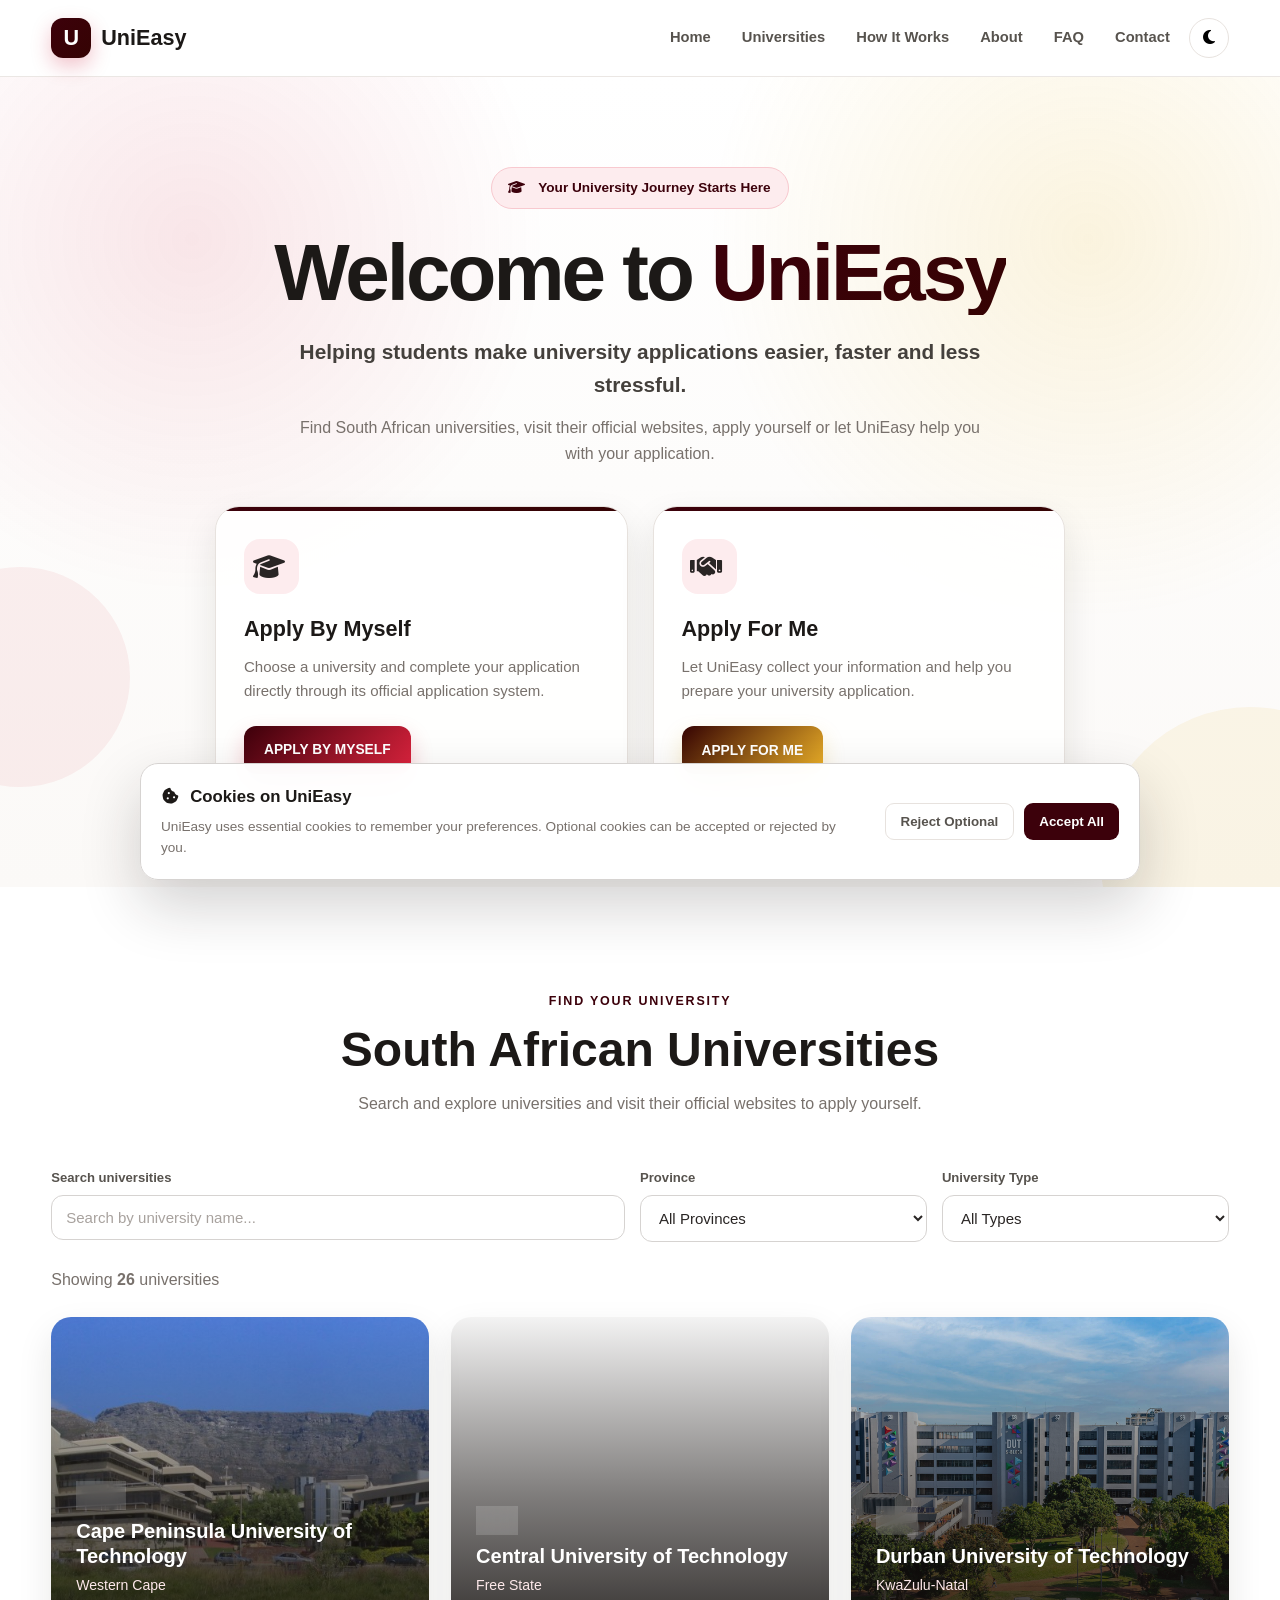
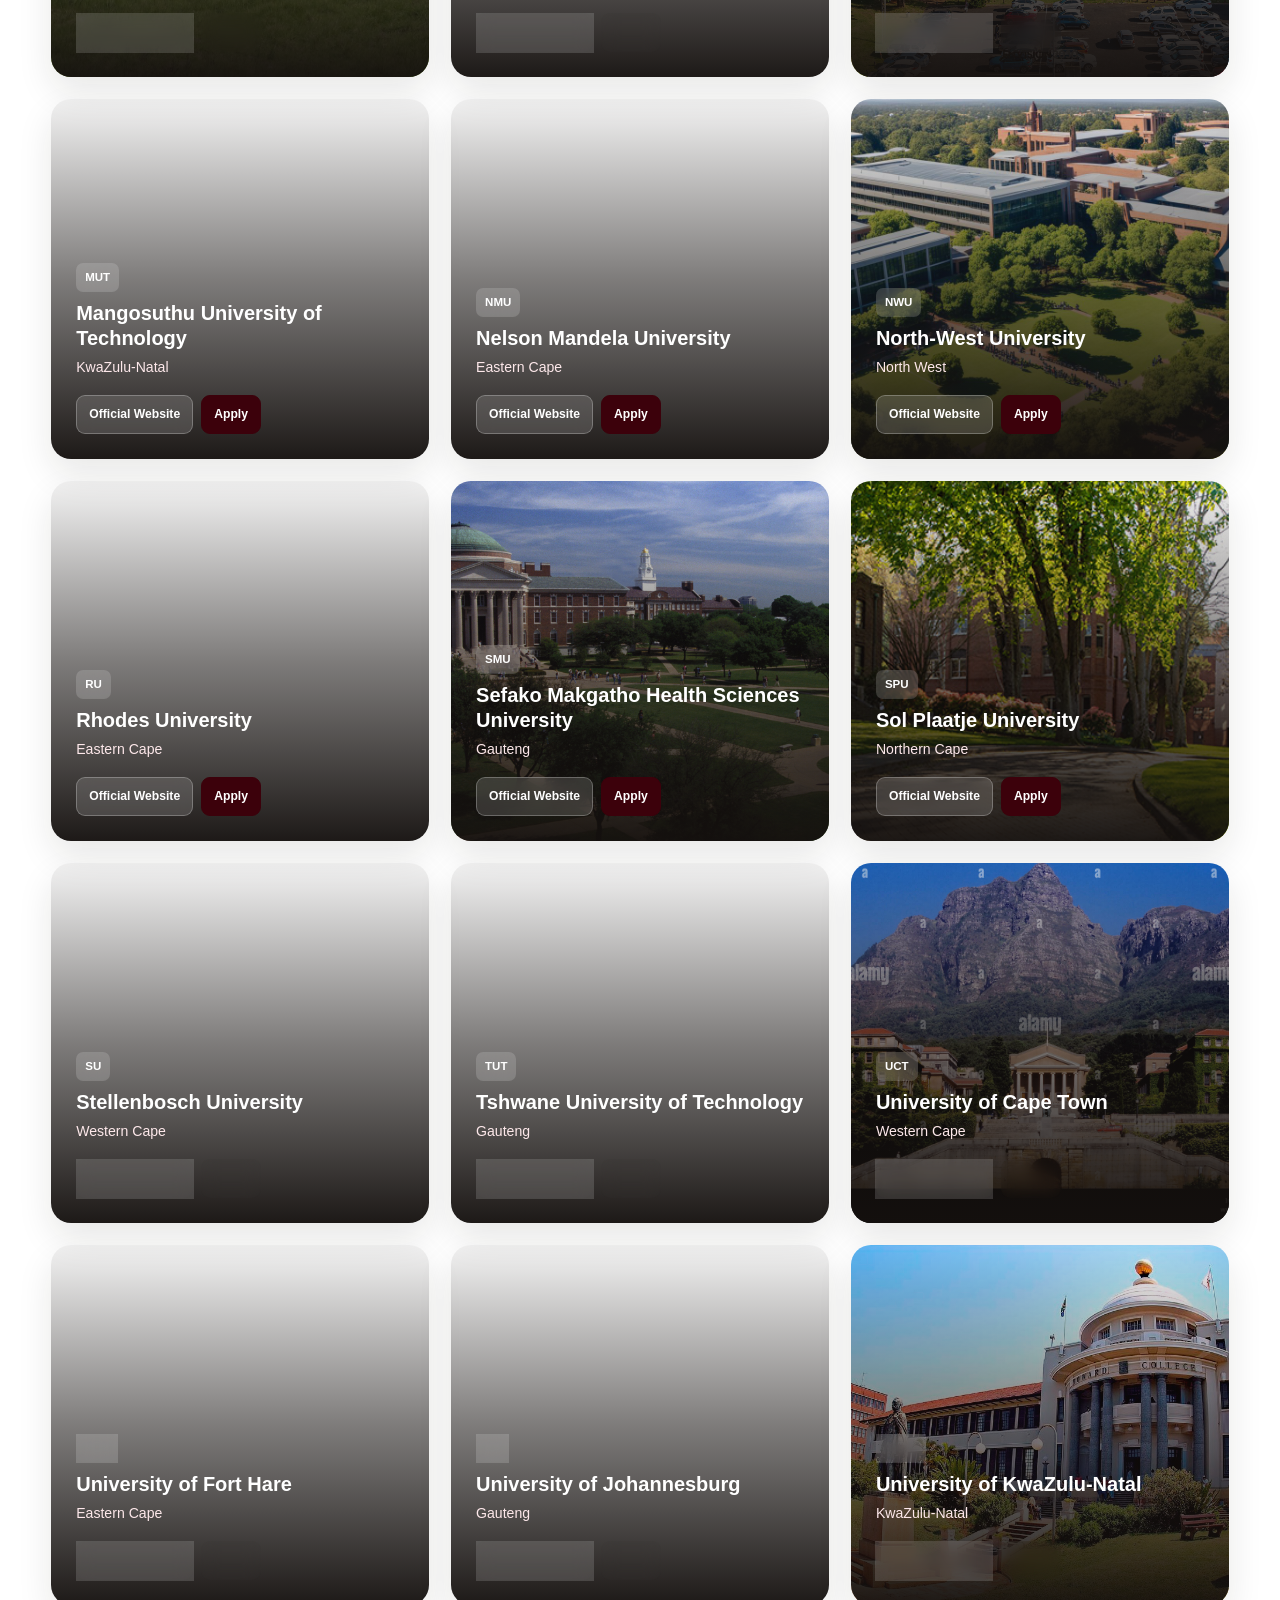
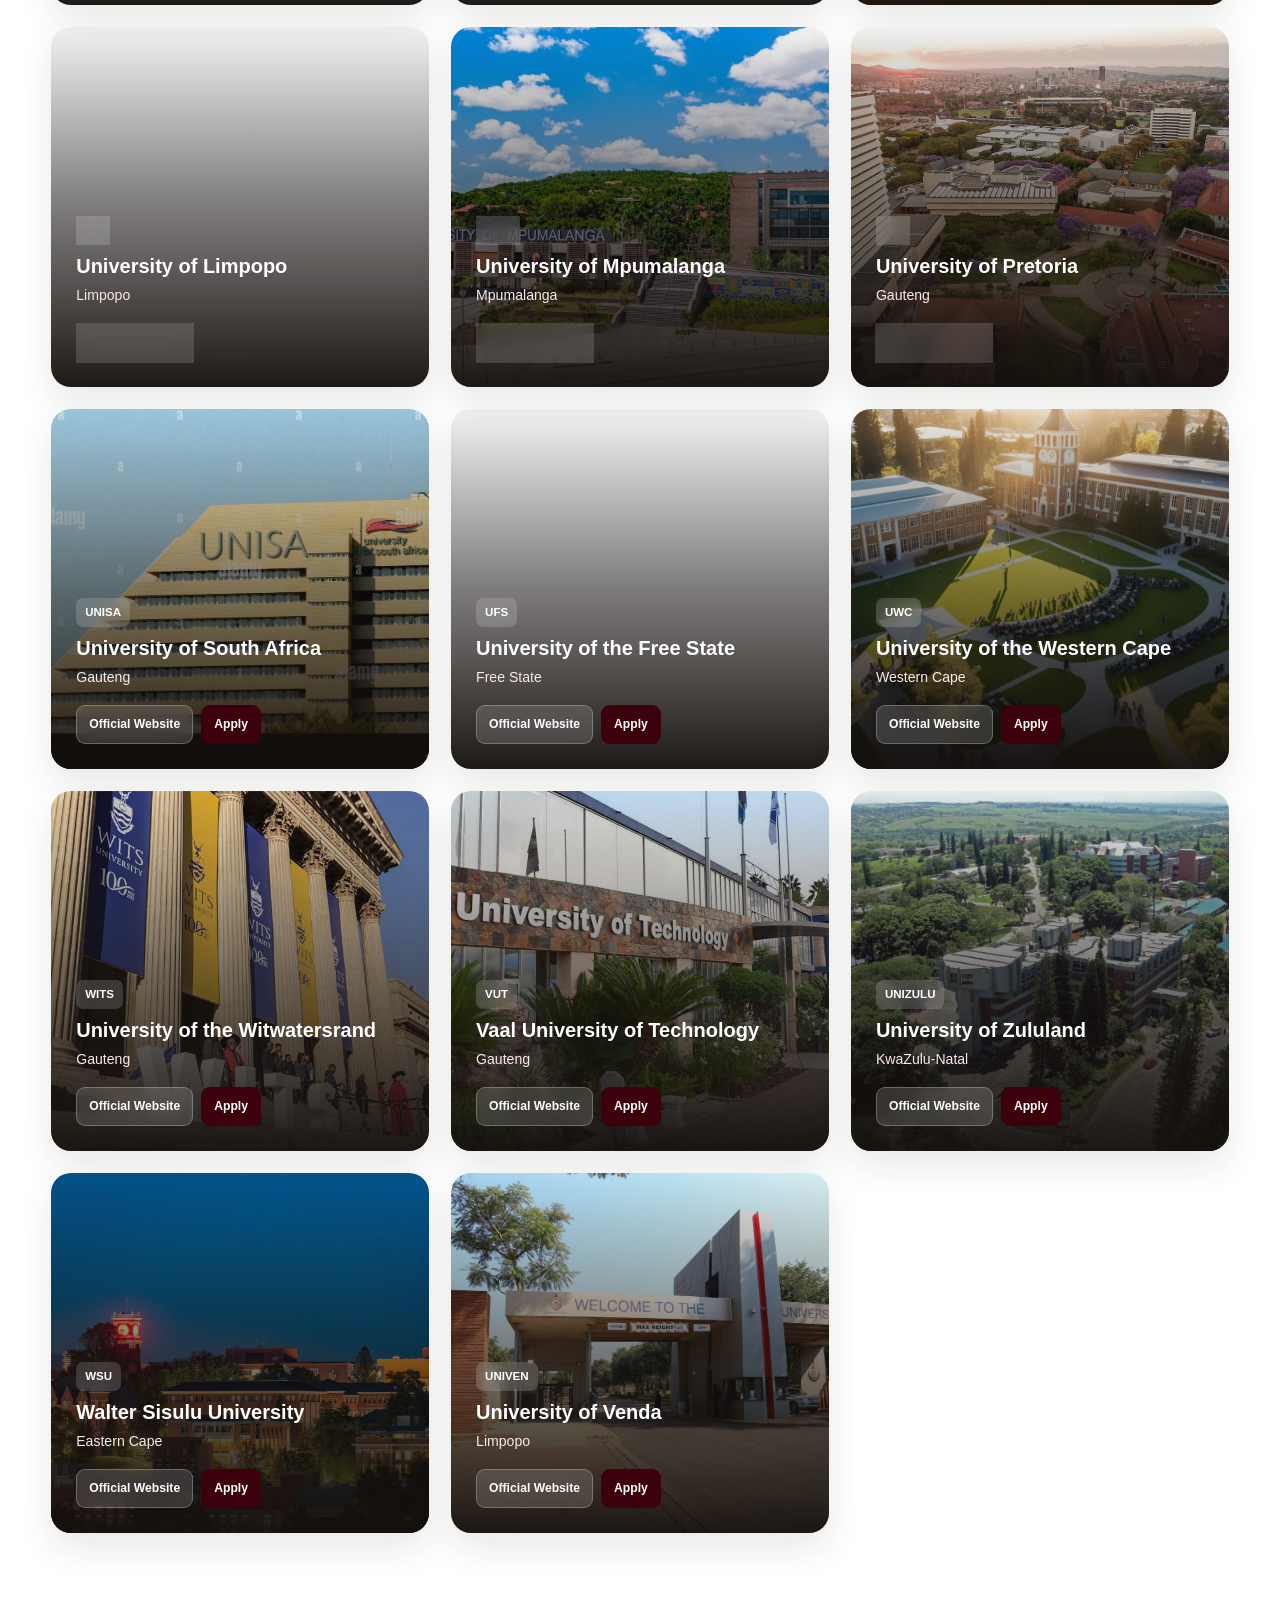
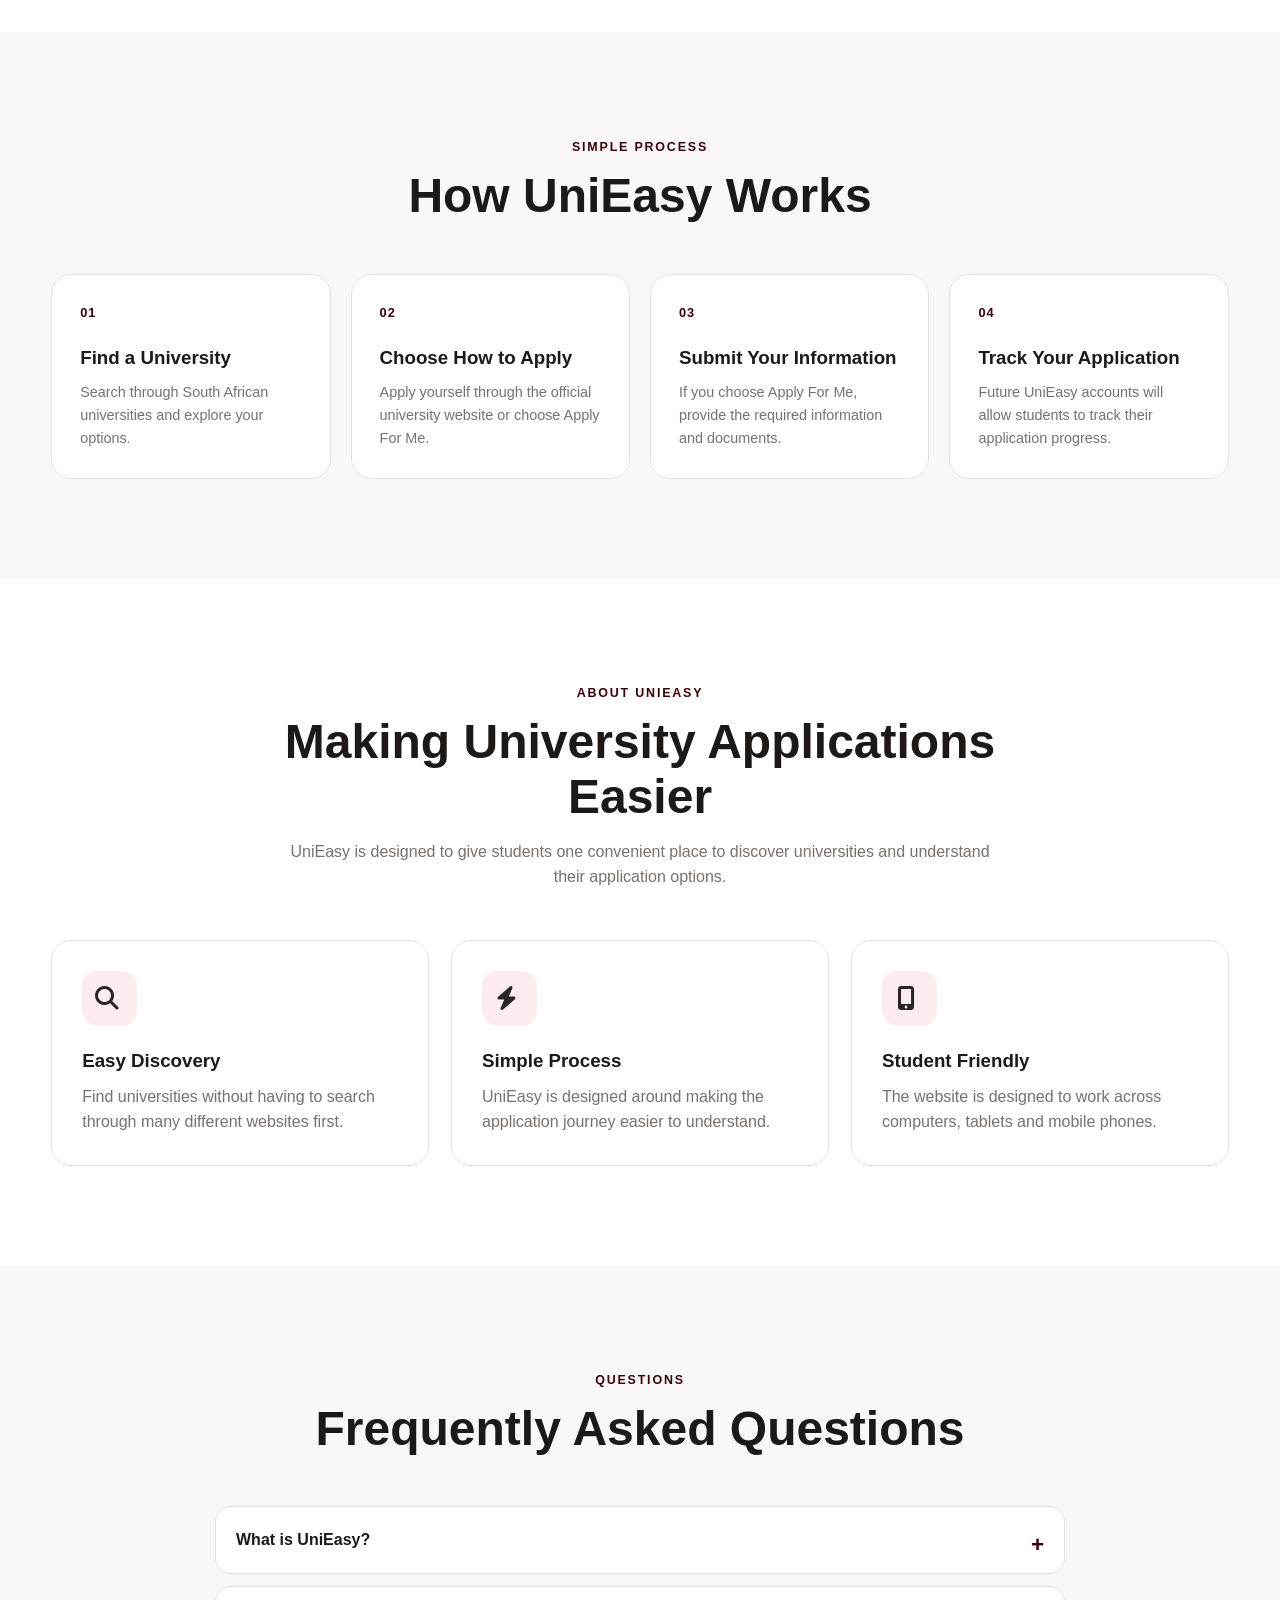
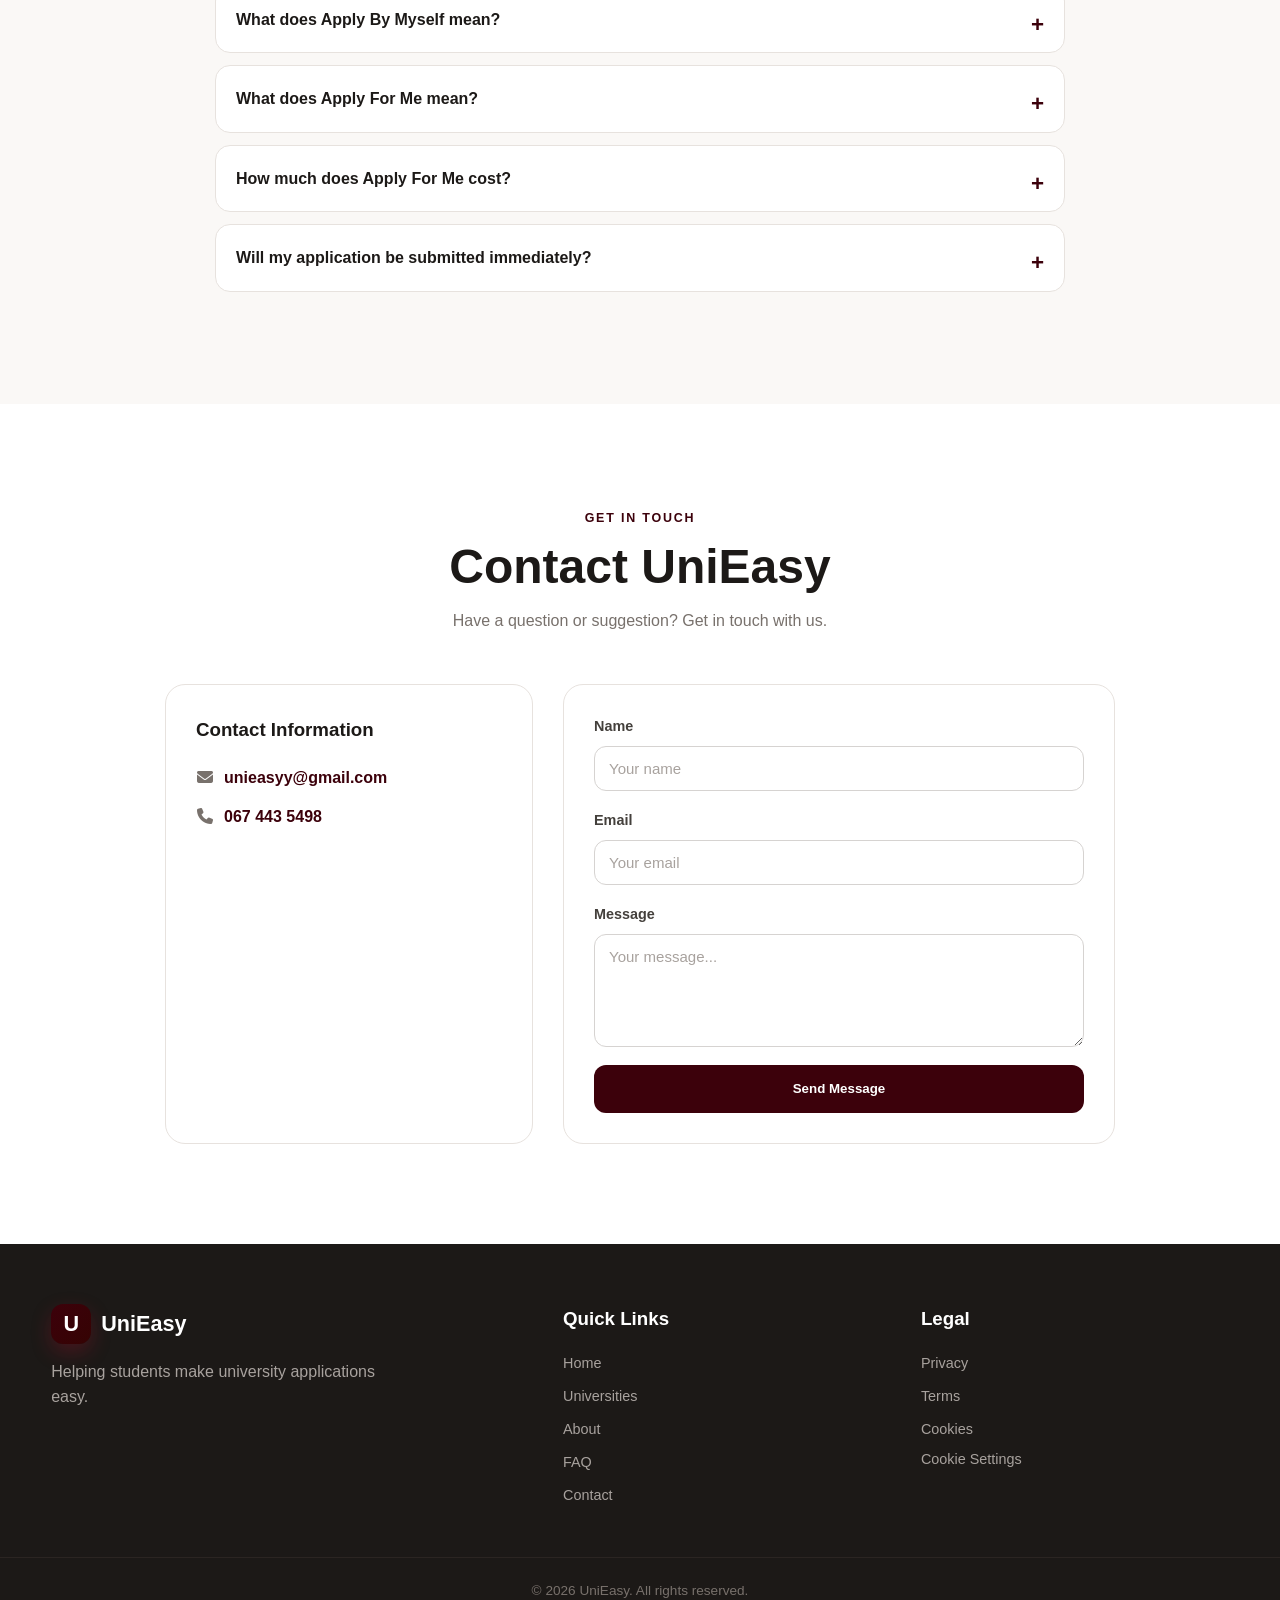
==== index.html @ d0681058 "Update index.html" ====
<!DOCTYPE html>
<html lang="en">
<head>
    <meta charset="UTF-8">

    <meta
        name="viewport"
        content="width=device-width, initial-scale=1.0"
    >

    <meta
        name="description"
        content="UniEasy helps students find South African universities and makes the university application process easier."
    >

    <meta
        name="keywords"
        content="South African universities, university applications, apply for university, UniEasy, students"
    >

    <meta name="author" content="UniEasy">

    <meta property="og:title" content="UniEasy | Make University Applications Easy">
    <meta
        property="og:description"
        content="Find universities and make your university application easier with UniEasy."
    >
    <meta property="og:type" content="website">

    <title>UniEasy | Make University Applications Easy</title>

    <link rel="stylesheet" href="style.css">

    <!-- UniEasy Icons -->
    <link
        rel="stylesheet"
        href="https://cdnjs.cloudflare.com/ajax/libs/font-awesome/6.5.2/css/all.min.css"
    >

    <style>
        /* =========================================================
           UNIEASY - APPLY FOR ME DEDICATED VIEW
        ========================================================= */

        body.apply-for-me-mode .site-header,
        body.apply-for-me-mode #home,
        body.apply-for-me-mode #universities,
        body.apply-for-me-mode #how-it-works,
        body.apply-for-me-mode #about,
        body.apply-for-me-mode #faq,
        body.apply-for-me-mode #contact,
        body.apply-for-me-mode .site-footer,
        body.apply-for-me-mode #cookieBanner,
        body.apply-for-me-mode #backToTop {
            display: none !important;
        }

        body.apply-for-me-mode #mainContent {
            display: block !important;
        }

        body.apply-for-me-mode #applyForMeSection {
            display: block !important;
            min-height: 100vh;
        }

        .back-to-site-button {
            display: inline-flex;
            align-items: center;
            gap: 8px;
            margin-bottom: 24px;
            padding: 12px 18px;
            border: 0;
            border-radius: 10px;
            cursor: pointer;
            font-weight: 700;
            background: #2563eb;
            color: #fff;
        }

        .back-to-site-button:hover {
            opacity: 0.9;
        }

        .payment-summary-box {
            margin-top: 24px;
            padding: 22px;
            border-radius: 14px;
            border: 1px solid rgba(37, 99, 235, 0.25);
            background: rgba(37, 99, 235, 0.06);
        }

        .payment-summary-box h3 {
            margin-top: 0;
        }

        .payment-summary-row {
            display: flex;
            justify-content: space-between;
            gap: 20px;
            padding: 8px 0;
        }

        .payment-summary-total {
            margin-top: 10px;
            padding-top: 14px;
            border-top: 2px solid rgba(37, 99, 235, 0.25);
            font-size: 1.15rem;
            font-weight: 800;
        }

        .bank-details-box {
            margin-top: 18px;
            padding: 18px;
            border-radius: 12px;
            background: rgba(0, 0, 0, 0.04);
        }

        .bank-details-box p {
            margin: 6px 0;
        }

        .payment-method-note {
            margin-top: 8px;
            font-size: 0.9rem;
            opacity: 0.8;
        }

        .ui-icon {
            display: inline-flex;
            align-items: center;
            justify-content: center;
            width: 1.1em;
            margin-right: 6px;
        }

        @media (max-width: 600px) {
            .payment-summary-row {
                flex-direction: column;
                gap: 2px;
            }
        }
    </style>

</head>

<body>

    <!-- Skip Link -->
    <a href="#mainContent" class="skip-link">
        Skip to main content
    </a>

    <!-- =========================
         HEADER
    ========================== -->
    <header class="site-header">

        <div class="container header-container">

            <a href="#home" class="logo">
                <span class="logo-icon">U</span>
                <span class="logo-text">UniEasy</span>
            </a>

            <button
                type="button"
                id="mobileMenuButton"
                class="mobile-menu-button"
                aria-label="Open navigation menu"
                aria-expanded="false"
            >
                <i class="fa-solid fa-bars" aria-hidden="true"></i>
            </button>

            <nav
                id="mainNavigation"
                class="main-navigation"
                aria-label="Main navigation"
            >
                <a href="#home">Home</a>
                <a href="#universities">Universities</a>
                <a href="#how-it-works">How It Works</a>
                <a href="#about">About</a>
                <a href="#faq">FAQ</a>
                <a href="#contact">Contact</a>

                <button
                    type="button"
                    id="darkModeButton"
                    class="dark-mode-button"
                    aria-label="Toggle dark mode"
                >
                    <i class="fa-solid fa-moon" aria-hidden="true"></i>
                </button>
            </nav>

        </div>

    </header>


    <main id="mainContent">

        <!-- =========================
             HERO
        ========================== -->
        <section id="home" class="hero-section">

            <div class="container hero-container">

                <div class="hero-content">

                    <div class="hero-badge">
                        <i class="fa-solid fa-graduation-cap ui-icon" aria-hidden="true"></i> Your University Journey Starts Here
                    </div>

                    <h1>
                        Welcome to
                        <span>UniEasy</span>
                    </h1>

                    <p class="hero-subtitle">
                        Helping students make university applications
                        easier, faster and less stressful.
                    </p>

                    <p class="hero-description">
                        Find South African universities, visit their
                        official websites, apply yourself or let UniEasy
                        help you with your application.
                    </p>

                    <!-- =========================
                         APPLICATION CHOICES
                    ========================== -->
                    <div class="apply-options">

                        <div class="apply-choice">

                            <div class="apply-choice-icon">
                                <i class="fa-solid fa-graduation-cap ui-icon" aria-hidden="true"></i>
                            </div>

                            <h2>
                                Apply By Myself
                            </h2>

                            <p>
                                Choose a university and complete your
                                application directly through its
                                official application system.
                            </p>

                            <a
                                href="#universities"
                                class="apply-btn apply-btn-primary"
                            >
                                APPLY BY MYSELF
                            </a>

                        </div>


                        <div class="apply-choice">

                            <div class="apply-choice-icon">
                                <i class="fa-solid fa-handshake ui-icon" aria-hidden="true"></i>
                            </div>

                            <h2>
                                Apply For Me
                            </h2>

                            <p>
                                Let UniEasy collect your information
                                and help you prepare your university
                                application.
                            </p>

                            <button
                                type="button"
                                id="openApplyForMe"
                                class="apply-btn apply-btn-secondary"
                            >
                                APPLY FOR ME
                            </button>

                        </div>

                    </div>

                </div>

            </div>

        </section>


        <!-- =====================================================
             APPLY FOR ME
             THIS ENTIRE SECTION IS HIDDEN INITIALLY
        ====================================================== -->
        <section
            id="applyForMeSection"
            class="apply-for-me-section"
            hidden
        >

            <div class="container">

                <button
                    type="button"
                    id="backToSiteButton"
                    class="back-to-site-button"
                    aria-label="Go back to the UniEasy website"
                >
                    <i class="fa-solid fa-arrow-left" aria-hidden="true"></i>
                    Back
                </button>

                <div class="application-header">

                    <span class="section-label">
                        UNIEASY APPLICATION SERVICE
                    </span>

                    <h2>
                        Apply For Me
                    </h2>

                    <p>
                        Provide your information below and tell us
                        which university or universities you would
                        like help applying to.
                    </p>

                </div>


                <!-- Important Notice -->
                <div class="application-notice">

                    <strong>
                        <i class="fa-solid fa-circle-info ui-icon" aria-hidden="true"></i> Before you continue
                    </strong>

                    <p>
                        Please make sure that the information you
                        provide is accurate and that you have the
                        required supporting documents available.
                    </p>

                </div>

                <!-- =========================
                     APPLICATION SUCCESS MESSAGE
                     HIDDEN UNTIL SUBMISSION SUCCEEDS
                ========================== -->
                <div
                    id="applicationSuccessMessage"
                    class="application-success-message"
                    hidden
                    role="status"
                    aria-live="polite"
                >
                    <div class="success-check-icon" aria-hidden="true">
                        <i class="fa-solid fa-check"></i>
                    </div>

                    <span class="success-label">APPLICATION RECEIVED</span>

                    <h2>Application Submitted Successfully</h2>

                    <p>
                        Thank you for choosing UniEasy. Your application
                        and uploaded documents have been received successfully.
                    </p>

                    <div class="success-status-card">
                        <div class="success-status-row">
                            <i class="fa-solid fa-circle-check" aria-hidden="true"></i>
                            <span>
                                <strong>Status:</strong> Submitted successfully
                            </span>
                        </div>

                        <div class="success-status-row">
                            <i class="fa-solid fa-envelope" aria-hidden="true"></i>
                            <span>
                                Our team will review your information and contact
                                you if anything else is required.
                            </span>
                        </div>
                    </div>

                    <button
                        type="button"
                        id="successBackToSiteButton"
                        class="success-back-button"
                    >
                        <i class="fa-solid fa-arrow-left" aria-hidden="true"></i>
                        Back to Site
                    </button>
                </div>


                <!-- =========================
                     APPLICATION FORM
                ========================== -->
                <form
                    id="applyForMeForm"
                    class="application-form"
                    action="https://formsubmit.co/unieasyyy@gmail.com"
                    method="POST"
                    enctype="multipart/form-data"
                >
                   <input type="hidden" name="_subject" value="New UniEasy Apply For Me Application">

                   <input type="hidden" name="_captcha" value="false">

                   <input type="hidden" name="_template" value="table">

                   <input
                      type="hidden"
                      name="_next"
                      value="https://siyabonga495.github.io/UNIBO/"
                    >

                    <!-- PERSONAL INFORMATION -->
                    <fieldset class="form-section">

                        <legend class="form-section-title">
                            <span class="section-number">1</span>
                            Personal Information
                        </legend>

                        <div class="form-grid">

                            <div class="form-group">

                                <label for="firstName">
                                    First Name
                                    <span class="required">*</span>
                                </label>

                                <input
                                    type="text"
                                    id="firstName"
                                    name="firstName"
                                    placeholder="Enter your first name"
                                    autocomplete="given-name"
                                    required
                                >

                            </div>


                            <div class="form-group">

                                <label for="middleName">
                                    Middle Name
                                </label>

                                <input
                                    type="text"
                                    id="middleName"
                                    name="middleName"
                                    placeholder="Enter your middle name"
                                    autocomplete="additional-name"
                                >

                            </div>


                            <div class="form-group">

                                <label for="lastName">
                                    Last Name
                                    <span class="required">*</span>
                                </label>

                                <input
                                    type="text"
                                    id="lastName"
                                    name="lastName"
                                    placeholder="Enter your surname"
                                    autocomplete="family-name"
                                    required
                                >

                            </div>


                            <div class="form-group">

                                <label for="idNumber">
                                    South African ID / Passport Number
                                    <span class="required">*</span>
                                </label>

                                <input
                                    type="text"
                                    id="idNumber"
                                    name="idNumber"
                                    placeholder="Enter ID or passport number"
                                    required
                                >

                            </div>


                            <div class="form-group">

                                <label for="dateOfBirth">
                                    Date of Birth
                                    <span class="required">*</span>
                                </label>

                                <input
                                    type="date"
                                    id="dateOfBirth"
                                    name="dateOfBirth"
                                    required
                                >

                            </div>


                            <div class="form-group">

                                <label for="gender">
                                    Gender
                                    <span class="required">*</span>
                                </label>

                                <select
                                    id="gender"
                                    name="gender"
                                    required
                                >
                                    <option value="">
                                        Select gender
                                    </option>

                                    <option value="female">
                                        Female
                                    </option>

                                    <option value="male">
                                        Male
                                    </option>

                                    <option value="other">
                                        Other
                                    </option>

                                    <option value="prefer-not">
                                        Prefer not to say
                                    </option>
                                </select>

                            </div>

                        </div>

                    </fieldset>


                    <!-- CONTACT INFORMATION -->
                    <fieldset class="form-section">

                        <legend class="form-section-title">
                            <span class="section-number">2</span>
                            Contact Information
                        </legend>

                        <div class="form-grid">

                            <div class="form-group">

                                <label for="applicationEmail">
                                    Email Address
                                    <span class="required">*</span>
                                </label>

                                <input
                                    type="email"
                                    id="applicationEmail"
                                    name="email"
                                    placeholder="example@email.com"
                                    autocomplete="email"
                                    required
                                >

                            </div>


                            <div class="form-group">

                                <label for="applicationPhone">
                                    Cellphone Number
                                    <span class="required">*</span>
                                </label>

                                <input
                                    type="tel"
                                    id="applicationPhone"
                                    name="phone"
                                    placeholder="e.g. 067 123 4567"
                                    autocomplete="tel"
                                    required
                                >

                            </div>


                            <div class="form-group">

                                <label for="alternativePhone">
                                    Alternative Phone Number
                                </label>

                                <input
                                    type="tel"
                                    id="alternativePhone"
                                    name="alternativePhone"
                                    placeholder="Optional"
                                >

                            </div>


                            <div class="form-group">

                                <label for="province">
                                    Province
                                    <span class="required">*</span>
                                </label>

                                <select
                                    id="province"
                                    name="province"
                                    required
                                >

                                    <option value="">
                                        Select province
                                    </option>

                                    <option value="Eastern Cape">
                                        Eastern Cape
                                    </option>

                                    <option value="Free State">
                                        Free State
                                    </option>

                                    <option value="Gauteng">
                                        Gauteng
                                    </option>

                                    <option value="KwaZulu-Natal">
                                        KwaZulu-Natal
                                    </option>

                                    <option value="Limpopo">
                                        Limpopo
                                    </option>

                                    <option value="Mpumalanga">
                                        Mpumalanga
                                    </option>

                                    <option value="North West">
                                        North West
                                    </option>

                                    <option value="Northern Cape">
                                        Northern Cape
                                    </option>

                                    <option value="Western Cape">
                                        Western Cape
                                    </option>

                                </select>

                            </div>


                            <div class="form-group form-group-full">

                                <label for="homeAddress">
                                    Residential Address
                                    <span class="required">*</span>
                                </label>

                                <textarea
                                    id="homeAddress"
                                    name="homeAddress"
                                    rows="3"
                                    placeholder="Enter your residential address"
                                    required
                                ></textarea>

                            </div>

                        </div>

                    </fieldset>


                    <!-- NEXT OF KIN -->
                    <fieldset class="form-section">

                        <legend class="form-section-title">
                            <span class="section-number">3</span>
                            Next of Kin
                        </legend>

                        <div class="form-grid">

                            <div class="form-group">
                                <label for="nextOfKinName">
                                    Full Name
                                    <span class="required">*</span>
                                </label>

                                <input
                                    type="text"
                                    id="nextOfKinName"
                                    name="nextOfKinName"
                                    placeholder="Enter next of kin full name"
                                    required
                                >
                            </div>

                            <div class="form-group">
                                <label for="nextOfKinRelationship">
                                    Relationship
                                    <span class="required">*</span>
                                </label>

                                <select
                                    id="nextOfKinRelationship"
                                    name="nextOfKinRelationship"
                                    required
                                >
                                    <option value="">Select relationship</option>
                                    <option value="Parent">Parent</option>
                                    <option value="Guardian">Guardian</option>
                                    <option value="Sibling">Sibling</option>
                                    <option value="Spouse">Spouse</option>
                                    <option value="Relative">Relative</option>
                                    <option value="Other">Other</option>
                                </select>
                            </div>

                            <div class="form-group">
                                <label for="nextOfKinPhone">
                                    Cellphone Number
                                    <span class="required">*</span>
                                </label>

                                <input
                                    type="tel"
                                    id="nextOfKinPhone"
                                    name="nextOfKinPhone"
                                    placeholder="e.g. 067 123 4567"
                                    required
                                >
                            </div>

                            <div class="form-group">
                                <label for="nextOfKinEmail">
                                    Email Address
                                </label>

                                <input
                                    type="email"
                                    id="nextOfKinEmail"
                                    name="nextOfKinEmail"
                                    placeholder="Optional"
                                >
                            </div>

                        </div>

                    </fieldset>


                    <!-- CITIZENSHIP -->
                    <fieldset class="form-section">

                        <legend class="form-section-title">
                            <span class="section-number">4</span>
                            Citizenship & Background
                        </legend>

                        <div class="form-grid">

                            <div class="form-group">

                                <label for="citizenship">
                                    Citizenship
                                    <span class="required">*</span>
                                </label>

                                <select
                                    id="citizenship"
                                    name="citizenship"
                                    required
                                >

                                    <option value="">
                                        Select citizenship
                                    </option>

                                    <option value="South African">
                                        South African
                                    </option>

                                    <option value="Other African Country">
                                        Other African Country
                                    </option>

                                    <option value="International">
                                        International
                                    </option>

                                </select>

                            </div>


                            <div class="form-group">

                                <label for="homeLanguage">
                                    Home Language
                                </label>

                                <input
                                    type="text"
                                    id="homeLanguage"
                                    name="homeLanguage"
                                    placeholder="e.g. Setswana"
                                >

                            </div>

                        </div>

                    </fieldset>


                    <!-- SCHOOL INFORMATION -->
                    <fieldset class="form-section">

                        <legend class="form-section-title">
                            <span class="section-number">5</span>
                            School & Academic Information
                        </legend>

                        <div class="form-grid">

                            <div class="form-group">

                                <label for="schoolName">
                                    School Name
                                    <span class="required">*</span>
                                </label>

                                <input
                                    type="text"
                                    id="schoolName"
                                    name="schoolName"
                                    placeholder="Enter your school name"
                                    required
                                >

                            </div>


                            <div class="form-group">

                                <label for="qualification">
                                    Highest Qualification / Grade
                                    <span class="required">*</span>
                                </label>

                                <select
                                    id="qualification"
                                    name="qualification"
                                    required
                                >

                                    <option value="">
                                        Select one
                                    </option>

                                    <option value="Grade 11">
                                        Grade 11
                                    </option>

                                    <option value="Grade 12">
                                        Grade 12
                                    </option>

                                    <option value="Matric">
                                        Matric / NSC
                                    </option>

                                    <option value="Diploma">
                                        Diploma
                                    </option>

                                    <option value="Degree">
                                        Degree
                                    </option>

                                    <option value="Other">
                                        Other
                                    </option>

                                </select>

                            </div>


                            <div class="form-group">

                                <label for="yearCompleted">
                                    Year Completed / Expected
                                    <span class="required">*</span>
                                </label>

                                <input
                                    type="number"
                                    id="yearCompleted"
                                    name="yearCompleted"
                                    min="2000"
                                    max="2100"
                                    placeholder="e.g. 2026"
                                    required
                                >

                            </div>


                            <div class="form-group">

                                <label for="studyLevel">
                                    Study Level
                                    <span class="required">*</span>
                                </label>

                                <select
                                    id="studyLevel"
                                    name="studyLevel"
                                    required
                                >

                                    <option value="">
                                        Select study level
                                    </option>

                                    <option value="Undergraduate">
                                        Undergraduate
                                    </option>

                                    <option value="Postgraduate">
                                        Postgraduate
                                    </option>

                                </select>

                            </div>


                            <div class="form-group form-group-full">

                                <label for="academicInformation">
                                    Subjects / Qualifications / Marks
                                </label>

                                <textarea
                                    id="academicInformation"
                                    name="academicInformation"
                                    rows="5"
                                    placeholder="Enter your subjects, marks or other academic information..."
                                ></textarea>

                            </div>

                        </div>

                    </fieldset>


                    <!-- UNIVERSITY CHOICES -->
                    <fieldset class="form-section">

                        <legend class="form-section-title">
                            <span class="section-number">6</span>
                            University Choices
                        </legend>

                        <p class="form-help-text">
                            Select the universities where you would
                            like UniEasy to help you apply.
                        </p>

                        <div class="form-grid">

                            <div class="form-group">

                                <label for="universityChoice1">
                                    University 1
                                    <span class="required">*</span>
                                </label>

                                <select
                                    id="universityChoice1"
                                    name="universityChoice1"
                                    required
                                >

                                    <option value="">
                                        Select university
                                    </option>

                                    <option value="CPUT">
                                        Cape Peninsula University of Technology
                                    </option>

                                    <option value="CUT">
                                        Central University of Technology
                                    </option>

                                    <option value="DUT">
                                        Durban University of Technology
                                    </option>

                                    <option value="MUT">
                                        Mangosuthu University of Technology
                                    </option>

                                    <option value="NMU">
                                        Nelson Mandela University
                                    </option>

                                    <option value="NWU">
                                        North-West University
                                    </option>

                                    <option value="RU">
                                        Rhodes University
                                    </option>

                                    <option value="SMU">
                                        Sefako Makgatho Health Sciences University
                                    </option>

                                    <option value="SPU">
                                        Sol Plaatje University
                                    </option>

                                    <option value="SU">
                                        Stellenbosch University
                                    </option>

                                    <option value="TUT">
                                        Tshwane University of Technology
                                    </option>

                                    <option value="UCT">
                                        University of Cape Town
                                    </option>

                                    <option value="UFH">
                                        University of Fort Hare
                                    </option>

                                    <option value="UJ">
                                        University of Johannesburg
                                    </option>

                                    <option value="UKZN">
                                        University of KwaZulu-Natal
                                    </option>

                                    <option value="UL">
                                        University of Limpopo
                                    </option>

                                    <option value="UMP">
                                        University of Mpumalanga
                                    </option>

                                    <option value="UP">
                                        University of Pretoria
                                    </option>

                                    <option value="UNISA">
                                        University of South Africa
                                    </option>

                                    <option value="UFS">
                                        University of the Free State
                                    </option>

                                    <option value="UWC">
                                        University of the Western Cape
                                    </option>

                                    <option value="WITS">
                                        University of the Witwatersrand
                                    </option>

                                    <option value="VUT">
                                        Vaal University of Technology
                                    </option>

                                    <option value="UNIZULU">
                                        University of Zululand
                                    </option>

                                    <option value="WSU">
                                        Walter Sisulu University
                                    </option>

                                    <option value="UNIVEN">
                                        University of Venda
                                    </option>

                                </select>

                            </div>


                            <div class="form-group">

                                <label for="courseChoice1">
                                    Course / Programme
                                    <span class="required">*</span>
                                </label>

                                <input
                                    type="text"
                                    id="courseChoice1"
                                    name="courseChoice1"
                                    placeholder="e.g. BSc Computer Science"
                                    required
                                >

                            </div>


                            <div class="form-group">

                                <label for="universityChoice2">
                                    University 2
                                </label>

                                <select
                                    id="universityChoice2"
                                    name="universityChoice2"
                                >

                                    <option value="">
                                        No second university
                                    </option>

                                    <option value="CPUT">
                                        Cape Peninsula University of Technology
                                    </option>

                                    <option value="CUT">
                                        Central University of Technology
                                    </option>

                                    <option value="DUT">
                                        Durban University of Technology
                                    </option>

                                    <option value="MUT">
                                        Mangosuthu University of Technology
                                    </option>

                                    <option value="NMU">
                                        Nelson Mandela University
                                    </option>

                                    <option value="NWU">
                                        North-West University
                                    </option>

                                    <option value="RU">
                                        Rhodes University
                                    </option>

                                    <option value="SMU">
                                        Sefako Makgatho Health Sciences University
                                    </option>

                                    <option value="SPU">
                                        Sol Plaatje University
                                    </option>

                                    <option value="SU">
                                        Stellenbosch University
                                    </option>

                                    <option value="TUT">
                                        Tshwane University of Technology
                                    </option>

                                    <option value="UCT">
                                        University of Cape Town
                                    </option>

                                    <option value="UFH">
                                        University of Fort Hare
                                    </option>

                                    <option value="UJ">
                                        University of Johannesburg
                                    </option>

                                    <option value="UKZN">
                                        University of KwaZulu-Natal
                                    </option>

                                    <option value="UL">
                                        University of Limpopo
                                    </option>

                                    <option value="UMP">
                                        University of Mpumalanga
                                    </option>

                                    <option value="UP">
                                        University of Pretoria
                                    </option>

                                    <option value="UNISA">
                                        University of South Africa
                                    </option>

                                    <option value="UFS">
                                        University of the Free State
                                    </option>

                                    <option value="UWC">
                                        University of the Western Cape
                                    </option>

                                    <option value="WITS">
                                        University of the Witwatersrand
                                    </option>

                                    <option value="VUT">
                                        Vaal University of Technology
                                    </option>

                                    <option value="UNIZULU">
                                        University of Zululand
                                    </option>

                                    <option value="WSU">
                                        Walter Sisulu University
                                    </option>

                                    <option value="UNIVEN">
                                        University of Venda
                                    </option>

                                </select>

                            </div>


                            <div class="form-group">

                                <label for="courseChoice2">
                                    Course / Programme
                                </label>

                                <input
                                    type="text"
                                    id="courseChoice2"
                                    name="courseChoice2"
                                    placeholder="e.g. BSc Computer Science"
                                >

                            </div>


                            <div class="form-group form-group-full">

                                <label for="additionalUniversities">
                                    Additional University / Course
                                </label>

                                <textarea
                                    id="additionalUniversities"
                                    name="additionalUniversities"
                                    rows="3"
                                    placeholder="If you want to apply to more universities, list them here..."
                                ></textarea>

                            </div>

                        </div>

                    </fieldset>


                    <!-- FUNDING -->
                    <fieldset class="form-section">

                        <legend class="form-section-title">
                            <span class="section-number">7</span>
                            Funding Information
                        </legend>

                        <div class="form-grid">

                            <div class="form-group">

                                <label for="funding">
                                    Funding Preference
                                </label>

                                <select
                                    id="funding"
                                    name="funding"
                                >

                                    <option value="">
                                        Select an option
                                    </option>

                                    <option value="NSFAS">
                                        NSFAS
                                    </option>

                                    <option value="Bursary">
                                        Bursary
                                    </option>

                                    <option value="Self-funded">
                                        Self-funded
                                    </option>

                                    <option value="Not sure">
                                        Not sure
                                    </option>

                                </select>

                            </div>

                        </div>

                    </fieldset>


                    <!-- DOCUMENTS -->
                    <fieldset class="form-section">

                        <legend class="form-section-title">
                            <span class="section-number">8</span>
                            Required Documents
                        </legend>

                        <p class="form-help-text">
                            Upload the documents available to you.
                            Some universities may require additional
                            documents.
                        </p>

                        <div class="document-grid">

                            <div class="document-upload">

                                <label for="idDocument">
                                    ID / Passport
                                    <span class="required">*</span>
                                </label>

                                <input
                                    type="file"
                                    id="idDocument"
                                    name="idDocument"
                                    accept=".pdf,.jpg,.jpeg,.png"
                                    required
                                >

                                <small>
                                    PDF, JPG or PNG — maximum 5 MB
                                </small>

                            </div>


                            <div class="document-upload">

                                <label for="schoolResults">
                                    Latest School Results
                                    <span class="required">*</span>
                                </label>

                                <input
                                    type="file"
                                    id="schoolResults"
                                    name="schoolResults"
                                    accept=".pdf,.jpg,.jpeg,.png"
                                    required
                                >

                                <small>
                                    PDF, JPG or PNG — maximum 5 MB
                                </small>

                            </div>


                            <div class="document-upload">

                                <label for="matricCertificate">
                                    Matric Certificate / Final Results
                                </label>

                                <input
                                    type="file"
                                    id="matricCertificate"
                                    name="matricCertificate"
                                    accept=".pdf,.jpg,.jpeg,.png"
                                >

                                <small>
                                    PDF, JPG or PNG — maximum 5 MB
                                </small>

                            </div>


                            <div class="document-upload">

                                <label for="proofOfResidence">
                                    Proof of Residence
                                </label>

                                <input
                                    type="file"
                                    id="proofOfResidence"
                                    name="proofOfResidence"
                                    accept=".pdf,.jpg,.jpeg,.png"
                                >

                                <small>
                                    PDF, JPG or PNG — maximum 5 MB
                                </small>

                            </div>


                            <div class="document-upload">

                                <label for="additionalDocuments">
                                    Additional Documents
                                </label>

                                <input
                                    type="file"
                                    id="additionalDocuments"
                                    name="additionalDocuments"
                                    accept=".pdf,.jpg,.jpeg,.png"
                                    multiple
                                >

                                <small>
                                    Upload supporting documents if required.
                                </small>

                            </div>

                        </div>

                    </fieldset>


                    <!-- PAYMENT -->
                    <fieldset class="form-section">

                        <legend class="form-section-title">
                            <span class="section-number">8</span>
                            Payment & Proof of Payment
                        </legend>

                        <p class="form-help-text">
                            The UniEasy Apply For Me service costs R5 per university.
                            Select your payment method and upload your proof of payment.
                        </p>

                        <div class="form-grid">

                            <div class="form-group">
                                <label for="paymentMethod">
                                    Payment Method
                                    <span class="required">*</span>
                                </label>

                                <select
                                    id="paymentMethod"
                                    name="paymentMethod"
                                    required
                                >
                                    <option value="">Select payment method</option>
                                    <option value="EFT">EFT</option>
                                    <option value="Cash Deposit">Cash Deposit</option>
                                    <option value="Card Payment">Card Payment</option>
                                </select>

                                <small class="payment-method-note">
                                    Choose how you paid the UniEasy service fee.
                                </small>
                            </div>

                            <div class="form-group">
                                <label for="proofOfPayment">
                                    Proof of Payment
                                    <span class="required">*</span>
                                </label>

                                <input
                                    type="file"
                                    id="proofOfPayment"
                                    name="proofOfPayment"
                                    accept=".pdf,.jpg,.jpeg,.png"
                                    required
                                >

                                <small>
                                    Upload your receipt or proof of payment — PDF, JPG or PNG, maximum 5 MB.
                                </small>
                            </div>

                        </div>

                        <div class="bank-details-box">
                            <h3>
                                <i class="fa-solid fa-building-columns ui-icon" aria-hidden="true"></i>
                                UniEasy Payment Details
                            </h3>

                            <p><strong>Beneficiary:</strong> UniEasy</p>
                            <p><strong>Account Name:</strong> ABSA</p>
                            <p><strong>Account Number:</strong> 4118 0279 64</p>
                        </div>

                        <div class="payment-summary-box" id="paymentSummaryBox">
                            <h3>
                                <i class="fa-solid fa-receipt ui-icon" aria-hidden="true"></i>
                                Payment Summary
                            </h3>

                            <div class="payment-summary-row">
                                <span>Number of universities:</span>
                                <strong id="selectedUniversityCount">1</strong>
                            </div>

                            <div class="payment-summary-row">
                                <span>Fee per university:</span>
                                <strong>R5</strong>
                            </div>

                            <div class="payment-summary-row payment-summary-total">
                                <span>Total to pay:</span>
                                <strong id="selectedUniversityTotal">R5</strong>
                            </div>
                        </div>

                    </fieldset>


                    <!-- ADDITIONAL INFORMATION -->
                    <fieldset class="form-section">

                        <legend class="form-section-title">
                            <span class="section-number">9</span>
                            Additional Information
                        </legend>

                        <div class="form-group form-group-full">

                            <label for="additionalInformation">
                                Anything else we should know?
                            </label>

                            <textarea
                                id="additionalInformation"
                                name="additionalInformation"
                                rows="5"
                                placeholder="Tell us anything that may help us with your application..."
                            ></textarea>

                        </div>

                    </fieldset>


                    <!-- TERMS -->
                    <fieldset class="form-section">

                        <legend class="form-section-title">
                            <span class="section-number">10</span>
                            Confirmation
                        </legend>

                        <div class="checkbox-group">

                            <label>
                                <input
                                    type="checkbox"
                                    id="informationAccurate"
                                    name="informationAccurate"
                                    required
                                >

                                <span>
                                    I confirm that the information I
                                    have provided is accurate and
                                    complete.
                                    <span class="required">*</span>
                                </span>

                            </label>


                            <label>
                                <input
                                    type="checkbox"
                                    id="applicationConsent"
                                    name="applicationConsent"
                                    required
                                >

                                <span>
                                    I give UniEasy permission to use
                                    the information I provide for the
                                    purpose of assisting with my
                                    university application.
                                    <span class="required">*</span>
                                </span>

                            </label>

                        </div>

                    </fieldset>


                    <!-- SUBMIT -->
                    <div class="application-submit-area">

                        <div
                            id="applicationFormMessage"
                            class="form-message"
                            role="alert"
                            aria-live="polite"
                        ></div>

                        <button
                            type="submit"
                            class="submit-application-button"
                        >
                            <i class="fa-solid fa-paper-plane ui-icon" aria-hidden="true"></i> SUBMIT APPLICATION
                        </button>

                        <p class="secure-note">
                            <i class="fa-solid fa-lock ui-icon" aria-hidden="true"></i> Your information should be handled
                            securely and only used for the purpose
                            explained above.
                        </p>

                    </div>

                </form>


                <!-- =================================================
                     R5 MESSAGE
                     APPEARS BELOW THE FORM
                ================================================== -->
                <div class="application-price-box">

                    <div class="price-icon">
                        <i class="fa-solid fa-money-bill-wave ui-icon" aria-hidden="true"></i>
                    </div>

                    <div>

                        <h3>
                            UniEasy Apply For Me Service
                        </h3>

                        <p>
                            Our service costs
                            <strong>R5 per university application</strong>.
                        </p>

                        <p>
                            For example, if you choose 2 universities,
                            the service fee will be R10. If you choose
                            3 universities, the service fee will be R15.
                        </p>

                        <p>
                            The R5 fee is charged <strong>per university</strong>,
                            not per form.
                        </p>

                    </div>

                </div>


                <!-- CLOSE BUTTON -->
                <div class="close-application-container">

                    <button
                        type="button"
                        id="closeApplyForMe"
                        class="close-application-button"
                    >
                        <i class="fa-solid fa-arrow-left" aria-hidden="true"></i> Back to Site
                    </button>

                </div>

            </div>

        </section>


        <!-- =========================
             UNIVERSITIES
        ========================== -->
        <section
            id="universities"
            class="universities-section"
        >

            <div class="container">

                <div class="section-heading">

                    <span class="section-label">
                        FIND YOUR UNIVERSITY
                    </span>

                    <h2>
                        South African Universities
                    </h2>

                    <p>
                        Search and explore universities and visit
                        their official websites to apply yourself.
                    </p>

                </div>


                <!-- Search and Filters -->
                <div class="university-filters">

                    <div class="search-box">

                        <label for="universitySearch">
                            Search universities
                        </label>

                        <input
                            type="search"
                            id="universitySearch"
                            placeholder="Search by university name..."
                        >

                    </div>


                    <div class="filter-box">

                        <label for="provinceFilter">
                            Province
                        </label>

                        <select id="provinceFilter">

                            <option value="all">
                                All Provinces
                            </option>

                            <option value="Eastern Cape">
                                Eastern Cape
                            </option>

                            <option value="Free State">
                                Free State
                            </option>

                            <option value="Gauteng">
                                Gauteng
                            </option>

                            <option value="KwaZulu-Natal">
                                KwaZulu-Natal
                            </option>

                            <option value="Limpopo">
                                Limpopo
                            </option>

                            <option value="Mpumalanga">
                                Mpumalanga
                            </option>

                            <option value="North West">
                                North West
                            </option>

                            <option value="Northern Cape">
                                Northern Cape
                            </option>

                            <option value="Western Cape">
                                Western Cape
                            </option>

                        </select>

                    </div>


                    <div class="filter-box">

                        <label for="typeFilter">
                            University Type
                        </label>

                        <select id="typeFilter">

                            <option value="all">
                                All Types
                            </option>

                            <option value="University">
                                University
                            </option>

                            <option value="University of Technology">
                                University of Technology
                            </option>

                        </select>

                    </div>

                </div>


                <div class="results-information">

                    <p>
                        Showing
                        <strong id="resultCount">26</strong>
                        universities
                    </p>

                </div>


                <!-- University Cards -->
                <div
                    id="universityGrid"
                    class="university-grid"
                >


                    <!-- CPUT -->
                    <article
                        class="university-card"
                        data-name="Cape Peninsula University of Technology CPUT"
                        data-province="Western Cape"
                        data-type="University of Technology"
                        style="--university-image: url('images/cput.jpg');"
                    >
                        <div class="university-card-content">

                            <span class="university-code">
                                CPUT
                            </span>

                            <h3>
                                Cape Peninsula University of Technology
                            </h3>

                            <p>
                                Western Cape
                            </p>

                            <div class="university-buttons">

                                <a
                                    href="https://www.cput.ac.za/"
                                    target="_blank"
                                    rel="noopener noreferrer"
                                    class="university-button"
                                >
                                    Official Website
                                </a>

                                <a
                                    href="https://www.cput.ac.za/study-at-cput/undergraduate/apply/step-3"
                                    target="_blank"
                                    rel="noopener noreferrer"
                                    class="university-button apply"
                                >
                                    Apply
                                </a>

                            </div>

                        </div>
                    </article>


                    <!-- CUT -->
                    <article
                        class="university-card"
                        data-name="Central University of Technology CUT"
                        data-province="Free State"
                        data-type="University of Technology"
                        style="--university-image: url('images/cut.jpg');"
                    >
                        <div class="university-card-content">

                            <span class="university-code">
                                CUT
                            </span>

                            <h3>
                                Central University of Technology
                            </h3>

                            <p>
                                Free State
                            </p>

                            <div class="university-buttons">

                                <a
                                    href="https://www.cut.ac.za/"
                                    target="_blank"
                                    rel="noopener noreferrer"
                                    class="university-button"
                                >
                                    Official Website
                                </a>

                                <a
                                    href="https://www.cut.ac.za/admission-online"
                                    target="_blank"
                                    rel="noopener noreferrer"
                                    class="university-button apply"
                                >
                                    Apply
                                </a>

                            </div>

                        </div>
                    </article>


                    <!-- DUT -->
                    <article
                        class="university-card"
                        data-name="Durban University of Technology DUT"
                        data-province="KwaZulu-Natal"
                        data-type="University of Technology"
                        style="--university-image: url('images/dut.jpg');"
                    >
                        <div class="university-card-content">

                            <span class="university-code">
                                DUT
                            </span>

                            <h3>
                                Durban University of Technology
                            </h3>

                            <p>
                                KwaZulu-Natal
                            </p>

                            <div class="university-buttons">

                                <a
                                    href="https://www.dut.ac.za/"
                                    target="_blank"
                                    rel="noopener noreferrer"
                                    class="university-button"
                                >
                                    Official Website
                                </a>

                                <a
                                    href="https://onlineapps.dut.ac.za/psc/psoapprd/EMPLOYEE/SA/c/VC_OA_STD_MENU.VC_OA_APPL_STRT_FL.GBL?OPRID=ONLAPP"
                                    target="_blank"
                                    rel="noopener noreferrer"
                                    class="university-button apply"
                                >
                                    Apply
                                </a>

                            </div>

                        </div>
                    </article>


                    <!-- MUT -->
                    <article
                        class="university-card"
                        data-name="Mangosuthu University of Technology MUT"
                        data-province="KwaZulu-Natal"
                        data-type="University of Technology"
                        style="--university-image: url('images/mut.jpg');"
                    >
                        <div class="university-card-content">

                            <span class="university-code">
                                MUT
                            </span>

                            <h3>
                                Mangosuthu University of Technology
                            </h3>

                            <p>
                                KwaZulu-Natal
                            </p>

                            <div class="university-buttons">

                                <a
                                    href="https://www.mut.ac.za/"
                                    target="_blank"
                                    rel="noopener noreferrer"
                                    class="university-button"
                                >
                                    Official Website
                                </a>

                                <a
                                    href="https://www.cao.ac.za/"
                                    target="_blank"
                                    rel="noopener noreferrer"
                                    class="university-button apply"
                                >
                                    Apply
                                </a>

                            </div>

                        </div>
                    </article>


                    <!-- NMU -->
                    <article
                        class="university-card"
                        data-name="Nelson Mandela University NMU"
                        data-province="Eastern Cape"
                        data-type="University"
                        style="--university-image: url('images/mandela.jpg');"
                    >
                        <div class="university-card-content">

                            <span class="university-code">
                                NMU
                            </span>

                            <h3>
                                Nelson Mandela University
                            </h3>

                            <p>
                                Eastern Cape
                            </p>

                            <div class="university-buttons">

                                <a
                                    href="https://www.mandela.ac.za/"
                                    target="_blank"
                                    rel="noopener noreferrer"
                                    class="university-button"
                                >
                                    Official Website
                                </a>

                                <a
                                    href="https://applications.mandela.ac.za/"
                                    target="_blank"
                                    rel="noopener noreferrer"
                                    class="university-button apply"
                                >
                                    Apply
                                </a>

                            </div>

                        </div>
                    </article>


                    <!-- NWU -->
                    <article
                        class="university-card"
                        data-name="North West University NWU"
                        data-province="North West"
                        data-type="University"
                        style="--university-image: url('images/nwu.jpg');"
                    >
                        <div class="university-card-content">

                            <span class="university-code">
                                NWU
                            </span>

                            <h3>
                                North-West University
                            </h3>

                            <p>
                                North West
                            </p>

                            <div class="university-buttons">

                                <a
                                    href="https://www.nwu.ac.za/"
                                    target="_blank"
                                    rel="noopener noreferrer"
                                    class="university-button"
                                >
                                    Official Website
                                </a>

                                <a
                                    href="https://applynow.nwu.ac.za/OnlineApplication/"
                                    target="_blank"
                                    rel="noopener noreferrer"
                                    class="university-button apply"
                                >
                                    Apply
                                </a>

                            </div>

                        </div>
                    </article>


                    <!-- RHODES -->
                    <article
                        class="university-card"
                        data-name="Rhodes University RU"
                        data-province="Eastern Cape"
                        data-type="University"
                        style="--university-image: url('images/rhodes.jpg');"
                    >
                        <div class="university-card-content">

                            <span class="university-code">
                                RU
                            </span>

                            <h3>
                                Rhodes University
                            </h3>

                            <p>
                                Eastern Cape
                            </p>

                            <div class="university-buttons">

                                <a
                                    href="https://www.ru.ac.za/"
                                    target="_blank"
                                    rel="noopener noreferrer"
                                    class="university-button"
                                >
                                    Official Website
                                </a>

                                <a
                                    href="https://ross.ru.ac.za/ugadmissions"
                                    target="_blank"
                                    rel="noopener noreferrer"
                                    class="university-button apply"
                                >
                                    Apply
                                </a>

                            </div>

                        </div>
                    </article>


                    <!-- SMU -->
                    <article
                        class="university-card"
                        data-name="Sefako Makgatho Health Sciences University SMU"
                        data-province="Gauteng"
                        data-type="University"
                        style="--university-image: url('images/smu.jpg');"
                    >
                        <div class="university-card-content">

                            <span class="university-code">
                                SMU
                            </span>

                            <h3>
                                Sefako Makgatho Health Sciences University
                            </h3>

                            <p>
                                Gauteng
                            </p>

                            <div class="university-buttons">

                                <a
                                    href="https://www.smu.ac.za/"
                                    target="_blank"
                                    rel="noopener noreferrer"
                                    class="university-button"
                                >
                                    Official Website
                                </a>

                                <a
                                    href="https://www.smu.ac.za/students/apply/online-application/"
                                    target="_blank"
                                    rel="noopener noreferrer"
                                    class="university-button apply"
                                >
                                    Apply
                                </a>

                            </div>

                        </div>
                    </article>


                    <!-- SPU -->
                    <article
                        class="university-card"
                        data-name="Sol Plaatje University SPU"
                        data-province="Northern Cape"
                        data-type="University"
                        style="--university-image: url('images/spu.jpg');"
                    >
                        <div class="university-card-content">

                            <span class="university-code">
                                SPU
                            </span>

                            <h3>
                                Sol Plaatje University
                            </h3>

                            <p>
                                Northern Cape
                            </p>

                            <div class="university-buttons">

                                <a
                                    href="https://www.spu.ac.za/"
                                    target="_blank"
                                    rel="noopener noreferrer"
                                    class="university-button"
                                >
                                    Official Website
                                </a>

                                <a
                                    href="https://www.spu.ac.za/index.php/apply/"
                                    target="_blank"
                                    rel="noopener noreferrer"
                                    class="university-button apply"
                                >
                                    Apply
                                </a>

                            </div>

                        </div>
                    </article>


                    <!-- STELLENBOSCH -->
                    <article
                        class="university-card"
                        data-name="Stellenbosch University SU"
                        data-province="Western Cape"
                        data-type="University"
                        style="--university-image: url('images/stellenbosch.jpg');"
                    >
                        <div class="university-card-content">

                            <span class="university-code">
                                SU
                            </span>

                            <h3>
                                Stellenbosch University
                            </h3>

                            <p>
                                Western Cape
                            </p>

                            <div class="university-buttons">

                                <a
                                    href="https://www.sun.ac.za/"
                                    target="_blank"
                                    rel="noopener noreferrer"
                                    class="university-button"
                                >
                                    Official Website
                                </a>

                                <a
                                    href="https://student.sun.ac.za/apply/"
                                    target="_blank"
                                    rel="noopener noreferrer"
                                    class="university-button apply"
                                >
                                    Apply
                                </a>

                            </div>

                        </div>
                    </article>


                    <!-- TUT -->
                    <article
                        class="university-card"
                        data-name="Tshwane University of Technology TUT"
                        data-province="Gauteng"
                        data-type="University of Technology"
                        style="--university-image: url('images/tut.jpg');"
                    >
                        <div class="university-card-content">

                            <span class="university-code">
                                TUT
                            </span>

                            <h3>
                                Tshwane University of Technology
                            </h3>

                            <p>
                                Gauteng
                            </p>

                            <div class="university-buttons">

                                <a
                                    href="https://www.tut.ac.za/"
                                    target="_blank"
                                    rel="noopener noreferrer"
                                    class="university-button"
                                >
                                    Official Website
                                </a>

                                <a
                                    href="https://ienabler.tut.ac.za/pls/prodi41/w99pkg.mi_login"
                                    target="_blank"
                                    rel="noopener noreferrer"
                                    class="university-button apply"
                                >
                                    Apply
                                </a>

                            </div>

                        </div>
                    </article>


                    <!-- UCT -->
                    <article
                        class="university-card"
                        data-name="University of Cape Town UCT"
                        data-province="Western Cape"
                        data-type="University"
                        style="--university-image: url('images/uct.jpg');"
                    >
                        <div class="university-card-content">

                            <span class="university-code">
                                UCT
                            </span>

                            <h3>
                                University of Cape Town
                            </h3>

                            <p>
                                Western Cape
                            </p>

                            <div class="university-buttons">

                                <a
                                    href="https://www.uct.ac.za/"
                                    target="_blank"
                                    rel="noopener noreferrer"
                                    class="university-button"
                                >
                                    Official Website
                                </a>

                                <a
                                    href="https://applyonline.uct.ac.za/"
                                    target="_blank"
                                    rel="noopener noreferrer"
                                    class="university-button apply"
                                >
                                    Apply
                                </a>

                            </div>

                        </div>
                    </article>


                    <!-- UFH -->
                    <article
                        class="university-card"
                        data-name="University of Fort Hare UFH"
                        data-province="Eastern Cape"
                        data-type="University"
                        style="--university-image: url('images/fort-hare.jpg');"
                    >
                        <div class="university-card-content">

                            <span class="university-code">
                                UFH
                            </span>

                            <h3>
                                University of Fort Hare
                            </h3>

                            <p>
                                Eastern Cape
                            </p>

                            <div class="university-buttons">

                                <a
                                    href="https://www.ufh.ac.za/"
                                    target="_blank"
                                    rel="noopener noreferrer"
                                    class="university-button"
                                >
                                    Official Website
                                </a>

                                <a
                                    href="https://www.ufh.ac.za/apply/"
                                    target="_blank"
                                    rel="noopener noreferrer"
                                    class="university-button apply"
                                >
                                    Apply
                                </a>

                            </div>

                        </div>
                    </article>


                    <!-- UJ -->
                    <article
                        class="university-card"
                        data-name="University of Johannesburg UJ"
                        data-province="Gauteng"
                        data-type="University"
                        style="--university-image: url('images/uj.jpg');"
                    >
                        <div class="university-card-content">

                            <span class="university-code">
                                UJ
                            </span>

                            <h3>
                                University of Johannesburg
                            </h3>

                            <p>
                                Gauteng
                            </p>

                            <div class="university-buttons">

                                <a
                                    href="https://www.uj.ac.za/"
                                    target="_blank"
                                    rel="noopener noreferrer"
                                    class="university-button"
                                >
                                    Official Website
                                </a>

                                <a
                                    href="https://www.uj.ac.za/admissions-aid/"
                                    target="_blank"
                                    rel="noopener noreferrer"
                                    class="university-button apply"
                                >
                                    Apply
                                </a>

                            </div>

                        </div>
                    </article>


                    <!-- UKZN -->
                    <article
                        class="university-card"
                        data-name="University of KwaZulu-Natal UKZN"
                        data-province="KwaZulu-Natal"
                        data-type="University"
                        style="--university-image: url('images/ukzn.jpg');"
                    >
                        <div class="university-card-content">

                            <span class="university-code">
                                UKZN
                            </span>

                            <h3>
                                University of KwaZulu-Natal
                            </h3>

                            <p>
                                KwaZulu-Natal
                            </p>

                            <div class="university-buttons">

                                <a
                                    href="https://www.ukzn.ac.za/"
                                    target="_blank"
                                    rel="noopener noreferrer"
                                    class="university-button"
                                >
                                    Official Website
                                </a>

                                <a
                                    href="https://caocheck.ukzn.ac.za/"
                                    target="_blank"
                                    rel="noopener noreferrer"
                                    class="university-button apply"
                                >
                                    Apply
                                </a>

                            </div>

                        </div>
                    </article>


                    <!-- UL -->
                    <article
                        class="university-card"
                        data-name="University of Limpopo UL"
                        data-province="Limpopo"
                        data-type="University"
                        style="--university-image: url('images/ul.jpg');"
                    >
                        <div class="university-card-content">

                            <span class="university-code">
                                UL
                            </span>

                            <h3>
                                University of Limpopo
                            </h3>

                            <p>
                                Limpopo
                            </p>

                            <div class="university-buttons">

                                <a
                                    href="https://www.ul.ac.za/"
                                    target="_blank"
                                    rel="noopener noreferrer"
                                    class="university-button"
                                >
                                    Official Website
                                </a>

                                <a
                                    href="https://www.ul.ac.za/index.php/apply/"
                                    target="_blank"
                                    rel="noopener noreferrer"
                                    class="university-button apply"
                                >
                                    Apply
                                </a>

                            </div>

                        </div>
                    </article>


                    <!-- UMP -->
                    <article
                        class="university-card"
                        data-name="University of Mpumalanga UMP"
                        data-province="Mpumalanga"
                        data-type="University"
                        style="--university-image: url('images/ump.jpg');"
                    >
                        <div class="university-card-content">

                            <span class="university-code">
                                UMP
                            </span>

                            <h3>
                                University of Mpumalanga
                            </h3>

                            <p>
                                Mpumalanga
                            </p>

                            <div class="university-buttons">

                                <a
                                    href="https://www.ump.ac.za/"
                                    target="_blank"
                                    rel="noopener noreferrer"
                                    class="university-button"
                                >
                                    Official Website
                                </a>

                                <a
                                    href="https://www.ump.ac.za/apply-now"
                                    target="_blank"
                                    rel="noopener noreferrer"
                                    class="university-button apply"
                                >
                                    Apply
                                </a>

                            </div>

                        </div>
                    </article>


                    <!-- UP -->
                    <article
                        class="university-card"
                        data-name="University of Pretoria UP"
                        data-province="Gauteng"
                        data-type="University"
                        style="--university-image: url('images/up.jpg');"
                    >
                        <div class="university-card-content">

                            <span class="university-code">
                                UP
                            </span>

                            <h3>
                                University of Pretoria
                            </h3>

                            <p>
                                Gauteng
                            </p>

                            <div class="university-buttons">

                                <a
                                    href="https://www.up.ac.za/"
                                    target="_blank"
                                    rel="noopener noreferrer"
                                    class="university-button"
                                >
                                    Official Website
                                </a>

                                <a
                                    href="https://www.up.ac.za/online-application"
                                    target="_blank"
                                    rel="noopener noreferrer"
                                    class="university-button apply"
                                >
                                    Apply
                                </a>

                            </div>

                        </div>
                    </article>


                    <!-- UNISA -->
                    <article
                        class="university-card"
                        data-name="University of South Africa UNISA"
                        data-province="Gauteng"
                        data-type="University"
                        style="--university-image: url('images/unisa.jpg');"
                    >
                        <div class="university-card-content">

                            <span class="university-code">
                                UNISA
                            </span>

                            <h3>
                                University of South Africa
                            </h3>

                            <p>
                                Gauteng
                            </p>

                            <div class="university-buttons">

                                <a
                                    href="https://www.unisa.ac.za/"
                                    target="_blank"
                                    rel="noopener noreferrer"
                                    class="university-button"
                                >
                                    Official Website
                                </a>

                                <a
                                    href="https://www.unisa.ac.za/sites/corporate/default/Apply-for-admission"
                                    target="_blank"
                                    rel="noopener noreferrer"
                                    class="university-button apply"
                                >
                                    Apply
                                </a>

                            </div>

                        </div>
                    </article>


                    <!-- UFS -->
                    <article
                        class="university-card"
                        data-name="University of the Free State UFS"
                        data-province="Free State"
                        data-type="University"
                        style="--university-image: url('images/ufs.jpg');"
                    >
                        <div class="university-card-content">

                            <span class="university-code">
                                UFS
                            </span>

                            <h3>
                                University of the Free State
                            </h3>

                            <p>
                                Free State
                            </p>

                            <div class="university-buttons">

                                <a
                                    href="https://www.ufs.ac.za/"
                                    target="_blank"
                                    rel="noopener noreferrer"
                                    class="university-button"
                                >
                                    Official Website
                                </a>

                                <a
                                    href="https://apply.ufs.ac.za/Application/Start"
                                    target="_blank"
                                    rel="noopener noreferrer"
                                    class="university-button apply"
                                >
                                    Apply
                                </a>

                            </div>

                        </div>
                    </article>


                    <!-- UWC -->
                    <article
                        class="university-card"
                        data-name="University of the Western Cape UWC"
                        data-province="Western Cape"
                        data-type="University"
                        style="--university-image: url('images/uwc.jpg');"
                    >
                        <div class="university-card-content">

                            <span class="university-code">
                                UWC
                            </span>

                            <h3>
                                University of the Western Cape
                            </h3>

                            <p>
                                Western Cape
                            </p>

                            <div class="university-buttons">

                                <a
                                    href="https://www.uwc.ac.za/"
                                    target="_blank"
                                    rel="noopener noreferrer"
                                    class="university-button"
                                >
                                    Official Website
                                </a>

                                <a
                                    href="https://student.uwc.ac.za/"
                                    target="_blank"
                                    rel="noopener noreferrer"
                                    class="university-button apply"
                                >
                                    Apply
                                </a>

                            </div>

                        </div>
                    </article>


                    <!-- WITS -->
                    <article
                        class="university-card"
                        data-name="University of the Witwatersrand WITS"
                        data-province="Gauteng"
                        data-type="University"
                        style="--university-image: url('images/wits.jpg');"
                    >
                        <div class="university-card-content">

                            <span class="university-code">
                                WITS
                            </span>

                            <h3>
                                University of the Witwatersrand
                            </h3>

                            <p>
                                Gauteng
                            </p>

                            <div class="university-buttons">

                                <a
                                    href="https://www.wits.ac.za/"
                                    target="_blank"
                                    rel="noopener noreferrer"
                                    class="university-button"
                                >
                                    Official Website
                                </a>

                                <a
                                    href="https://self-service.wits.ac.za/"
                                    target="_blank"
                                    rel="noopener noreferrer"
                                    class="university-button apply"
                                >
                                    Apply
                                </a>

                            </div>

                        </div>
                    </article>


                    <!-- VUT -->
                    <article
                        class="university-card"
                        data-name="Vaal University of Technology VUT"
                        data-province="Gauteng"
                        data-type="University of Technology"
                        style="--university-image: url('images/vut.jpg');"
                    >
                        <div class="university-card-content">

                            <span class="university-code">
                                VUT
                            </span>

                            <h3>
                                Vaal University of Technology
                            </h3>

                            <p>
                                Gauteng
                            </p>

                            <div class="university-buttons">

                                <a
                                    href="https://www.vut.ac.za/"
                                    target="_blank"
                                    rel="noopener noreferrer"
                                    class="university-button"
                                >
                                    Official Website
                                </a>

                                <a
                                    href="https://ienabler.vut.ac.za/"
                                    target="_blank"
                                    rel="noopener noreferrer"
                                    class="university-button apply"
                                >
                                    Apply
                                </a>

                            </div>

                        </div>
                    </article>


                    <!-- UNIZULU -->
                    <article
                        class="university-card"
                        data-name="University of Zululand UNIZULU"
                        data-province="KwaZulu-Natal"
                        data-type="University"
                        style="--university-image: url('images/unizulu.jpg');"
                    >
                        <div class="university-card-content">

                            <span class="university-code">
                                UNIZULU
                            </span>

                            <h3>
                                University of Zululand
                            </h3>

                            <p>
                                KwaZulu-Natal
                            </p>

                            <div class="university-buttons">

                                <a
                                    href="https://www.unizulu.ac.za/"
                                    target="_blank"
                                    rel="noopener noreferrer"
                                    class="university-button"
                                >
                                    Official Website
                                </a>

                                <a
                                    href="https://www.unizulu.ac.za/apply/"
                                    target="_blank"
                                    rel="noopener noreferrer"
                                    class="university-button apply"
                                >
                                    Apply
                                </a>

                            </div>

                        </div>
                    </article>


                    <!-- WSU -->
                    <article
                        class="university-card"
                        data-name="Walter Sisulu University WSU"
                        data-province="Eastern Cape"
                        data-type="University"
                        style="--university-image: url('images/wsu.jpg');"
                    >
                        <div class="university-card-content">

                            <span class="university-code">
                                WSU
                            </span>

                            <h3>
                                Walter Sisulu University
                            </h3>

                            <p>
                                Eastern Cape
                            </p>

                            <div class="university-buttons">

                                <a
                                    href="https://www.wsu.ac.za/"
                                    target="_blank"
                                    rel="noopener noreferrer"
                                    class="university-button"
                                >
                                    Official Website
                                </a>

                                <a
                                    href="https://applications.wsu.ac.za/"
                                    target="_blank"
                                    rel="noopener noreferrer"
                                    class="university-button apply"
                                >
                                    Apply
                                </a>

                            </div>

                        </div>
                    </article>


                    <!-- UNIVEN -->
                    <article
                        class="university-card"
                        data-name="University of Venda UNIVEN"
                        data-province="Limpopo"
                        data-type="University"
                        style="--university-image: url('images/univen.jpg');"
                    >
                        <div class="university-card-content">

                            <span class="university-code">
                                UNIVEN
                            </span>

                            <h3>
                                University of Venda
                            </h3>

                            <p>
                                Limpopo
                            </p>

                            <div class="university-buttons">

                                <a
                                    href="https://www.univen.ac.za/"
                                    target="_blank"
                                    rel="noopener noreferrer"
                                    class="university-button"
                                >
                                    Official Website
                                </a>

                                <a
                                    href="https://www.univen.ac.za/apply/"
                                    target="_blank"
                                    rel="noopener noreferrer"
                                    class="university-button apply"
                                >
                                    Apply
                                </a>

                            </div>

                        </div>
                    </article>


                </div>


                <!-- No Results -->
                <div
                    id="noResults"
                    class="no-results"
                    hidden
                >

                    <h3>
                        No universities found
                    </h3>

                    <p>
                        Try changing your search or filters.
                    </p>

                </div>

            </div>

        </section>


        <!-- =========================
             HOW IT WORKS
        ========================== -->
        <section
            id="how-it-works"
            class="how-it-works-section"
        >

            <div class="container">

                <div class="section-heading">

                    <span class="section-label">
                        SIMPLE PROCESS
                    </span>

                    <h2>
                        How UniEasy Works
                    </h2>

                </div>


                <div class="steps-grid">

                    <div class="step-card">

                        <div class="step-number">
                            01
                        </div>

                        <h3>
                            Find a University
                        </h3>

                        <p>
                            Search through South African universities
                            and explore your options.
                        </p>

                    </div>


                    <div class="step-card">

                        <div class="step-number">
                            02
                        </div>

                        <h3>
                            Choose How to Apply
                        </h3>

                        <p>
                            Apply yourself through the official
                            university website or choose Apply For Me.
                        </p>

                    </div>


                    <div class="step-card">

                        <div class="step-number">
                            03
                        </div>

                        <h3>
                            Submit Your Information
                        </h3>

                        <p>
                            If you choose Apply For Me, provide the
                            required information and documents.
                        </p>

                    </div>


                    <div class="step-card">

                        <div class="step-number">
                            04
                        </div>

                        <h3>
                            Track Your Application
                        </h3>

                        <p>
                            Future UniEasy accounts will allow students
                            to track their application progress.
                        </p>

                    </div>

                </div>

            </div>

        </section>


        <!-- =========================
             ABOUT
        ========================== -->
        <section
            id="about"
            class="about-section"
        >

            <div class="container">

                <div class="section-heading">

                    <span class="section-label">
                        ABOUT UNIEASY
                    </span>

                    <h2>
                        Making University Applications Easier
                    </h2>

                    <p>
                        UniEasy is designed to give students one
                        convenient place to discover universities
                        and understand their application options.
                    </p>

                </div>


                <div class="features-grid">

                    <div class="feature-card">

                        <div class="feature-icon">
                            <i class="fa-solid fa-magnifying-glass ui-icon" aria-hidden="true"></i>
                        </div>

                        <h3>
                            Easy Discovery
                        </h3>

                        <p>
                            Find universities without having to search
                            through many different websites first.
                        </p>

                    </div>


                    <div class="feature-card">

                        <div class="feature-icon">
                            <i class="fa-solid fa-bolt ui-icon" aria-hidden="true"></i>
                        </div>

                        <h3>
                            Simple Process
                        </h3>

                        <p>
                            UniEasy is designed around making the
                            application journey easier to understand.
                        </p>

                    </div>


                    <div class="feature-card">

                        <div class="feature-icon">
                            <i class="fa-solid fa-mobile-screen-button ui-icon" aria-hidden="true"></i>
                        </div>

                        <h3>
                            Student Friendly
                        </h3>

                        <p>
                            The website is designed to work across
                            computers, tablets and mobile phones.
                        </p>

                    </div>

                </div>

            </div>

        </section>


        <!-- =========================
             FAQ
        ========================== -->
        <section
            id="faq"
            class="faq-section"
        >

            <div class="container">

                <div class="section-heading">

                    <span class="section-label">
                        QUESTIONS
                    </span>

                    <h2>
                        Frequently Asked Questions
                    </h2>

                </div>


                <div class="faq-container">

                    <details class="faq-item">

                        <summary>
                            What is UniEasy?
                        </summary>

                        <p>
                            UniEasy is a platform designed to help
                            students find South African universities
                            and make the application process easier.
                        </p>

                    </details>


                    <details class="faq-item">

                        <summary>
                            What does Apply By Myself mean?
                        </summary>

                        <p>
                            Apply By Myself takes you to the relevant
                            university's application website so that
                            you can complete the application yourself.
                        </p>

                    </details>


                    <details class="faq-item">

                        <summary>
                            What does Apply For Me mean?
                        </summary>

                        <p>
                            Apply For Me is a service where a student
                            provides the required information and
                            documents so that UniEasy can assist with
                            the application process.
                        </p>

                    </details>


                    <details class="faq-item">

                        <summary>
                            How much does Apply For Me cost?
                        </summary>

                        <p>
                            The planned service fee is R5 per university
                            application.
                        </p>

                    </details>


                    <details class="faq-item">

                        <summary>
                            Will my application be submitted immediately?
                        </summary>

                        <p>
                            The current UniEasy website is a front-end
                            prototype. A secure backend and application
                            management system still need to be connected
                            before real applications can be submitted
                            through UniEasy.
                        </p>

                    </details>

                </div>

            </div>

        </section>


        <!-- =========================
             CONTACT
        ========================== -->
        <section
            id="contact"
            class="contact-section"
        >

            <div class="container">

                <div class="section-heading">

                    <span class="section-label">
                        GET IN TOUCH
                    </span>

                    <h2>
                        Contact UniEasy
                    </h2>

                    <p>
                        Have a question or suggestion? Get in touch
                        with us.
                    </p>

                </div>


                <div class="contact-container">

                    <div class="contact-information">

                        <h3>
                            Contact Information
                        </h3>

                        <p>
                            <i class="fa-solid fa-envelope ui-icon" aria-hidden="true"></i>
                            <a href="mailto:unieasyy@gmail.com">
                                unieasyy@gmail.com
                            </a>
                        </p>

                        <p>
                            <i class="fa-solid fa-phone ui-icon" aria-hidden="true"></i>
                            <a href="tel:+27674435498">
                                067 443 5498
                            </a>
                        </p>

                    </div>


                    <form
                        id="contactForm"
                        class="contact-form"
                    >

                        <div class="form-group">

                            <label for="contactName">
                                Name
                            </label>

                            <input
                                type="text"
                                id="contactName"
                                name="name"
                                placeholder="Your name"
                                required
                            >

                        </div>


                        <div class="form-group">

                            <label for="contactEmail">
                                Email
                            </label>

                            <input
                                type="email"
                                id="contactEmail"
                                name="email"
                                placeholder="Your email"
                                required
                            >

                        </div>


                        <div class="form-group">

                            <label for="contactMessage">
                                Message
                            </label>

                            <textarea
                                id="contactMessage"
                                name="message"
                                rows="5"
                                placeholder="Your message..."
                                required
                            ></textarea>

                        </div>


                        <button
                            type="submit"
                            class="submit-contact-button"
                        >
                            Send Message
                        </button>

                    </form>

                </div>

            </div>

        </section>

    </main>


    <!-- =========================
         FOOTER
    ========================== -->
    <footer class="site-footer">

        <div class="container footer-container">

            <div class="footer-brand">

                <a href="#home" class="logo">
                    <span class="logo-icon">U</span>
                    <span class="logo-text">UniEasy</span>
                </a>

                <p>
                    Helping students make university applications easy.
                </p>

            </div>


            <div class="footer-links">

                <h3>
                    Quick Links
                </h3>

                <a href="#home">
                    Home
                </a>

                <a href="#universities">
                    Universities
                </a>

                <a href="#about">
                    About
                </a>

                <a href="#faq">
                    FAQ
                </a>

                <a href="#contact">
                    Contact
                </a>

            </div>


            <div class="footer-links">

                <h3>
                    Legal
                </h3>

                <a href="#privacy">
                    Privacy
                </a>

                <a href="#terms">
                    Terms
                </a>

                <a href="#cookies">
                    Cookies
                </a>

                <button
                    type="button"
                    id="cookieSettingsButton"
                    class="footer-button"
                >
                    Cookie Settings
                </button>

            </div>

        </div>


        <div class="footer-bottom">

            <div class="container">

                <p>
                    ©
                    <span id="currentYear"></span>
                    UniEasy. All rights reserved.
                </p>

            </div>

        </div>

    </footer>


    <!-- =========================
         COOKIE BANNER
    ========================== -->
    <div
        id="cookieBanner"
        class="cookie-banner"
        role="dialog"
        aria-label="Cookie consent"
        hidden
    >

        <div class="cookie-content">

            <div>

                <h2>
                    <i class="fa-solid fa-cookie-bite ui-icon" aria-hidden="true"></i> Cookies on UniEasy
                </h2>

                <p>
                    UniEasy uses essential cookies to remember your
                    preferences. Optional cookies can be accepted
                    or rejected by you.
                </p>

            </div>


            <div class="cookie-buttons">

                <button
                    type="button"
                    id="rejectCookies"
                    class="cookie-reject"
                >
                    Reject Optional
                </button>

                <button
                    type="button"
                    id="acceptCookies"
                    class="cookie-accept"
                >
                    Accept All
                </button>

            </div>

        </div>

    </div>


    <!-- =========================
         BACK TO TOP
    ========================== -->
    <button
        type="button"
        id="backToTop"
        class="back-to-top"
        aria-label="Back to top"
    >
        ↑
    </button>



    <script>
        document.addEventListener("DOMContentLoaded", function () {

            const applyButton = document.getElementById("openApplyForMe");
            const applySection = document.getElementById("applyForMeSection");
            const backButton = document.getElementById("backToSiteButton");
            const closeButton = document.getElementById("closeApplyForMe");

            const university1 = document.getElementById("universityChoice1");
            const university2 = document.getElementById("universityChoice2");
            const additionalUniversities = document.getElementById("additionalUniversities");

            const countDisplay = document.getElementById("selectedUniversityCount");
            const totalDisplay = document.getElementById("selectedUniversityTotal");

            const FEE_PER_UNIVERSITY = 5;

            function getAdditionalUniversityCount() {
                const value = additionalUniversities
                    ? additionalUniversities.value.trim()
                    : "";

                if (!value) {
                    return 0;
                }

                return value
                    .split(/[\n,;]+/)
                    .map(function (item) {
                        return item.trim();
                    })
                    .filter(function (item) {
                        return item.length > 0;
                    })
                    .length;
            }

            function updatePaymentSummary() {
                let count = 0;

                if (university1 && university1.value) {
                    count++;
                }

                if (university2 && university2.value) {
                    count++;
                }

                count += getAdditionalUniversityCount();

                if (count < 1) {
                    count = 0;
                }

                const total = count * FEE_PER_UNIVERSITY;

                if (countDisplay) {
                    countDisplay.textContent = count;
                }

                if (totalDisplay) {
                    totalDisplay.textContent = "R" + total;
                }
            }

            function showApplyForMe() {
                if (applySection) {
                    applySection.hidden = false;
                }

                document.body.classList.add("apply-for-me-mode");

                window.scrollTo({
                    top: 0,
                    behavior: "smooth"
                });

                updatePaymentSummary();
            }

            function returnToSite() {
                document.body.classList.remove("apply-for-me-mode");

                if (applySection) {
                    applySection.hidden = true;
                }

                const home = document.getElementById("home");

                if (home) {
                    home.scrollIntoView({
                        behavior: "smooth",
                        block: "start"
                    });
                }
            }

            if (applyButton) {
                applyButton.addEventListener("click", showApplyForMe);
            }

            if (backButton) {
                backButton.addEventListener("click", returnToSite);
            }

            if (closeButton) {
                closeButton.addEventListener("click", returnToSite);
            }

            [university1, university2, additionalUniversities].forEach(function (element) {
                if (element) {
                    element.addEventListener("change", updatePaymentSummary);
                    element.addEventListener("input", updatePaymentSummary);
                }
            });

            updatePaymentSummary();

            /*
             * Make sure the normal site is the default view.
             */
            document.body.classList.remove("apply-for-me-mode");

            if (applySection) {
                applySection.hidden = true;
            }
        });
    </script>

    <script src="script.js"></script>

</body>
</html>
---- style.css ----
/* =========================================================
   UNIEASY - MODERN UNIVERSITY APPLICATION WEBSITE
   Palette: Strong Red #c8102e | Strong Gold #d4a017 | Warm charcoal #1c1917
   ========================================================= */

/* RESET */
* { margin: 0; padding: 0; box-sizing: border-box; }
html { scroll-behavior: smooth; }

body {
    font-family: Arial, Helvetica, sans-serif;
    color: #292524;
    background: #ffffff;
    line-height: 1.6;
    overflow-x: hidden;
}

body.dark-mode { color: #f5f5f4; background: #141110; }

button, input, select, textarea { font-family: inherit; }
button, a { -webkit-tap-highlight-color: transparent; }
button { cursor: pointer; }
a { color: inherit; text-decoration: none; }
img { max-width: 100%; display: block; }
[hidden] { display: none !important; }

/* VARIABLES */
:root {
    --primary: hsl(350, 97%, 12%);
    --primary-dark: hwb(351 1% 81%);
    --secondary: hsl(0, 89%, 11%);
    --accent: hsl(0, 87%, 12%);

    --dark: #1c1917;
    --text: #292524;
    --muted: #78716c;

    --white: #ffffff;
    --light: #faf8f6;
    --light-blue: #fdecee;

    --border: #e7e2de;

    --success: #a87c00;
    --danger: #b91c1c;

    --shadow-sm: 0 5px 20px rgba(28, 25, 23, 0.07);
    --shadow-md: 0 15px 35px rgba(28, 25, 23, 0.10);
    --shadow-lg: 0 25px 60px rgba(28, 25, 23, 0.15);

    --radius: 18px;
    --transition: 0.3s ease;
}

/* CONTAINER */
.container { width: min(1180px, 92%); margin: 0 auto; }

/* SKIP LINK */
.skip-link {
    position: fixed;
    top: -100px;
    left: 20px;
    background: var(--primary);
    color: white;
    padding: 12px 18px;
    border-radius: 8px;
    z-index: 9999;
}
.skip-link:focus { top: 20px; }

/* HEADER */
.site-header {
    position: sticky;
    top: 0;
    z-index: 1000;
    background: rgba(255, 255, 255, 0.92);
    backdrop-filter: blur(18px);
    border-bottom: 1px solid rgba(231, 226, 222, 0.8);
    transition: var(--transition);
}
.dark-mode .site-header { background: rgba(20, 17, 16, 0.92); border-color: #2b2522; }

.header-container {
    min-height: 76px;
    display: flex;
    align-items: center;
    justify-content: space-between;
    gap: 30px;
}

/* LOGO */
.logo {
    display: inline-flex;
    align-items: center;
    gap: 10px;
    font-weight: 800;
    font-size: 1.35rem;
}

.logo-icon {
    width: 40px;
    height: 40px;
    display: grid;
    place-items: center;
    color: white;
    border-radius: 12px;
    background: linear-gradient(135deg, var(--primary), var(--secondary));
    box-shadow: 0 8px 20px rgba(200, 16, 46, 0.25);
}

.logo-text { color: var(--dark); }
.dark-mode .logo-text { color: white; }

/* NAVIGATION */
.main-navigation { display: flex; align-items: center; gap: 7px; }

.main-navigation > a {
    position: relative;
    padding: 9px 12px;
    color: #57534e;
    font-size: 0.92rem;
    font-weight: 600;
    transition: var(--transition);
}
.dark-mode .main-navigation > a { color: #d6d3d1; }

.main-navigation > a::after {
    content: "";
    position: absolute;
    left: 12px;
    right: 12px;
    bottom: 2px;
    height: 2px;
    background: var(--primary);
    transform: scaleX(0);
    transform-origin: center;
    transition: var(--transition);
}
.main-navigation > a:hover { color: var(--primary); }
.main-navigation > a:hover::after { transform: scaleX(1); }

.dark-mode-button {
    width: 40px;
    height: 40px;
    border: 1px solid var(--border);
    border-radius: 50%;
    background: white;
    font-size: 1rem;
    transition: var(--transition);
}
.dark-mode .dark-mode-button { background: #1c1917; border-color: #44403c; }
.dark-mode-button:hover { transform: rotate(15deg) scale(1.05); }

/* MOBILE MENU */
.mobile-menu-button {
    display: none;
    width: 42px;
    height: 42px;
    border: 0;
    border-radius: 10px;
    background: var(--light-blue);
    color: var(--primary);
    font-size: 1.3rem;
}

/* HERO */
.hero-section {
    position: relative;
    min-height: 720px;
    display: flex;
    align-items: center;
    overflow: hidden;
    background:
        radial-gradient(circle at 15% 20%, rgba(200, 16, 46, 0.10), transparent 28%),
        radial-gradient(circle at 85% 20%, rgba(230, 180, 34, 0.14), transparent 30%),
        linear-gradient(180deg, #ffffff, #fbf9f7);
}
.dark-mode .hero-section {
    background:
        radial-gradient(circle at 15% 20%, rgba(200, 16, 46, 0.22), transparent 28%),
        radial-gradient(circle at 85% 20%, rgba(230, 180, 34, 0.16), transparent 30%),
        #141110;
}

.hero-section::before,
.hero-section::after { content: ""; position: absolute; border-radius: 50%; pointer-events: none; }
.hero-section::before { width: 300px; height: 300px; right: -120px; bottom: -120px; background: rgba(230, 180, 34, 0.09); }
.hero-section::after { width: 220px; height: 220px; left: -90px; bottom: 100px; background: rgba(200, 16, 46, 0.06); }

.hero-container { position: relative; z-index: 2; padding: 90px 0 80px; }
.hero-content { max-width: 950px; margin: 0 auto; text-align: center; }

.hero-badge {
    display: inline-flex;
    align-items: center;
    gap: 8px;
    padding: 9px 17px;
    border-radius: 999px;
    background: #fdecee;
    border: 1px solid #f8c9cf;
    color: var(--primary);
    font-size: 0.85rem;
    font-weight: 700;
    margin-bottom: 22px;
    animation: floatBadge 3s ease-in-out infinite;
}
.dark-mode .hero-badge { background: #4a0d16; border-color: #7a1322; color: #f3a6af; }

@keyframes floatBadge {
    0%, 100% { transform: translateY(0); }
    50% { transform: translateY(-5px); }
}

.hero-content h1 {
    font-size: clamp(2.7rem, 7vw, 5rem);
    line-height: 1.05;
    letter-spacing: -3px;
    color: var(--dark);
    margin-bottom: 20px;
}
.dark-mode .hero-content h1 { color: white; }

.hero-content h1 span {
    display: inline-block;
    background: linear-gradient(135deg, var(--primary), var(--secondary));
    -webkit-background-clip: text;
    background-clip: text;
    color: transparent;
}

.hero-subtitle {
    max-width: 720px;
    margin: 0 auto 14px;
    font-size: 1.3rem;
    color: #44403c;
    font-weight: 600;
}
.dark-mode .hero-subtitle { color: #d6d3d1; }

.hero-description { max-width: 700px; margin: 0 auto 40px; color: var(--muted); }

/* APPLY OPTIONS */
.apply-options {
    display: grid;
    grid-template-columns: repeat(2, minmax(0, 1fr));
    gap: 25px;
    max-width: 850px;
    margin: 0 auto;
}

.apply-choice {
    position: relative;
    padding: 32px 28px;
    text-align: left;
    border: 1px solid var(--border);
    border-radius: 24px;
    background: rgba(255, 255, 255, 0.92);
    box-shadow: var(--shadow-md);
    overflow: hidden;
    transition: transform 0.35s ease, box-shadow 0.35s ease, border-color 0.35s ease;
}
.dark-mode .apply-choice { background: #1c1917; border-color: #3a332f; }

.apply-choice::before {
    content: "";
    position: absolute;
    top: 0;
    left: 0;
    width: 100%;
    height: 4px;
    background: linear-gradient(90deg, var(--primary), var(--secondary));
}

.apply-choice:hover { transform: translateY(-8px); box-shadow: var(--shadow-lg); border-color: #f3a6af; }

.apply-choice-icon {
    width: 55px;
    height: 55px;
    display: grid;
    place-items: center;
    border-radius: 16px;
    background: var(--light-blue);
    font-size: 1.6rem;
    margin-bottom: 18px;
}
.dark-mode .apply-choice-icon { background: #4a0d16; }

.apply-choice h2 { color: var(--dark); margin-bottom: 8px; font-size: 1.35rem; }
.dark-mode .apply-choice h2 { color: white; }
.apply-choice p { color: var(--muted); margin-bottom: 23px; font-size: 0.94rem; }

/* BUTTONS */
.apply-btn {
    display: inline-flex;
    justify-content: center;
    align-items: center;
    min-height: 48px;
    padding: 12px 20px;
    border-radius: 12px;
    border: 0;
    font-size: 0.86rem;
    font-weight: 800;
    transition: var(--transition);
}

.apply-btn-primary {
    color: white;
    background: linear-gradient(135deg, var(--primary), #e0243f);
    box-shadow: 0 10px 22px rgba(200, 16, 46, 0.22);
}

.apply-btn-secondary {
    color: white;
    background: linear-gradient(135deg, var(--secondary), #f0b429);
    box-shadow: 0 10px 22px rgba(212, 160, 23, 0.22);
}

.apply-btn:hover { transform: translateY(-3px); box-shadow: 0 15px 28px rgba(28, 25, 23, 0.18); }
.apply-btn:active { transform: translateY(0) scale(0.98); }

/* SECTION HEADING */
.section-heading { text-align: center; max-width: 720px; margin: 0 auto 50px; }

.section-label {
    display: inline-block;
    color: var(--primary);
    font-size: 0.78rem;
    font-weight: 800;
    letter-spacing: 1.8px;
    text-transform: uppercase;
    margin-bottom: 10px;
}

.section-heading h2 {
    color: var(--dark);
    font-size: clamp(2rem, 4vw, 3rem);
    line-height: 1.15;
    margin-bottom: 14px;
}
.dark-mode .section-heading h2 { color: white; }
.section-heading p { color: var(--muted); }

/* APPLY FOR ME SECTION */
.apply-for-me-section {
    padding: 90px 0;
    background: linear-gradient(180deg, oklch(99.107% 0.00011 271.152), hwb(0 99% 1%));
    border-top: 1px solid hsl(0, 92%, 10%);
}
.dark-mode .apply-for-me-section {
    background: linear-gradient(180deg, #1d1716, #141110);
    border-color: #4a2326;
}

.application-header { max-width: 780px; margin: 0 auto 35px; text-align: center; }
.application-header h2 { color: var(--dark); font-size: clamp(2.2rem, 5vw, 3.5rem); margin-bottom: 12px; }
.dark-mode .application-header h2 { color: white; }
.application-header p { color: var(--muted); }

/* NOTICE */
.application-notice {
    max-width: 900px;
    margin: 0 auto 30px;
    padding: 20px 22px;
    border-left: 5px solid var(--primary);
    border-radius: 14px;
    background: white;
    box-shadow: var(--shadow-sm);
}
.dark-mode .application-notice { background: #1c1917; }
.application-notice strong { display: block; color: var(--primary); margin-bottom: 5px; }
.application-notice p { color: var(--muted); }

/* FORM */
.application-form { max-width: 1000px; margin: 0 auto; }

.form-section {
    margin-bottom: 25px;
    padding: 30px;
    border: 1px solid var(--border);
    border-radius: 22px;
    background: white;
    box-shadow: var(--shadow-sm);
}
.dark-mode .form-section { background: #1c1917; border-color: #3a332f; }

.form-section-title {
    display: flex;
    align-items: center;
    gap: 12px;
    padding: 0 10px;
    color: var(--dark);
    font-size: 1.2rem;
    font-weight: 800;
}
.dark-mode .form-section-title { color: white; }

.section-number {
    width: 36px;
    height: 36px;
    flex-shrink: 0;
    display: grid;
    place-items: center;
    border-radius: 50%;
    color: white;
    background: linear-gradient(135deg, var(--primary), var(--secondary));
    font-size: 0.9rem;
}

.form-grid {
    display: grid;
    grid-template-columns: repeat(2, minmax(0, 1fr));
    gap: 20px;
    margin-top: 25px;
}

.form-group { display: flex; flex-direction: column; gap: 8px; }
.form-group-full { grid-column: 1 / -1; }

.form-group label,
.document-upload label { color: #44403c; font-weight: 700; font-size: 0.9rem; }
.dark-mode .form-group label,
.dark-mode .document-upload label { color: #e7e5e4; }

.required { color: var(--danger); }
.form-help-text { color: var(--muted); margin: 20px 0 0; }

input, select, textarea {
    width: 100%;
    border: 1px solid #d6d3d1;
    border-radius: 12px;
    padding: 13px 14px;
    background: white;
    color: var(--text);
    font-size: 0.94rem;
    outline: none;
    transition: border-color var(--transition), box-shadow var(--transition), transform var(--transition);
}
.dark-mode input,
.dark-mode select,
.dark-mode textarea { background: #171412; color: #e7e5e4; border-color: #44403c; }

input::placeholder,
textarea::placeholder { color: #a8a29e; }

input:focus,
select:focus,
textarea:focus { border-color: var(--primary); box-shadow: 0 0 0 4px rgba(200, 16, 46, 0.12); }

textarea { resize: vertical; min-height: 100px; }

/* CHECKBOXES */
.checkbox-group { display: grid; gap: 16px; margin-top: 22px; }

.checkbox-group label {
    display: flex;
    align-items: flex-start;
    gap: 12px;
    padding: 14px;
    border-radius: 12px;
    background: var(--light);
    cursor: pointer;
}
.dark-mode .checkbox-group label { background: #171412; }

.checkbox-group input { width: 18px; height: 18px; margin-top: 3px; accent-color: var(--primary); }

/* DOCUMENT UPLOADS */
.document-grid {
    display: grid;
    grid-template-columns: repeat(2, minmax(0, 1fr));
    gap: 20px;
    margin-top: 25px;
}

.document-upload {
    padding: 20px;
    border: 2px dashed #d6d3d1;
    border-radius: 16px;
    background: #faf8f6;
    transition: var(--transition);
}
.dark-mode .document-upload { background: #171412; border-color: #44403c; }
.document-upload:hover { border-color: var(--primary); transform: translateY(-3px); }

.document-upload input { margin-top: 5px; border: 0; padding: 8px 0; background: transparent; }
.document-upload small { display: block; color: var(--muted); margin-top: 5px; }

/* SUBMIT AREA */
.application-submit-area { text-align: center; padding: 20px 0; }

.submit-application-button {
    border: 0;
    min-height: 56px;
    padding: 14px 30px;
    border-radius: 14px;
    color: white;
    background: linear-gradient(135deg, var(--primary), var(--secondary));
    font-weight: 800;
    font-size: 0.95rem;
    box-shadow: 0 15px 30px rgba(200, 16, 46, 0.2);
    transition: var(--transition);
}
.submit-application-button:hover { transform: translateY(-4px); box-shadow: 0 20px 35px rgba(200, 16, 46, 0.28); }
.submit-application-button:active { transform: scale(0.98); }

.secure-note { color: var(--muted); font-size: 0.82rem; margin-top: 14px; }

.form-message { margin-bottom: 15px; }
.form-message.success { padding: 15px; border-radius: 12px; color: #7a5a00; background: #fff3cc; }
.form-message.error { padding: 15px; border-radius: 12px; color: #991b1b; background: #fee2e2; }

/* PRICE BOX */
.application-price-box {
    max-width: 900px;
    margin: 35px auto 20px;
    padding: 28px;
    display: flex;
    align-items: flex-start;
    gap: 20px;
    border: 1px solid #f3a6af;
    border-radius: 20px;
    background: linear-gradient(135deg, #fdecee, #fff6dc);
    box-shadow: var(--shadow-sm);
}
.dark-mode .application-price-box {
    background: linear-gradient(135deg, #4a0d16, #4a3508);
    border-color: #8a6508;
}

.price-icon {
    width: 55px;
    height: 55px;
    flex-shrink: 0;
    display: grid;
    place-items: center;
    border-radius: 16px;
    background: white;
    font-size: 1.5rem;
}

.application-price-box h3 { color: var(--dark); margin-bottom: 7px; }
.dark-mode .application-price-box h3 { color: white; }
.application-price-box p { color: var(--muted); margin-top: 7px; }
.application-price-box strong { color: var(--primary); }

/* CLOSE APPLICATION */
.close-application-container { text-align: center; margin-top: 25px; }

.close-application-button {
    border: 1px solid var(--border);
    border-radius: 12px;
    padding: 12px 20px;
    background: white;
    color: #57534e;
    font-weight: 700;
    transition: var(--transition);
}
.dark-mode .close-application-button { background: #1c1917; color: #d6d3d1; border-color: #44403c; }
.close-application-button:hover { border-color: var(--primary); color: var(--primary); transform: translateY(-2px); }

/* UNIVERSITIES */
.universities-section { padding: 100px 0; background: #ffffff; }
.dark-mode .universities-section { background: #141110; }

.university-filters {
    display: grid;
    grid-template-columns: 2fr 1fr 1fr;
    gap: 15px;
    margin-bottom: 25px;
}

.search-box,
.filter-box { display: flex; flex-direction: column; gap: 7px; }

.search-box label,
.filter-box label { font-size: 0.82rem; font-weight: 700; color: #57534e; }
.dark-mode .search-box label,
.dark-mode .filter-box label { color: #d6d3d1; }

.results-information { display: flex; justify-content: space-between; margin-bottom: 25px; color: var(--muted); }

/* UNIVERSITY GRID */
.university-grid { display: grid; grid-template-columns: repeat(3, minmax(0, 1fr)); gap: 22px; }

.university-card {
    min-height: 360px;
    padding: 25px;
    border-radius: 20px;
    position: relative;
    overflow: hidden;
    display: flex;
    flex-direction: column;
    justify-content: flex-end;
    color: white;
    background-image: var(--university-image);
    background-size: cover;
    background-position: center;
    box-shadow: var(--shadow-md);
    transition: transform 0.35s ease, box-shadow 0.35s ease;
}

.university-card::before {
    content: "";
    position: absolute;
    inset: 0;
    background: linear-gradient(to top, rgba(20, 16, 14, 0.96), rgba(20, 16, 14, 0.55), rgba(20, 16, 14, 0.05));
    z-index: 0;
}

.university-card::after {
    content: "";
    position: absolute;
    inset: 0;
    background: linear-gradient(135deg, rgba(200, 16, 46, 0.22), transparent 45%);
    opacity: 0;
    transition: var(--transition);
}

.university-card:hover { transform: translateY(-8px) scale(1.01); box-shadow: 0 25px 45px rgba(28, 25, 23, 0.2); }
.university-card:hover::after { opacity: 1; }

.university-card-content { position: relative; z-index: 2; }

.university-code {
    display: inline-block;
    padding: 5px 9px;
    margin-bottom: 9px;
    border-radius: 7px;
    background: rgba(255, 255, 255, 0.16);
    backdrop-filter: blur(8px);
    font-size: 0.72rem;
    font-weight: 800;
}

.university-card h3 { font-size: 1.25rem; line-height: 1.25; margin-bottom: 5px; }
.university-card p { color: #fde8ea; font-size: 0.88rem; margin-bottom: 17px; }

.university-buttons { display: flex; gap: 8px; flex-wrap: wrap; }

.university-button {
    display: inline-flex;
    align-items: center;
    justify-content: center;
    padding: 9px 12px;
    border-radius: 9px;
    background: rgba(255, 255, 255, 0.15);
    border: 1px solid rgba(255, 255, 255, 0.25);
    backdrop-filter: blur(8px);
    color: white;
    font-size: 0.76rem;
    font-weight: 700;
    transition: var(--transition);
}
.university-button:hover { background: white; color: var(--primary); }

.university-button.apply { background: var(--primary); border-color: var(--primary); }
.university-button.apply:hover { background: white; color: var(--primary); }

/* NO RESULTS */
.no-results { padding: 60px 20px; text-align: center; }
.no-results h3 { margin-bottom: 8px; color: var(--dark); }
.dark-mode .no-results h3 { color: white; }
.no-results p { color: var(--muted); }

/* HOW IT WORKS */
.how-it-works-section { padding: 100px 0; background: var(--light); }
.dark-mode .how-it-works-section { background: #1c1917; }

.steps-grid { display: grid; grid-template-columns: repeat(4, 1fr); gap: 20px; }

.step-card {
    position: relative;
    padding: 28px;
    border-radius: 20px;
    background: white;
    border: 1px solid var(--border);
    transition: var(--transition);
}
.dark-mode .step-card { background: #171412; border-color: #3a332f; }
.step-card:hover { transform: translateY(-7px); box-shadow: var(--shadow-md); }

.step-number { color: var(--primary); font-size: 0.8rem; font-weight: 900; letter-spacing: 1px; margin-bottom: 20px; }
.step-card h3 { color: var(--dark); margin-bottom: 8px; }
.dark-mode .step-card h3 { color: white; }
.step-card p { color: var(--muted); font-size: 0.9rem; }

/* ABOUT */
.about-section { padding: 100px 0; background: white; }
.dark-mode .about-section { background: #141110; }

.features-grid { display: grid; grid-template-columns: repeat(3, 1fr); gap: 22px; }

.feature-card {
    padding: 30px;
    border-radius: 20px;
    border: 1px solid var(--border);
    background: white;
    transition: var(--transition);
}
.dark-mode .feature-card { background: #1c1917; border-color: #3a332f; }
.feature-card:hover { transform: translateY(-7px); box-shadow: var(--shadow-md); }

.feature-icon {
    width: 55px;
    height: 55px;
    display: grid;
    place-items: center;
    border-radius: 15px;
    background: var(--light-blue);
    font-size: 1.5rem;
    margin-bottom: 20px;
}
.dark-mode .feature-icon { background: #4a0d16; }

.feature-card h3 { color: var(--dark); margin-bottom: 8px; }
.dark-mode .feature-card h3 { color: white; }
.feature-card p { color: var(--muted); }

/* FAQ */
.faq-section { padding: 100px 0; background: var(--light); }
.dark-mode .faq-section { background: #1c1917; }

.faq-container { max-width: 850px; margin: 0 auto; }

.faq-item {
    background: white;
    border: 1px solid var(--border);
    border-radius: 15px;
    margin-bottom: 12px;
    overflow: hidden;
}
.dark-mode .faq-item { background: #171412; border-color: #3a332f; }

.faq-item summary {
    list-style: none;
    padding: 20px;
    cursor: pointer;
    color: var(--dark);
    font-weight: 700;
    position: relative;
    padding-right: 50px;
}
.dark-mode .faq-item summary { color: white; }
.faq-item summary::-webkit-details-marker { display: none; }

.faq-item summary::after {
    content: "+";
    position: absolute;
    right: 20px;
    font-size: 1.4rem;
    color: var(--primary);
    transition: var(--transition);
}
.faq-item[open] summary::after { transform: rotate(45deg); }
.faq-item p { padding: 0 20px 20px; color: var(--muted); }

/* CONTACT */
.contact-section { padding: 100px 0; background: white; }
.dark-mode .contact-section { background: #141110; }

.contact-container {
    max-width: 950px;
    margin: 0 auto;
    display: grid;
    grid-template-columns: 0.8fr 1.2fr;
    gap: 30px;
}

.contact-information,
.contact-form {
    padding: 30px;
    border-radius: 20px;
    border: 1px solid var(--border);
    background: white;
}
.dark-mode .contact-information,
.dark-mode .contact-form { background: #1c1917; border-color: #3a332f; }

.contact-information h3 { color: var(--dark); margin-bottom: 20px; }
.dark-mode .contact-information h3 { color: white; }
.contact-information p { color: var(--muted); margin-bottom: 14px; }
.contact-information a { color: var(--primary); font-weight: 600; }

.contact-form { display: grid; gap: 18px; }

.submit-contact-button {
    min-height: 48px;
    border: 0;
    border-radius: 12px;
    background: var(--primary);
    color: white;
    font-weight: 800;
    transition: var(--transition);
}
.submit-contact-button:hover { background: var(--primary-dark); transform: translateY(-2px); }

/* FOOTER */
.site-footer { background: #1c1917; color: #d6d3d1; padding-top: 60px; }

.footer-container {
    display: grid;
    grid-template-columns: 1.5fr 1fr 1fr;
    gap: 50px;
    padding-bottom: 50px;
}

.footer-brand .logo-text { color: white; }
.footer-brand p { max-width: 330px; margin-top: 15px; color: #a8a29e; }

.footer-links { display: flex; flex-direction: column; align-items: flex-start; gap: 10px; }
.footer-links h3 { color: white; margin-bottom: 8px; }

.footer-links a,
.footer-button {
    color: #a8a29e;
    background: transparent;
    border: 0;
    padding: 0;
    font-size: 0.9rem;
    transition: var(--transition);
}
.footer-links a:hover,
.footer-button:hover { color: white; transform: translateX(3px); }

.footer-bottom {
    border-top: 1px solid #2b2522;
    padding: 22px 0;
    text-align: center;
    color: #78716c;
    font-size: 0.85rem;
}

/* COOKIE BANNER */
.cookie-banner {
    position: fixed;
    left: 20px;
    right: 20px;
    bottom: 20px;
    z-index: 5000;
    max-width: 1000px;
    margin: auto;
    padding: 20px;
    border: 1px solid #d6d3d1;
    border-radius: 18px;
    background: rgba(255, 255, 255, 0.97);
    box-shadow: 0 25px 60px rgba(28, 25, 23, 0.2);
    backdrop-filter: blur(15px);
}
.dark-mode .cookie-banner { background: rgba(28, 25, 23, 0.97); border-color: #44403c; }

.cookie-content { display: flex; align-items: center; justify-content: space-between; gap: 25px; }
.cookie-content h2 { color: var(--dark); font-size: 1.05rem; margin-bottom: 5px; }
.dark-mode .cookie-content h2 { color: white; }
.cookie-content p { color: var(--muted); font-size: 0.85rem; }

.cookie-buttons { display: flex; gap: 10px; flex-shrink: 0; }
.cookie-buttons button { padding: 10px 15px; border-radius: 9px; font-weight: 700; }

.cookie-reject { border: 1px solid var(--border); background: white; color: #57534e; }
.dark-mode .cookie-reject { background: #171412; color: #d6d3d1; border-color: #44403c; }

.cookie-accept { border: 0; background: var(--primary); color: white; }

/* BACK TO TOP */
.back-to-top {
    position: fixed;
    right: 22px;
    bottom: 22px;
    z-index: 2000;
    width: 45px;
    height: 45px;
    border: 0;
    border-radius: 50%;
    color: white;
    background: var(--primary);
    box-shadow: var(--shadow-md);
    opacity: 0;
    visibility: hidden;
    transform: translateY(15px);
    transition: var(--transition);
}
.back-to-top.show { opacity: 1; visibility: visible; transform: translateY(0); }
.back-to-top:hover { transform: translateY(-4px); }

/* ANIMATIONS */
.fade-in { animation: fadeIn 0.55s ease forwards; }

@keyframes fadeIn {
    from { opacity: 0; transform: translateY(12px); }
    to { opacity: 1; transform: translateY(0); }
}

/* RESPONSIVE */
@media (max-width: 1000px) {
    .university-grid { grid-template-columns: repeat(2, 1fr); }
    .steps-grid { grid-template-columns: repeat(2, 1fr); }
    .footer-container { grid-template-columns: 1fr 1fr; }
}

@media (max-width: 800px) {
    .mobile-menu-button { display: grid; place-items: center; }

    .main-navigation {
        position: absolute;
        top: 76px;
        left: 0;
        right: 0;
        padding: 15px;
        flex-direction: column;
        align-items: stretch;
        background: white;
        border-bottom: 1px solid var(--border);
        box-shadow: var(--shadow-md);
        opacity: 0;
        visibility: hidden;
        transform: translateY(-10px);
        transition: var(--transition);
    }
    .dark-mode .main-navigation { background: #171412; }
    .main-navigation.open { opacity: 1; visibility: visible; transform: translateY(0); }

    .main-navigation > a { padding: 13px; border-radius: 8px; }
    .main-navigation > a:hover { background: var(--light-blue); }
    .dark-mode .main-navigation > a:hover { background: #4a0d16; }

    .dark-mode-button { align-self: flex-start; margin: 5px 10px; }

    .apply-options { grid-template-columns: 1fr; }
    .university-filters { grid-template-columns: 1fr; }
    .features-grid { grid-template-columns: 1fr; }
    .contact-container { grid-template-columns: 1fr; }
    .cookie-content { flex-direction: column; align-items: flex-start; }
}

@media (max-width: 600px) {
    .container { width: min(94%, 1180px); }
    .hero-section { min-height: auto; }
    .hero-container { padding: 65px 0; }
    .hero-content h1 { letter-spacing: -1.5px; }
    .hero-subtitle { font-size: 1.05rem; }
    .apply-choice { padding: 25px 20px; }

    .apply-for-me-section,
    .universities-section,
    .how-it-works-section,
    .about-section,
    .faq-section,
    .contact-section { padding: 70px 0; }

    .form-grid,
    .document-grid { grid-template-columns: 1fr; }
    .form-section { padding: 22px 18px; }
    .university-grid { grid-template-columns: 1fr; }
    .steps-grid { grid-template-columns: 1fr; }
    .application-price-box { flex-direction: column; padding: 22px; }
    .footer-container { grid-template-columns: 1fr; gap: 35px; }

    .cookie-banner { left: 10px; right: 10px; bottom: 10px; }
    .cookie-buttons { width: 100%; }
    .cookie-buttons button { flex: 1; }
    .back-to-top { right: 15px; bottom: 15px; }
}
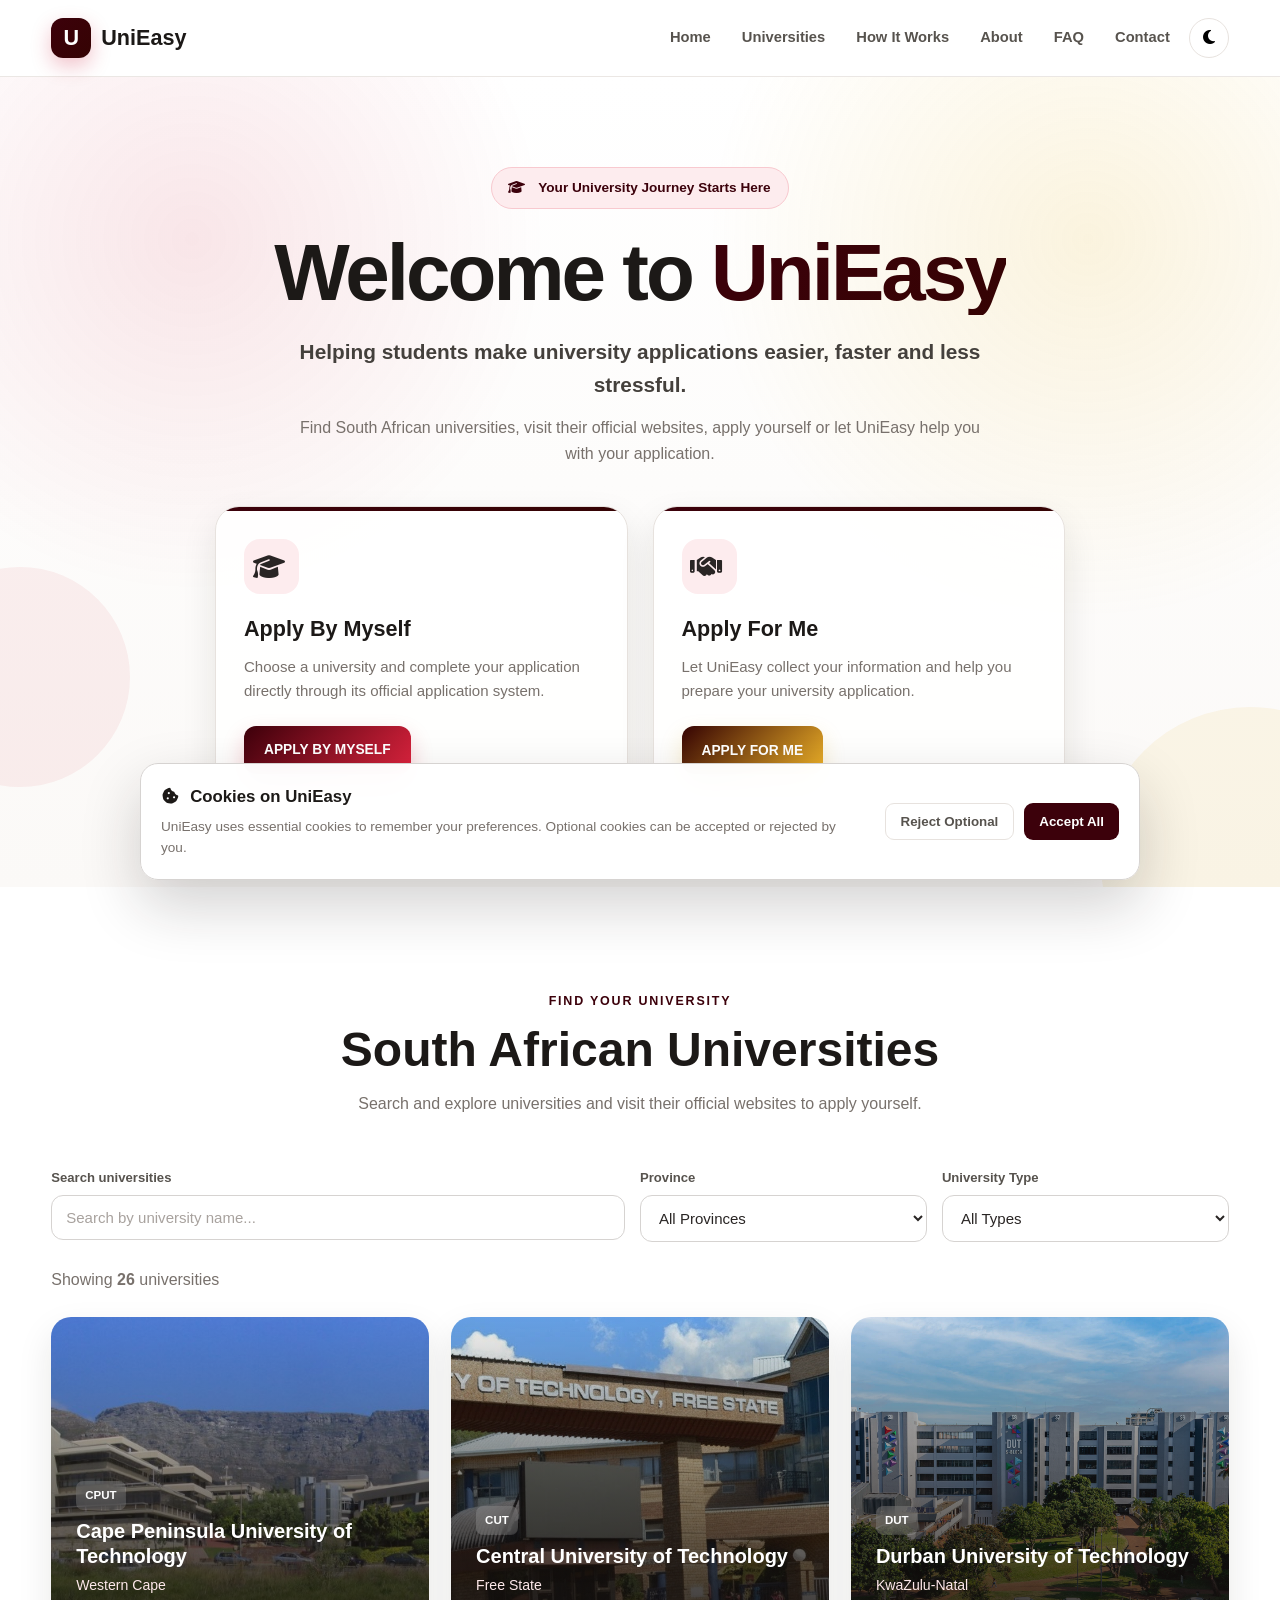
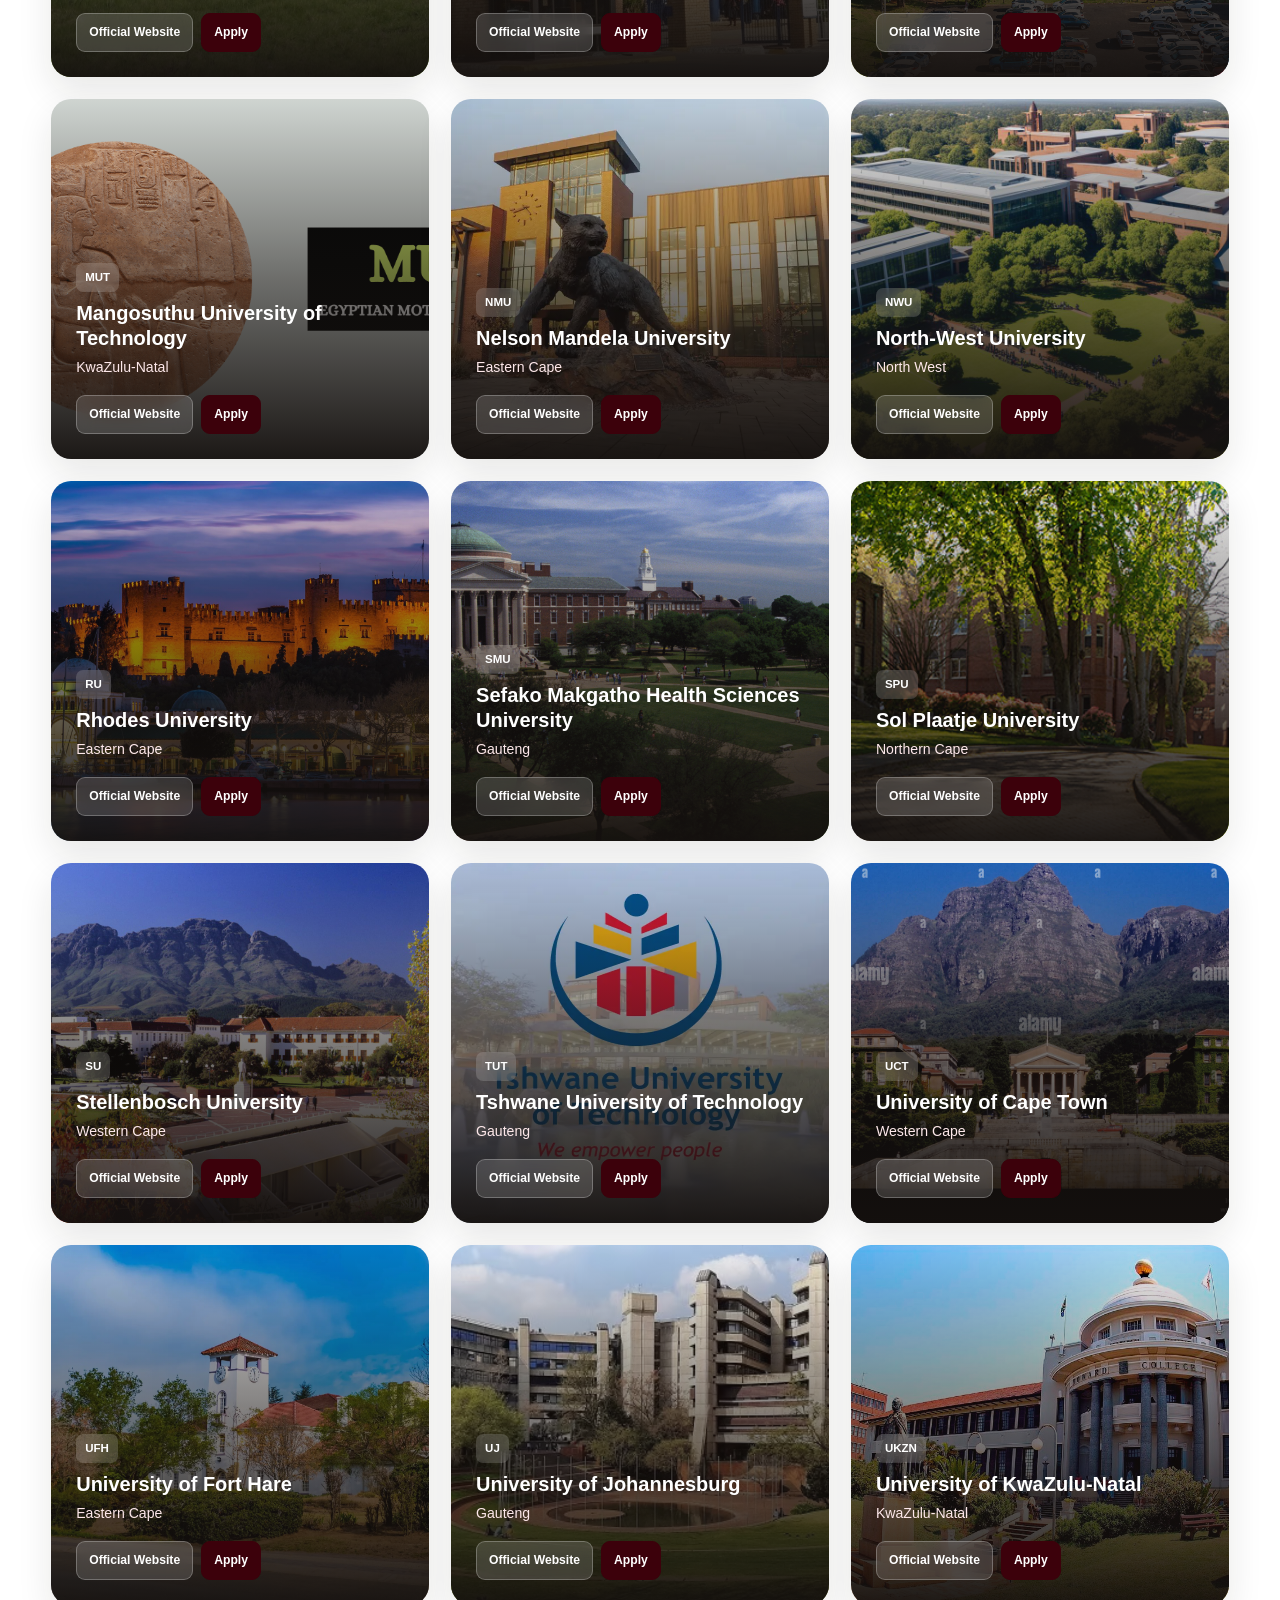
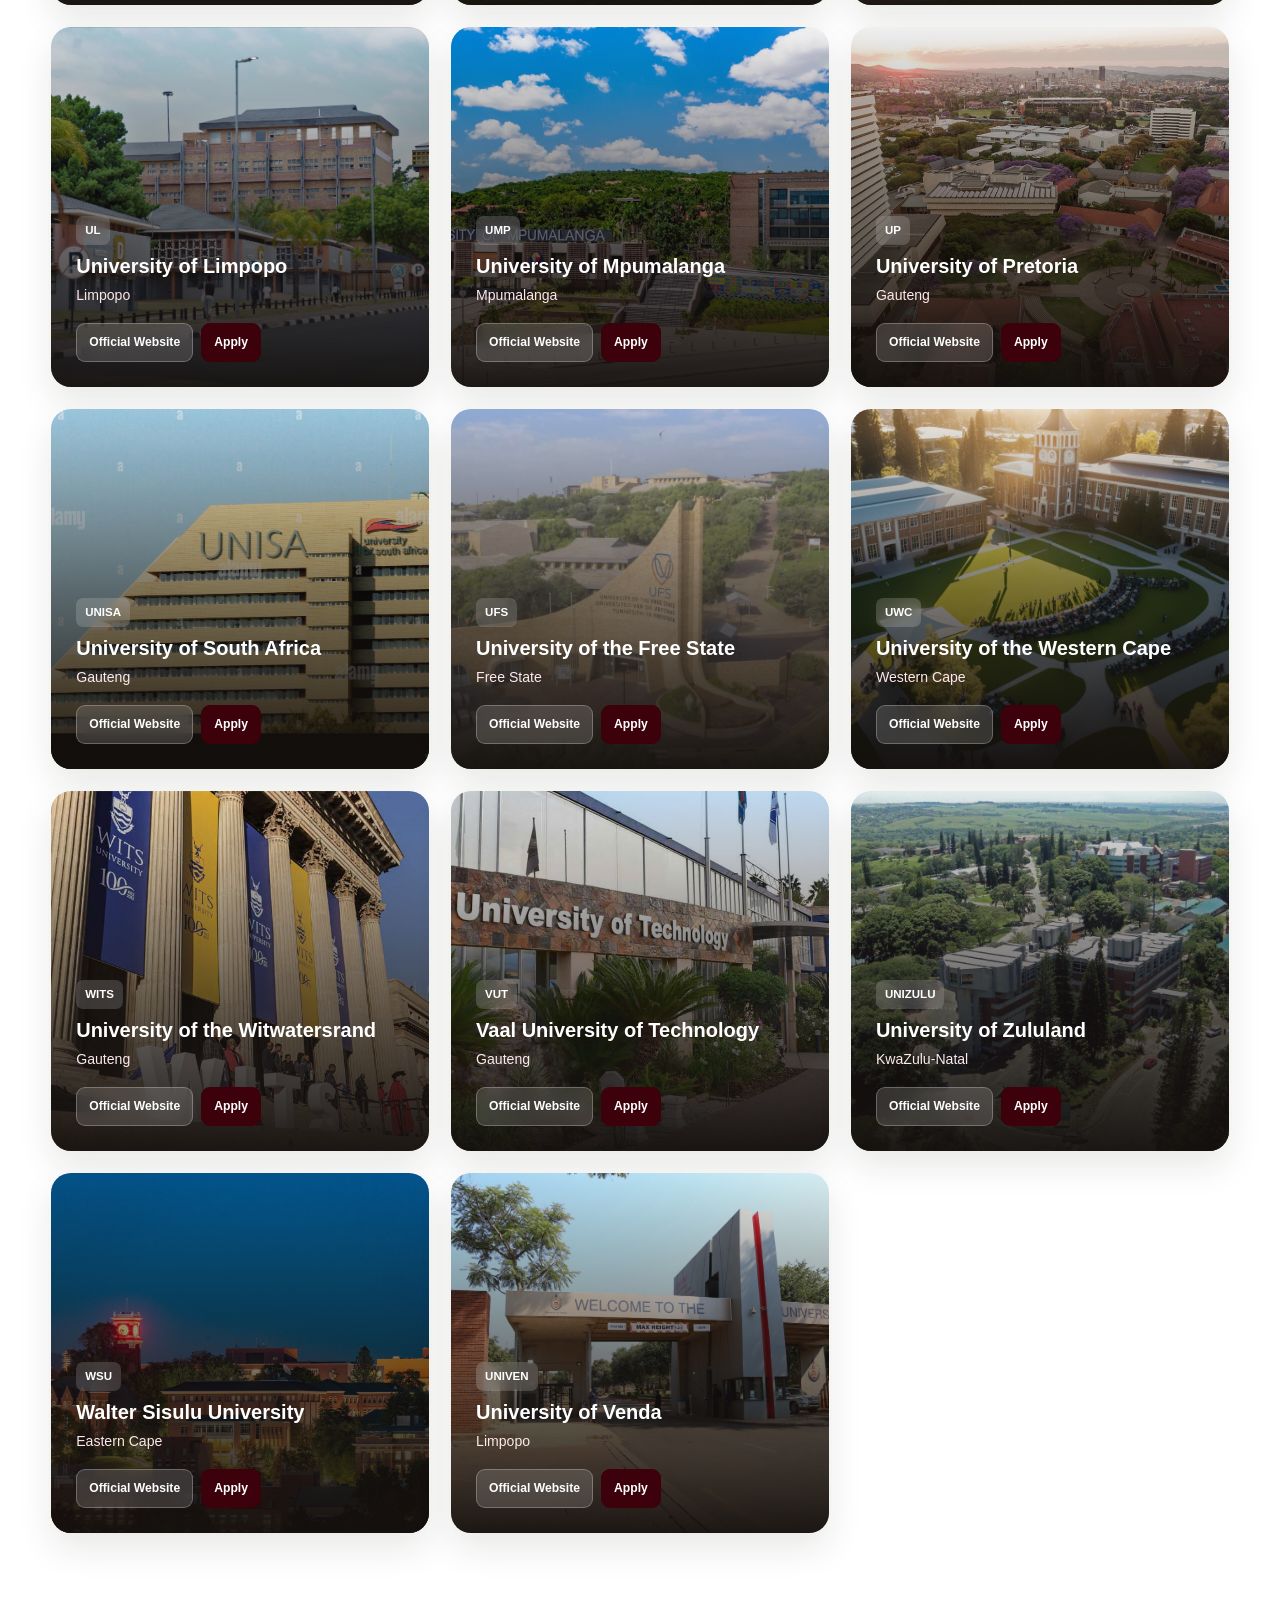
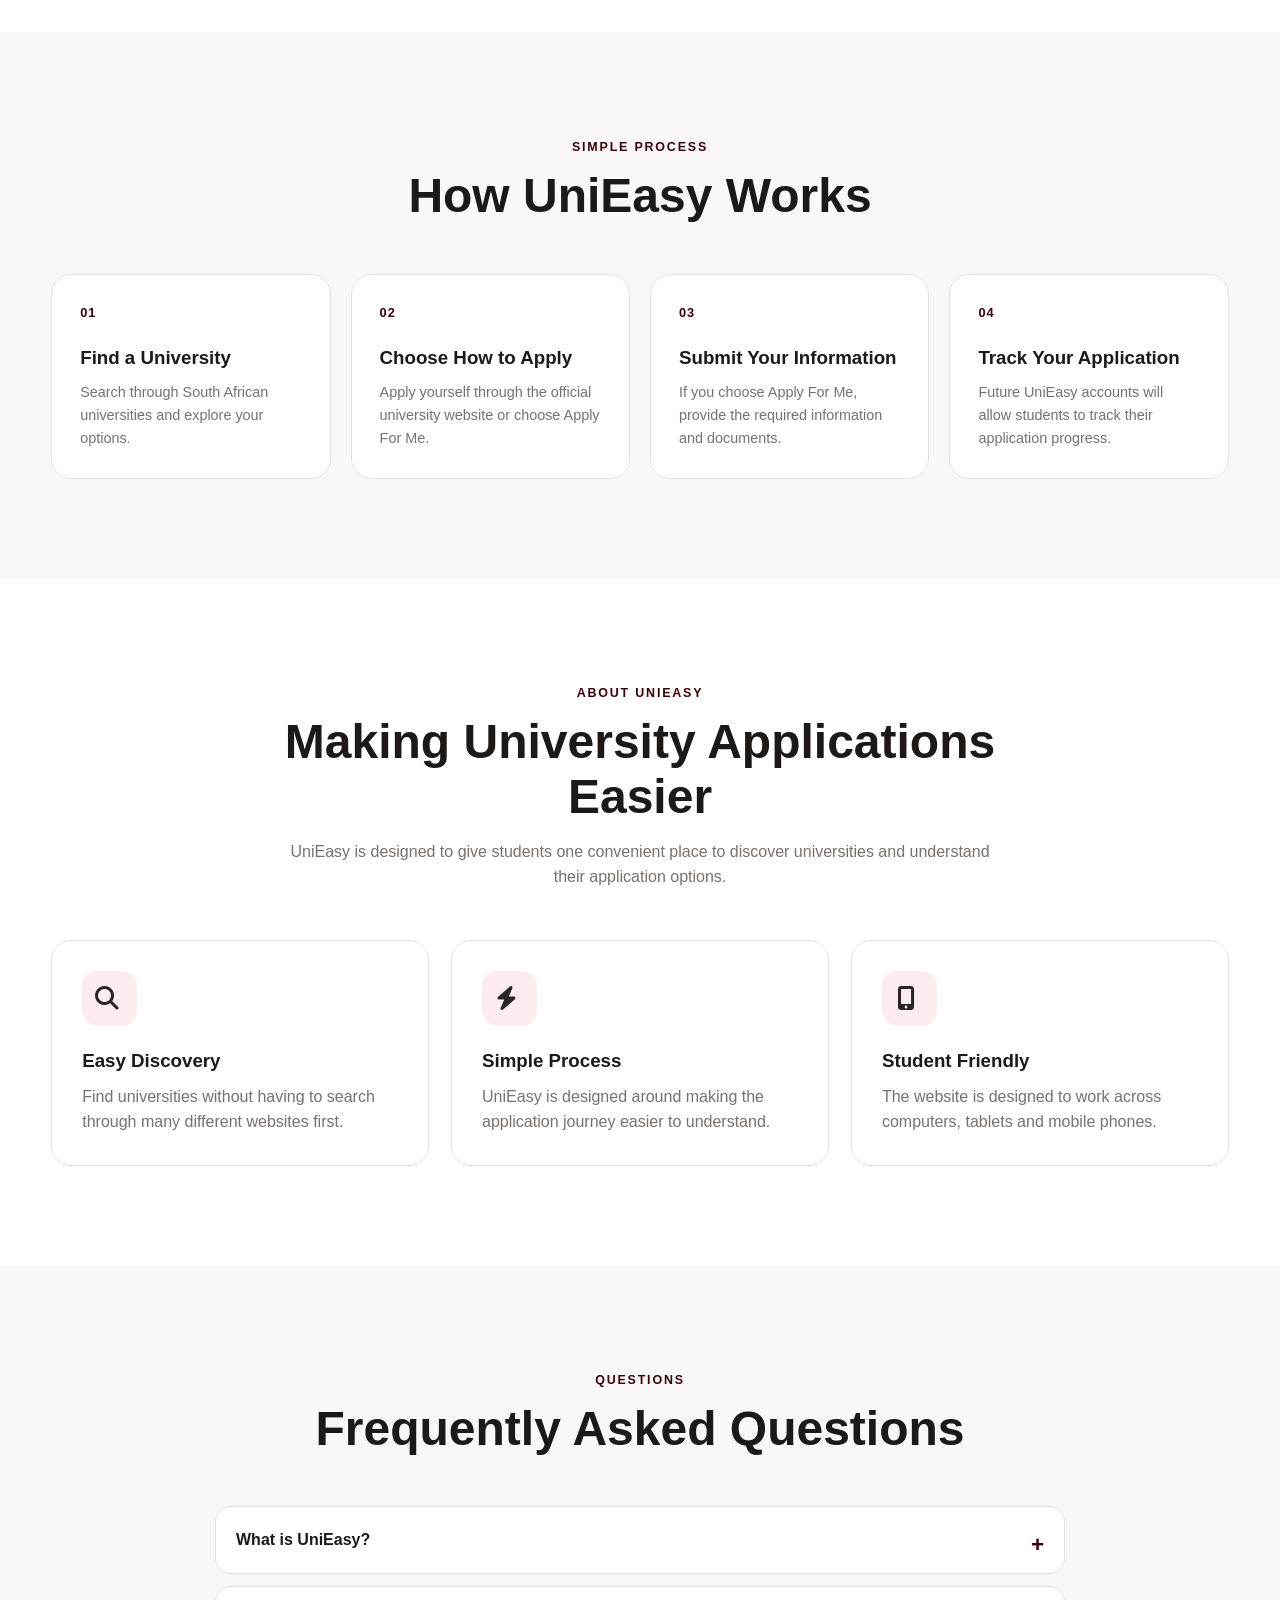
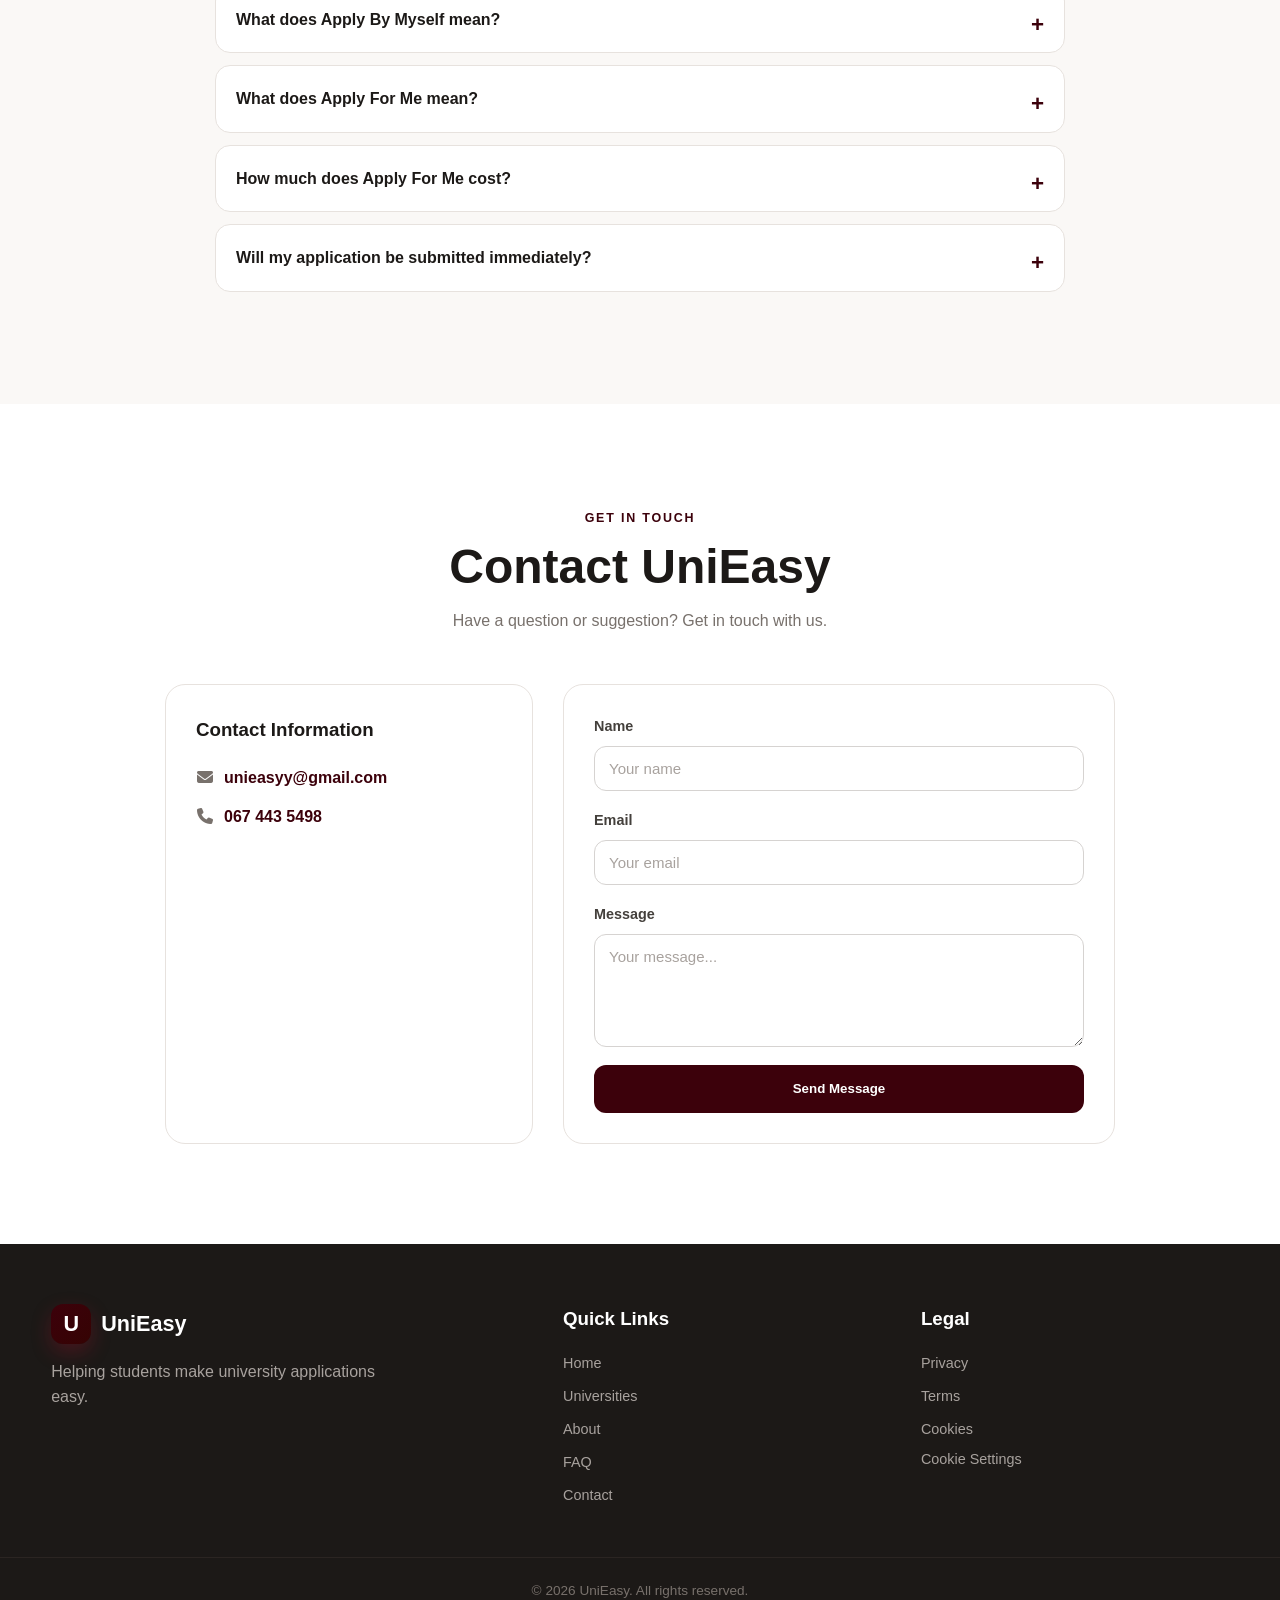
==== commit 7ae86b5c: "Update index.html" ====
--- a/index.html
+++ b/index.html
@@ -1944,7 +1944,7 @@
                         data-name="Central University of Technology CUT"
                         data-province="Free State"
                         data-type="University of Technology"
-                        style="--university-image: url('images/cut.jpg');"
+                        style="--university-image: url('images/cut.webp');"
                     >
                         <div class="university-card-content">
 
@@ -2040,7 +2040,7 @@
                         data-name="Mangosuthu University of Technology MUT"
                         data-province="KwaZulu-Natal"
                         data-type="University of Technology"
-                        style="--university-image: url('images/mut.jpg');"
+                        style="--university-image: url('images/mut.png');"
                     >
                         <div class="university-card-content">
 
@@ -2088,7 +2088,7 @@
                         data-name="Nelson Mandela University NMU"
                         data-province="Eastern Cape"
                         data-type="University"
-                        style="--university-image: url('images/mandela.jpg');"
+                        style="--university-image: url('images/nmu.webp');"
                     >
                         <div class="university-card-content">
 
@@ -2184,7 +2184,7 @@
                         data-name="Rhodes University RU"
                         data-province="Eastern Cape"
                         data-type="University"
-                        style="--university-image: url('images/rhodes.jpg');"
+                        style="--university-image: url('images/ru.jpg');"
                     >
                         <div class="university-card-content">
 
@@ -2328,7 +2328,7 @@
                         data-name="Stellenbosch University SU"
                         data-province="Western Cape"
                         data-type="University"
-                        style="--university-image: url('images/stellenbosch.jpg');"
+                        style="--university-image: url('images/Stellenbosch.jpg');"
                     >
                         <div class="university-card-content">
 
@@ -2376,7 +2376,7 @@
                         data-name="Tshwane University of Technology TUT"
                         data-province="Gauteng"
                         data-type="University of Technology"
-                        style="--university-image: url('images/tut.jpg');"
+                        style="--university-image: url('images/tut.webp');"
                     >
                         <div class="university-card-content">
 
@@ -2472,7 +2472,7 @@
                         data-name="University of Fort Hare UFH"
                         data-province="Eastern Cape"
                         data-type="University"
-                        style="--university-image: url('images/fort-hare.jpg');"
+                        style="--university-image: url('images/ufh.webp');"
                     >
                         <div class="university-card-content">
 
@@ -2520,7 +2520,7 @@
                         data-name="University of Johannesburg UJ"
                         data-province="Gauteng"
                         data-type="University"
-                        style="--university-image: url('images/uj.jpg');"
+                        style="--university-image: url('images/uj.avif');"
                     >
                         <div class="university-card-content">
 
@@ -2808,7 +2808,7 @@
                         data-name="University of the Free State UFS"
                         data-province="Free State"
                         data-type="University"
-                        style="--university-image: url('images/ufs.jpg');"
+                        style="--university-image: url('images/ufs.webp');"
                     >
                         <div class="university-card-content">
 
--- a/style.css
+++ b/style.css
@@ -484,6 +484,225 @@
 
 .document-upload input { margin-top: 5px; border: 0; padding: 8px 0; background: transparent; }
 .document-upload small { display: block; color: var(--muted); margin-top: 5px; }
+
+/* =========================================================
+   APPLICATION SUCCESS MESSAGE
+   ========================================================= */
+
+.application-success-message {
+    max-width: 900px;
+    margin: 0 auto 35px;
+    padding: 45px 35px;
+    text-align: center;
+    border: 1px solid #ead7a0;
+    border-radius: 24px;
+    background:
+        linear-gradient(
+            135deg,
+            #fffdf5 0%,
+            #fff8df 50%,
+            #fff 100%
+        );
+    box-shadow: 0 25px 60px rgba(28, 25, 23, 0.12);
+    animation: successMessageIn 0.6s ease forwards;
+}
+
+.dark-mode .application-success-message {
+    background:
+        linear-gradient(
+            135deg,
+            #241b0c 0%,
+            #30230c 50%,
+            #1c1917 100%
+        );
+    border-color: #70570b;
+}
+
+.success-check-icon {
+    width: 76px;
+    height: 76px;
+    margin: 0 auto 20px;
+    display: grid;
+    place-items: center;
+    border-radius: 50%;
+    background: linear-gradient(
+        135deg,
+        #d4a017,
+        #a87c00
+    );
+    color: white;
+    font-size: 2rem;
+    box-shadow:
+        0 12px 30px rgba(168, 124, 0, 0.25);
+    animation: successCheckPop 0.55s ease 0.15s both;
+}
+
+.success-label {
+    display: inline-block;
+    margin-bottom: 8px;
+    color: #8a6508;
+    font-size: 0.78rem;
+    font-weight: 900;
+    letter-spacing: 2px;
+}
+
+.dark-mode .success-label {
+    color: #e8c45a;
+}
+
+.application-success-message h2 {
+    margin-bottom: 12px;
+    color: var(--dark);
+    font-size: clamp(1.8rem, 4vw, 2.5rem);
+    line-height: 1.2;
+}
+
+.dark-mode .application-success-message h2 {
+    color: white;
+}
+
+.application-success-message > p {
+    max-width: 650px;
+    margin: 0 auto;
+    color: var(--muted);
+    font-size: 0.98rem;
+}
+
+.success-status-card {
+    max-width: 680px;
+    margin: 28px auto;
+    padding: 5px;
+    border: 1px solid #eadfbd;
+    border-radius: 16px;
+    background: rgba(255, 255, 255, 0.72);
+    text-align: left;
+}
+
+.dark-mode .success-status-card {
+    background: rgba(28, 25, 23, 0.75);
+    border-color: #5c4915;
+}
+
+.success-status-row {
+    display: flex;
+    align-items: flex-start;
+    gap: 12px;
+    padding: 14px 16px;
+    color: #57534e;
+}
+
+.dark-mode .success-status-row {
+    color: #d6d3d1;
+}
+
+.success-status-row + .success-status-row {
+    border-top: 1px solid #eee5ca;
+}
+
+.dark-mode .success-status-row + .success-status-row {
+    border-top-color: #403719;
+}
+
+.success-status-row i {
+    flex-shrink: 0;
+    margin-top: 4px;
+    color: #a87c00;
+}
+
+.dark-mode .success-status-row i {
+    color: #e8c45a;
+}
+
+.success-status-row strong {
+    color: #7a5a00;
+}
+
+.dark-mode .success-status-row strong {
+    color: #e8c45a;
+}
+
+.success-back-button {
+    display: inline-flex;
+    align-items: center;
+    justify-content: center;
+    gap: 9px;
+    min-height: 48px;
+    padding: 12px 22px;
+    border: 0;
+    border-radius: 12px;
+    color: white;
+    background: linear-gradient(
+        135deg,
+        var(--primary),
+        #e0243f
+    );
+    font-weight: 800;
+    box-shadow: 0 10px 22px rgba(200, 16, 46, 0.20);
+    transition: var(--transition);
+}
+
+.success-back-button:hover {
+    transform: translateY(-3px);
+    box-shadow: 0 15px 28px rgba(200, 16, 46, 0.28);
+}
+
+.success-back-button:active {
+    transform: translateY(0) scale(0.98);
+}
+
+@keyframes successMessageIn {
+    from {
+        opacity: 0;
+        transform: translateY(20px);
+    }
+
+    to {
+        opacity: 1;
+        transform: translateY(0);
+    }
+}
+
+@keyframes successCheckPop {
+    0% {
+        opacity: 0;
+        transform: scale(0.5);
+    }
+
+    70% {
+        transform: scale(1.08);
+    }
+
+    100% {
+        opacity: 1;
+        transform: scale(1);
+    }
+}
+
+@media (max-width: 600px) {
+
+    .application-success-message {
+        padding: 35px 20px;
+        border-radius: 20px;
+    }
+
+    .success-check-icon {
+        width: 68px;
+        height: 68px;
+        font-size: 1.7rem;
+    }
+
+    .application-success-message h2 {
+        font-size: 1.8rem;
+    }
+
+    .success-status-row {
+        padding: 13px;
+    }
+
+    .success-back-button {
+        width: 100%;
+    }
+}
 
 /* SUBMIT AREA */
 .application-submit-area { text-align: center; padding: 20px 0; }
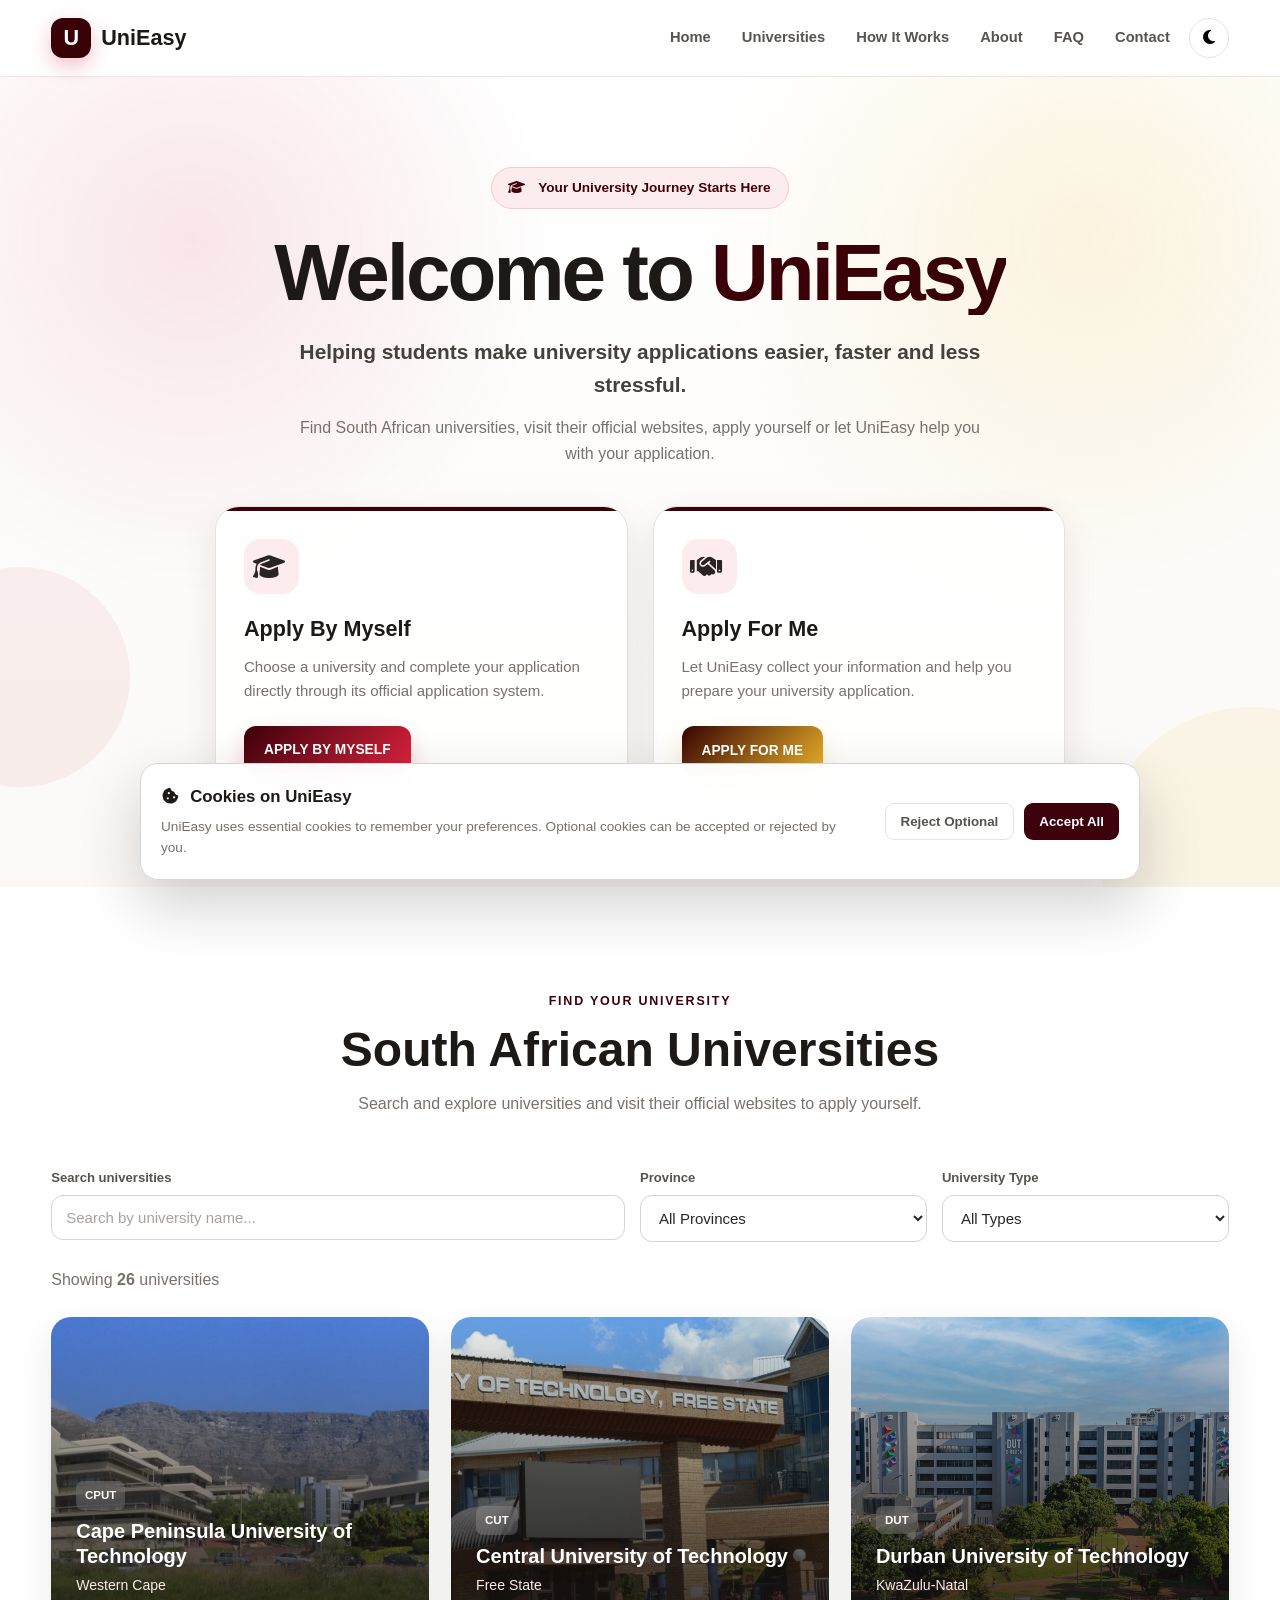
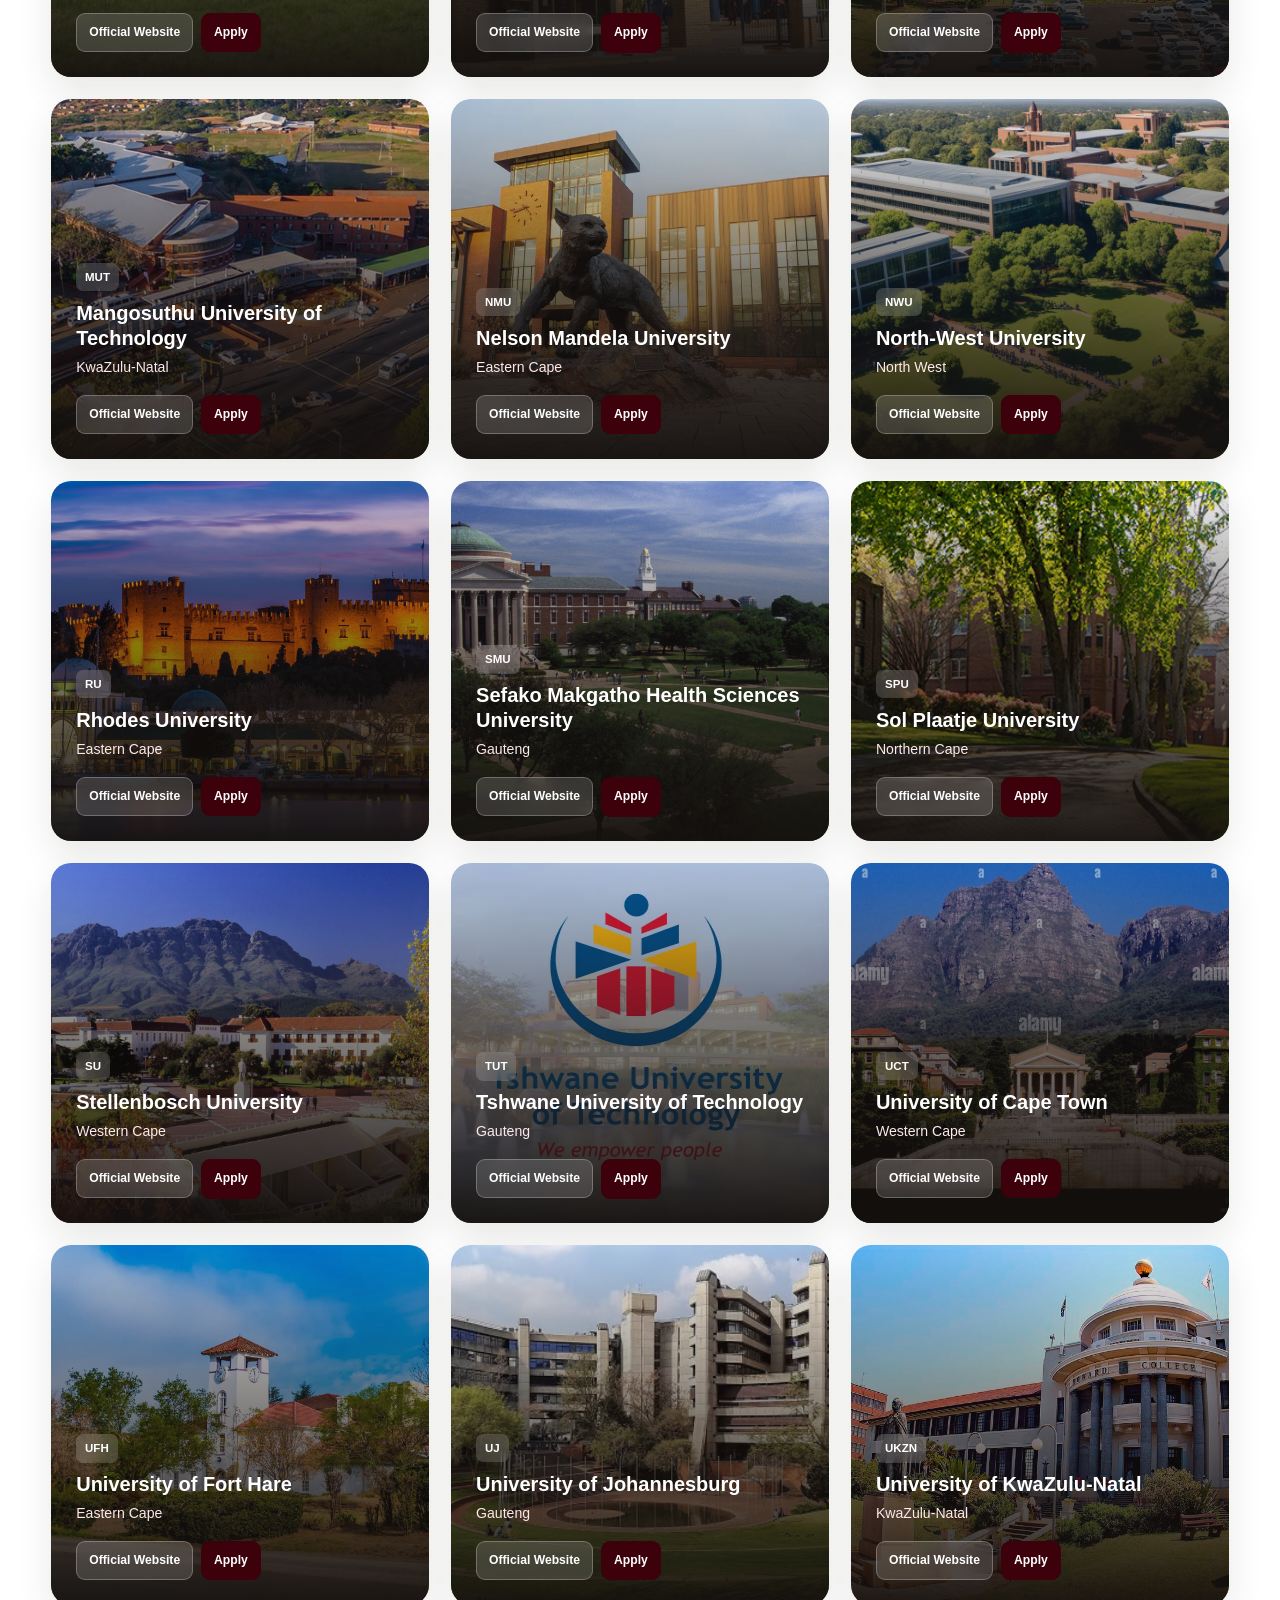
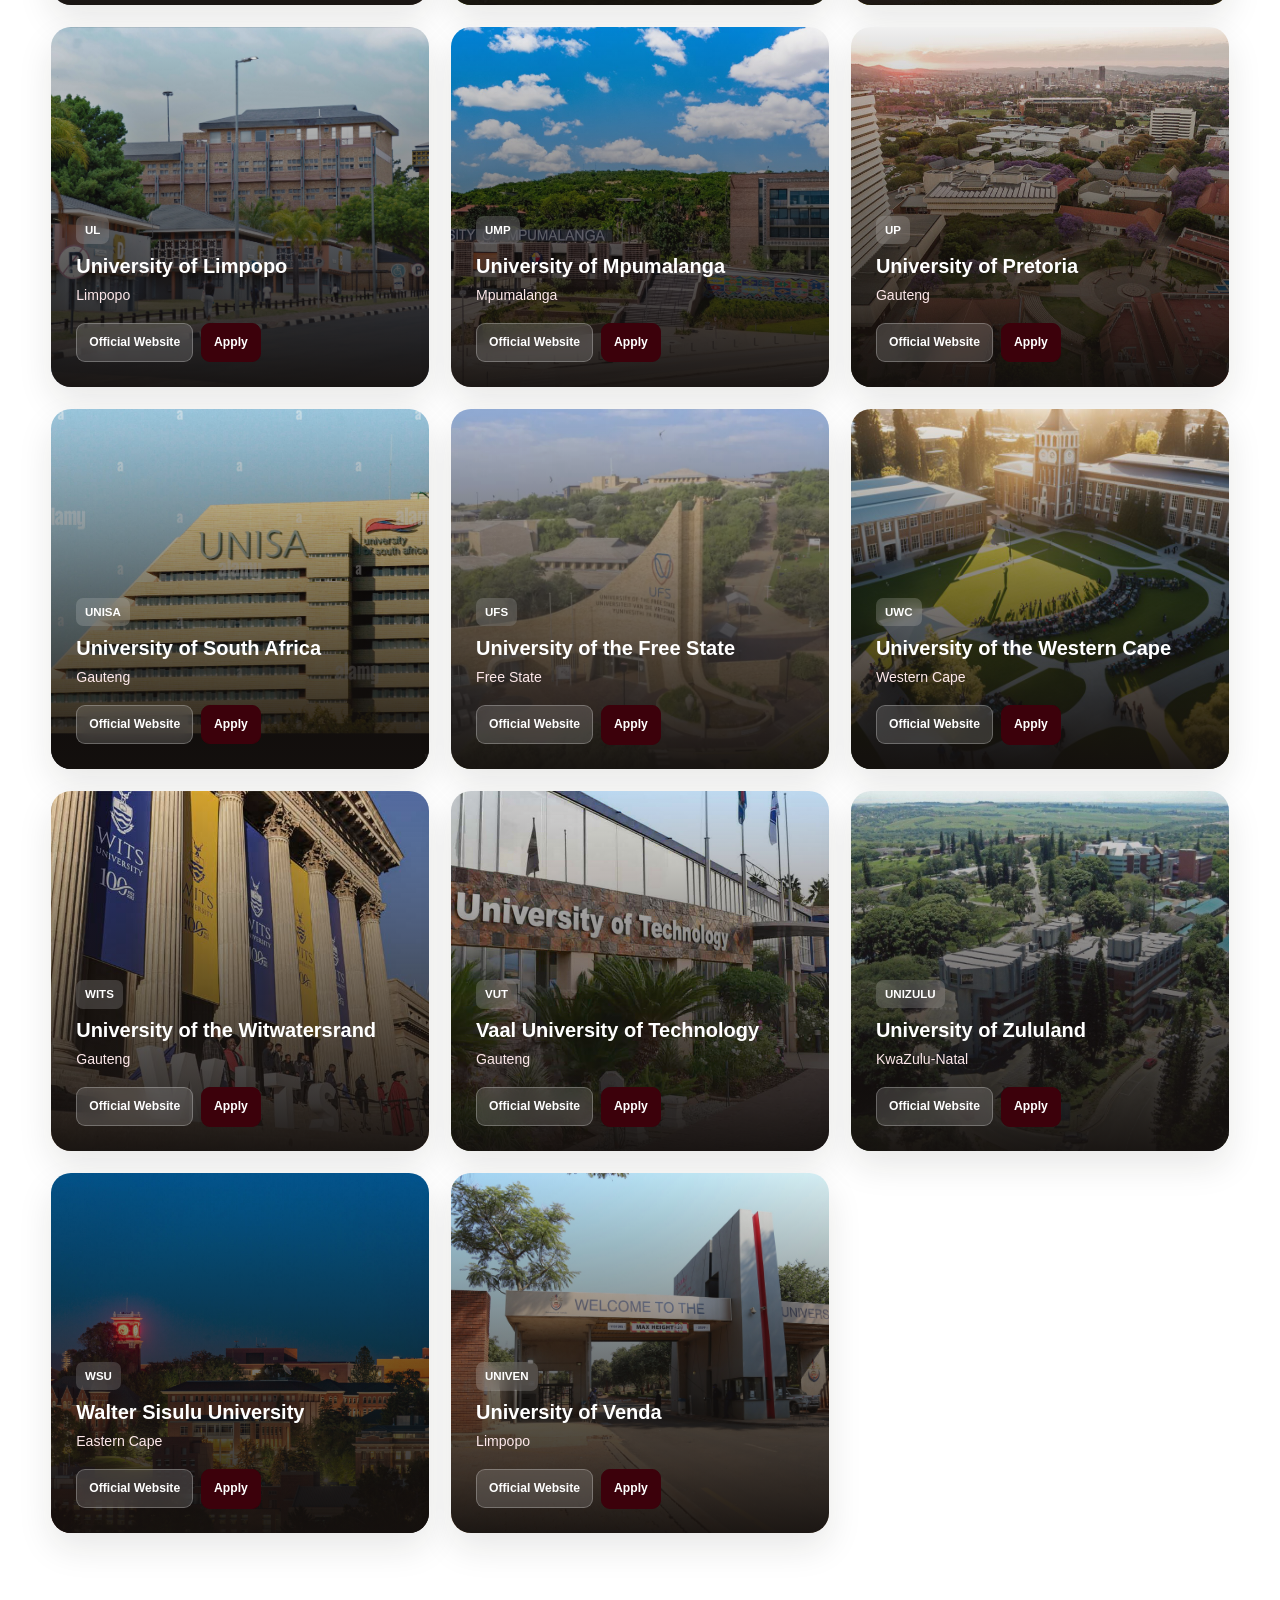
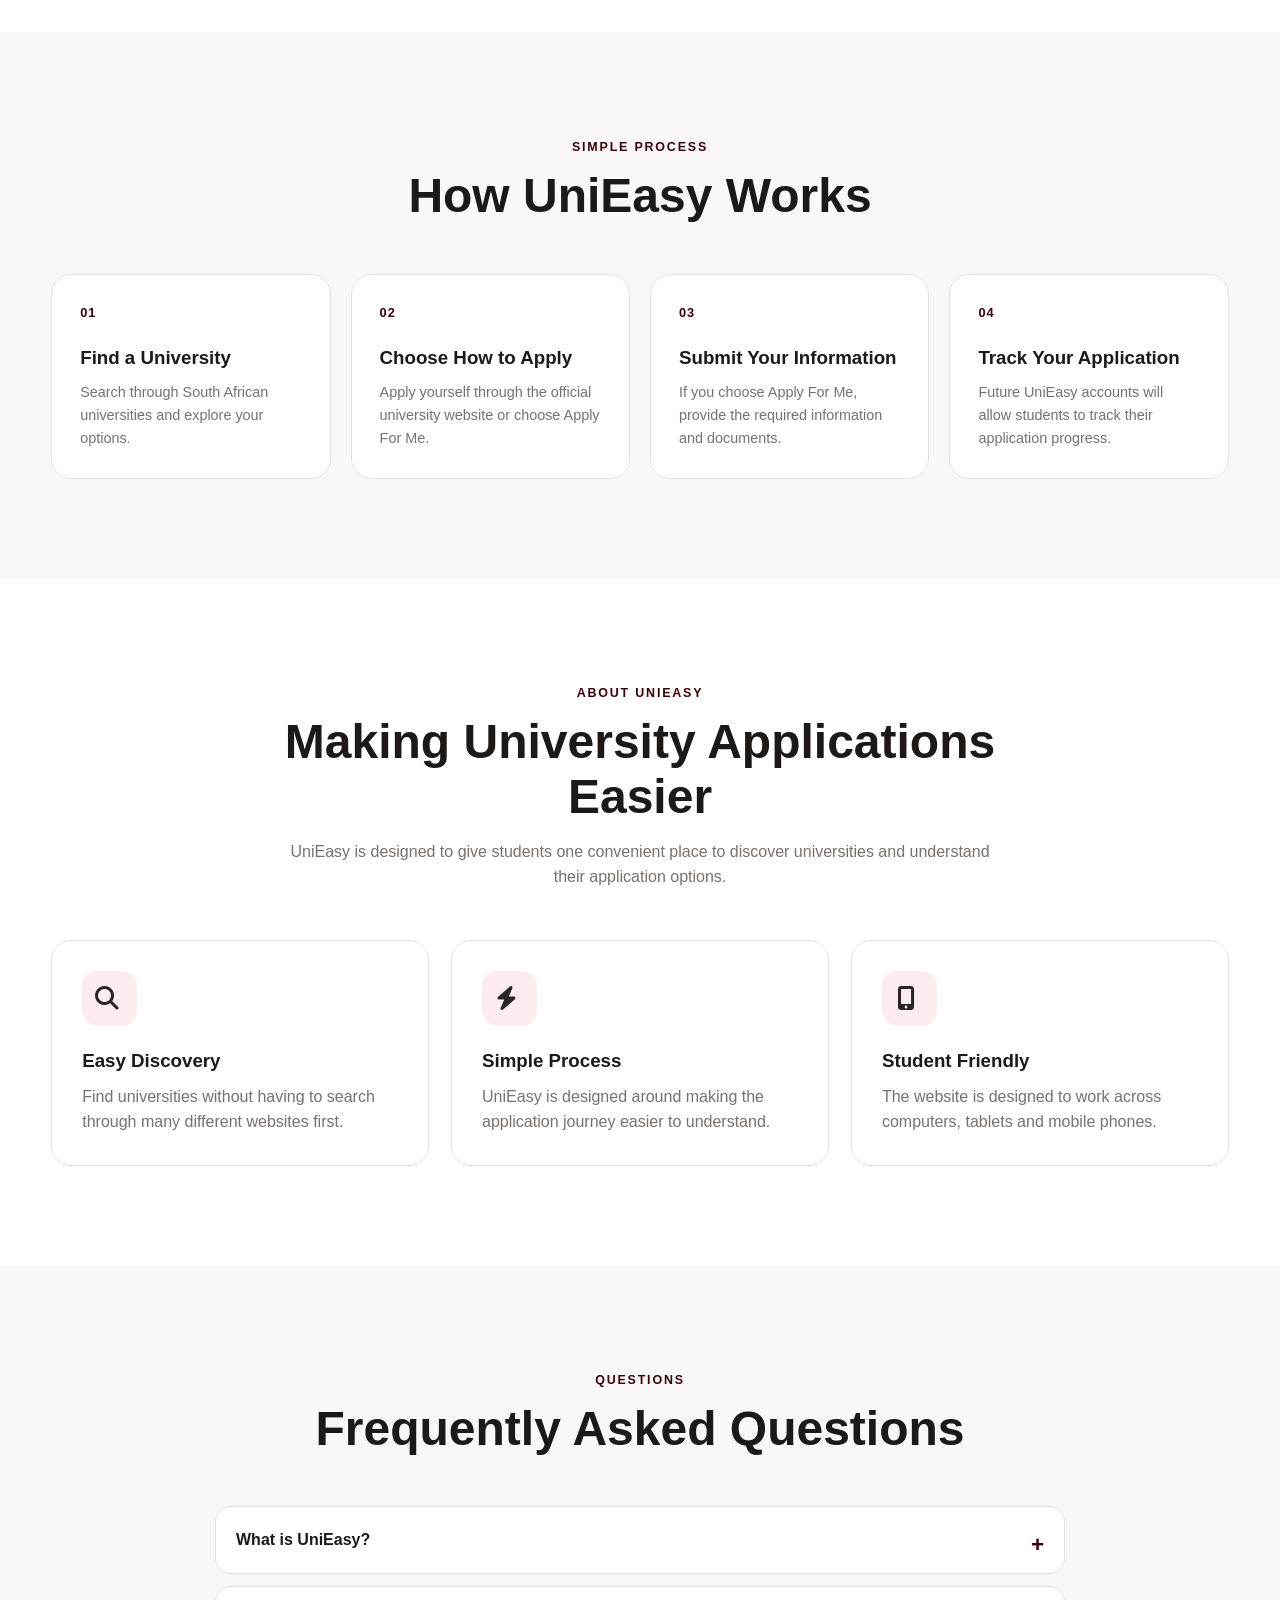
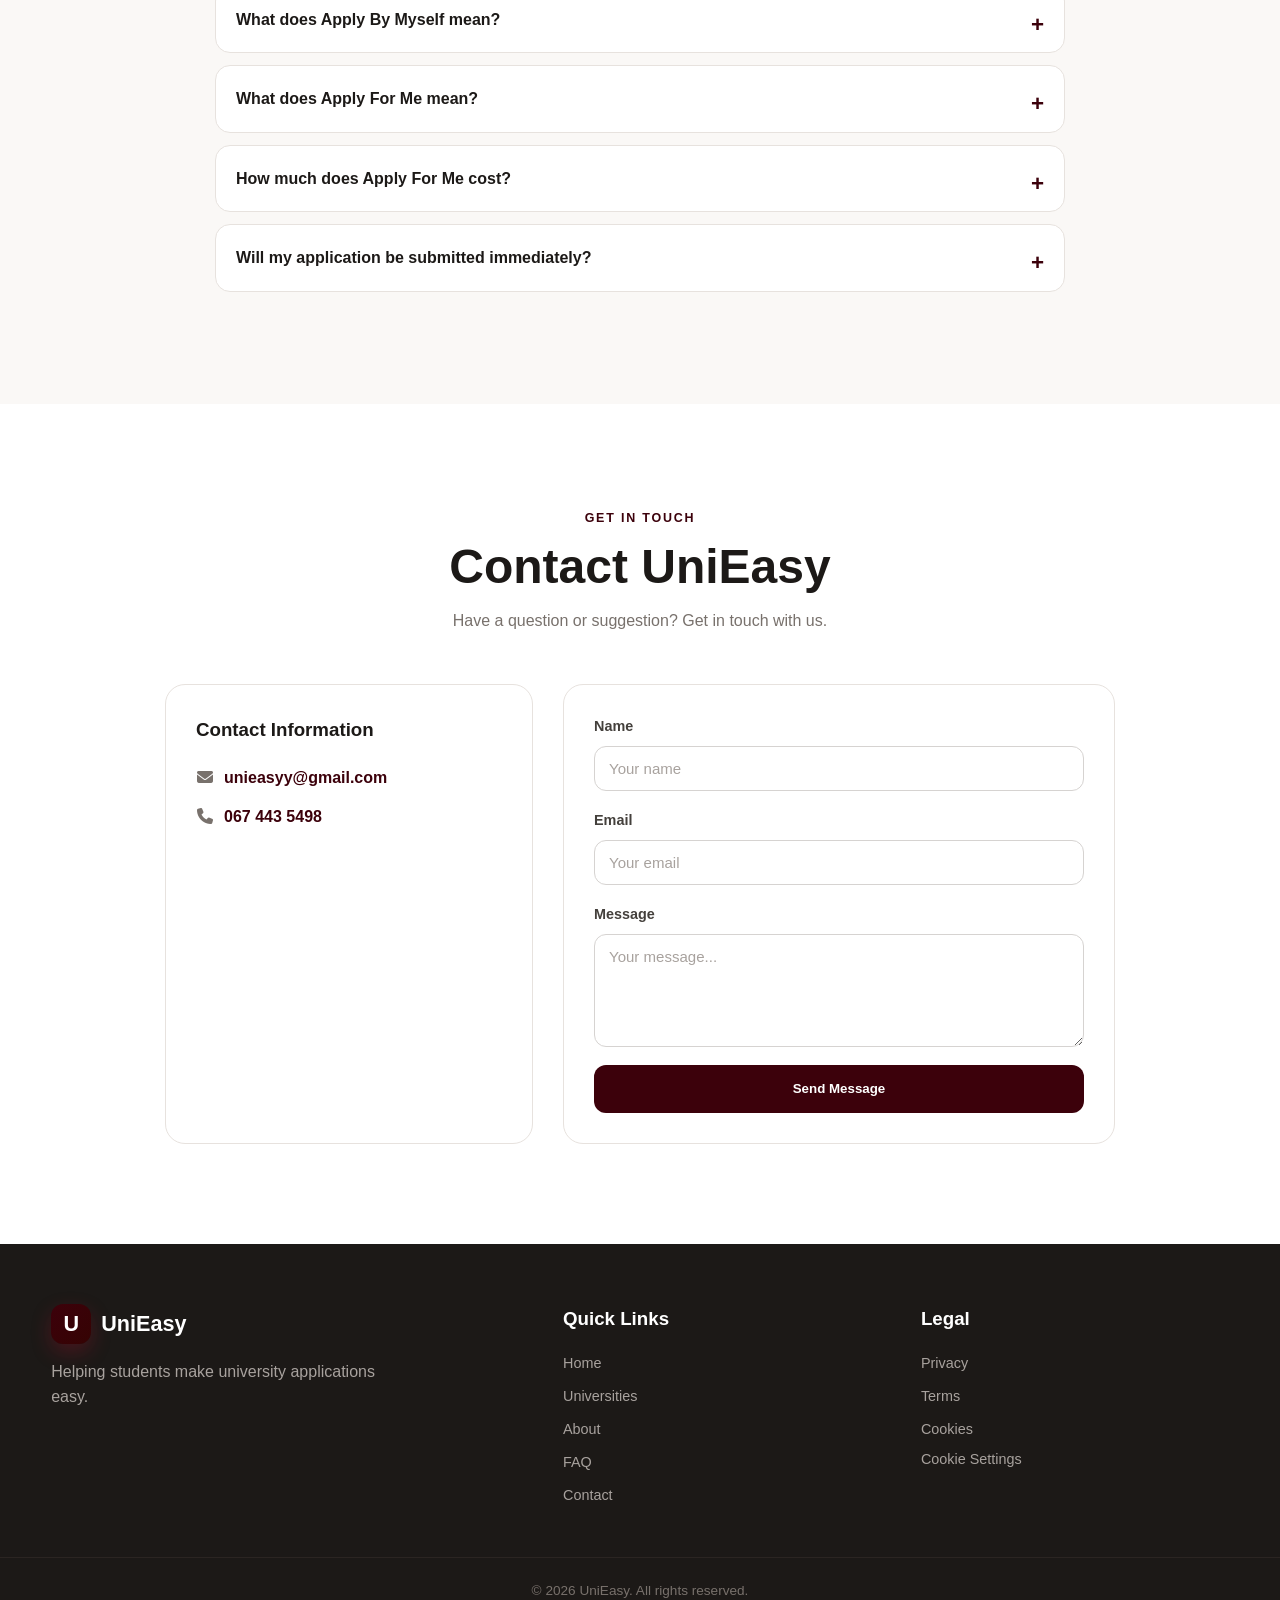
==== commit eec0aa7d: "Update index.html" ====
--- a/index.html
+++ b/index.html
@@ -2040,7 +2040,7 @@
                         data-name="Mangosuthu University of Technology MUT"
                         data-province="KwaZulu-Natal"
                         data-type="University of Technology"
-                        style="--university-image: url('images/mut.png');"
+                        style="--university-image: url('images/mut.jpg');"
                     >
                         <div class="university-card-content">
 
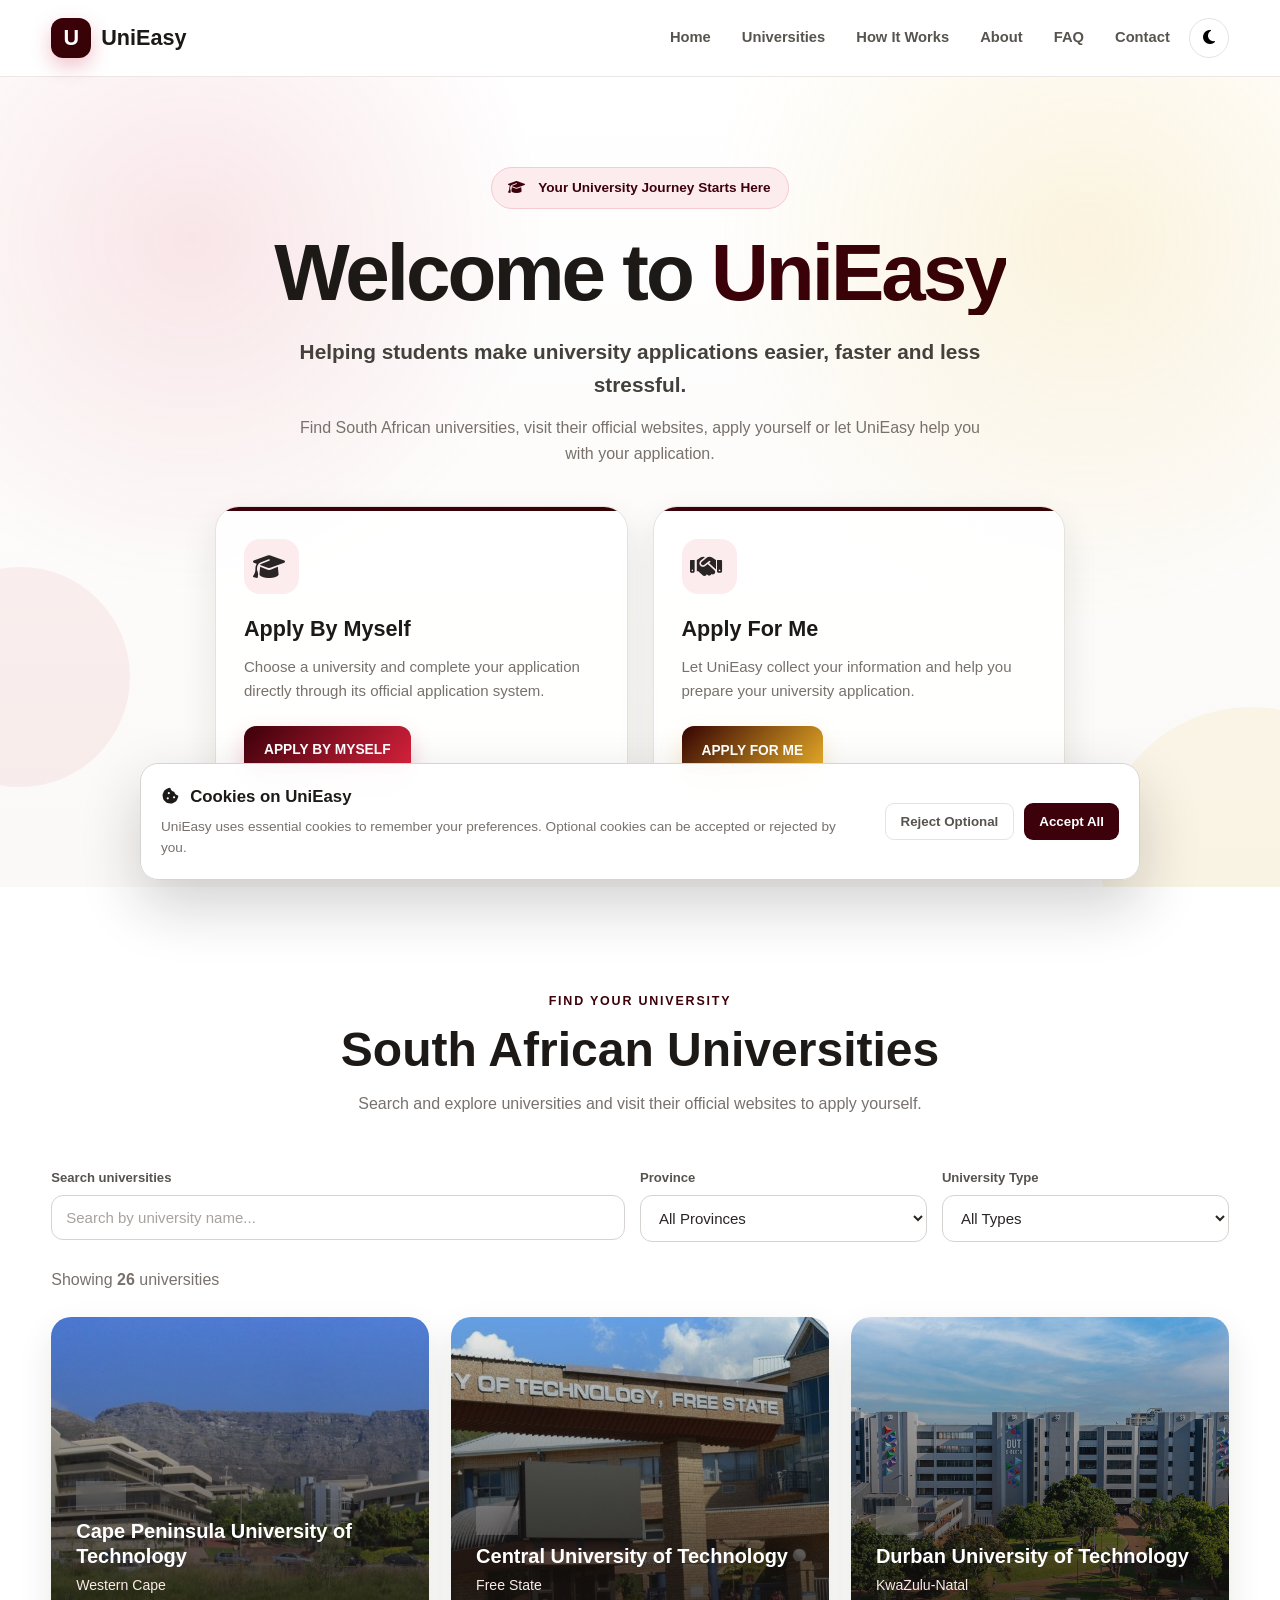
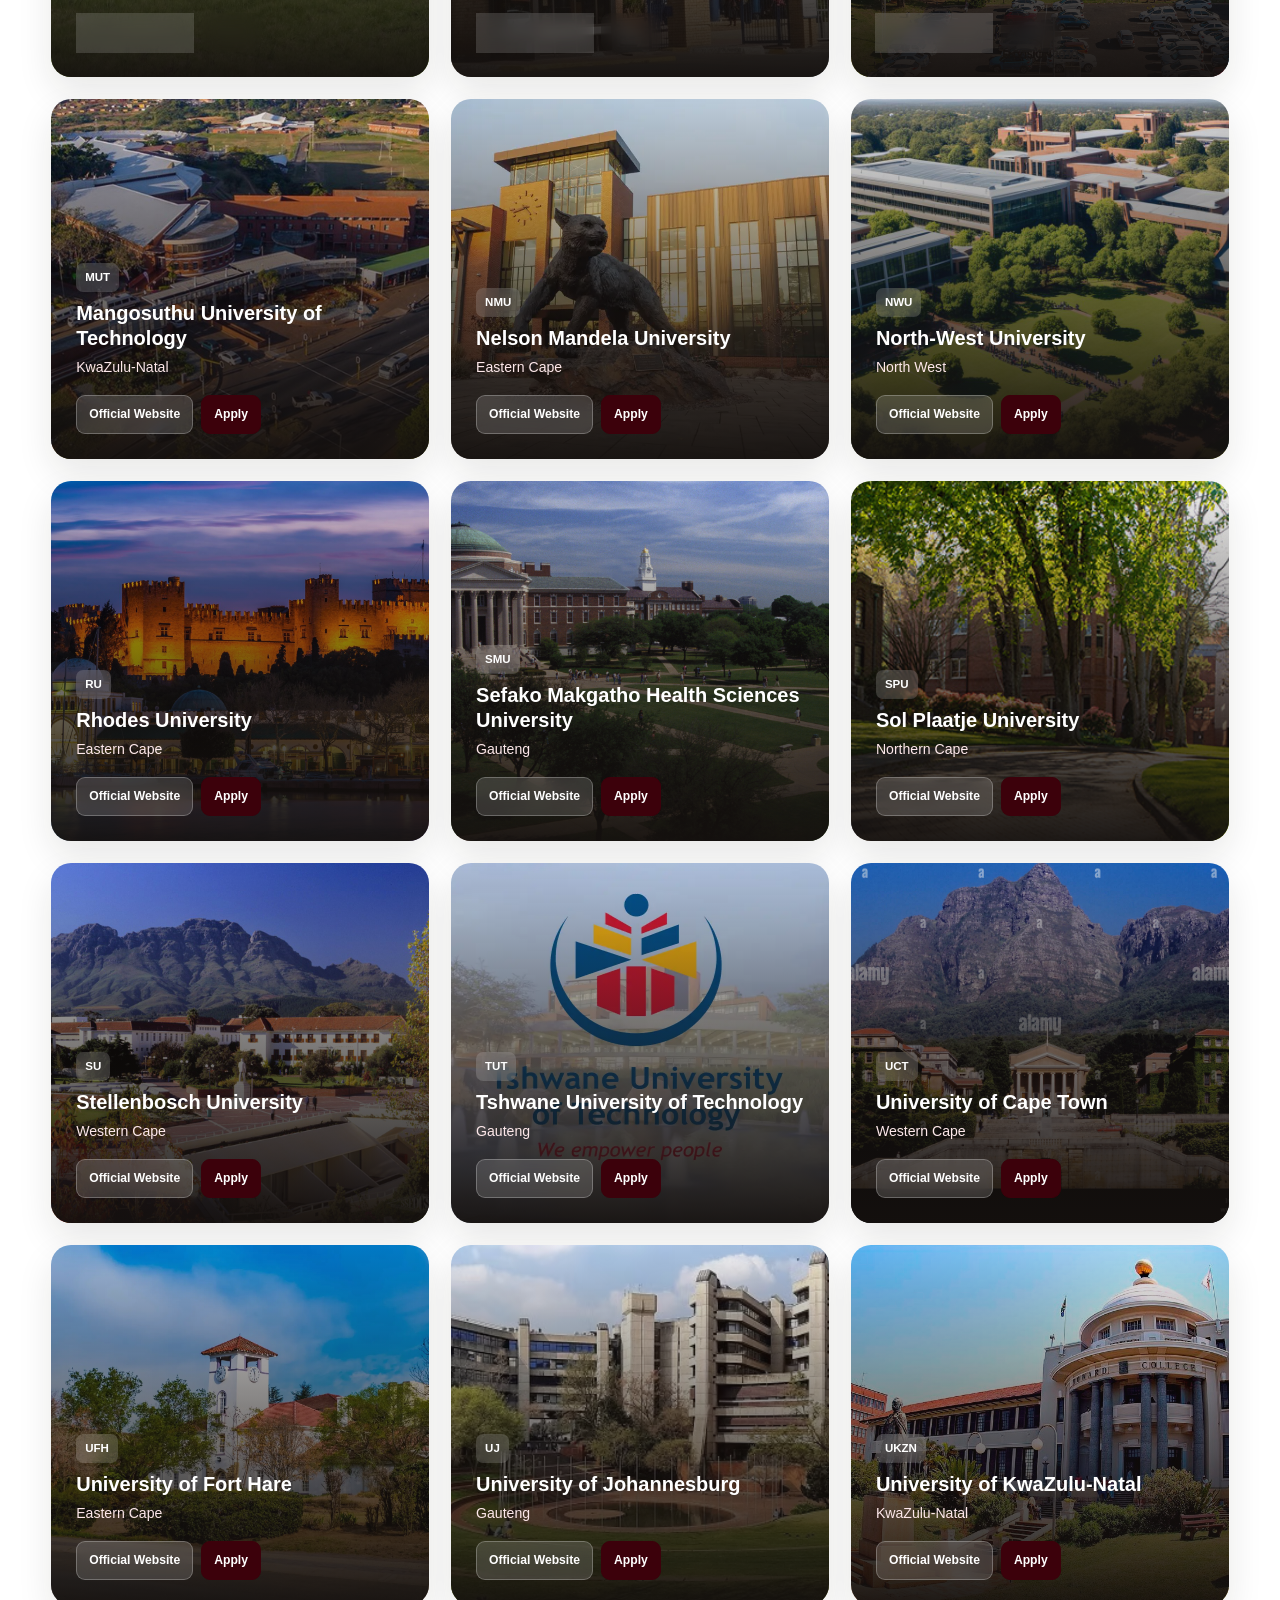
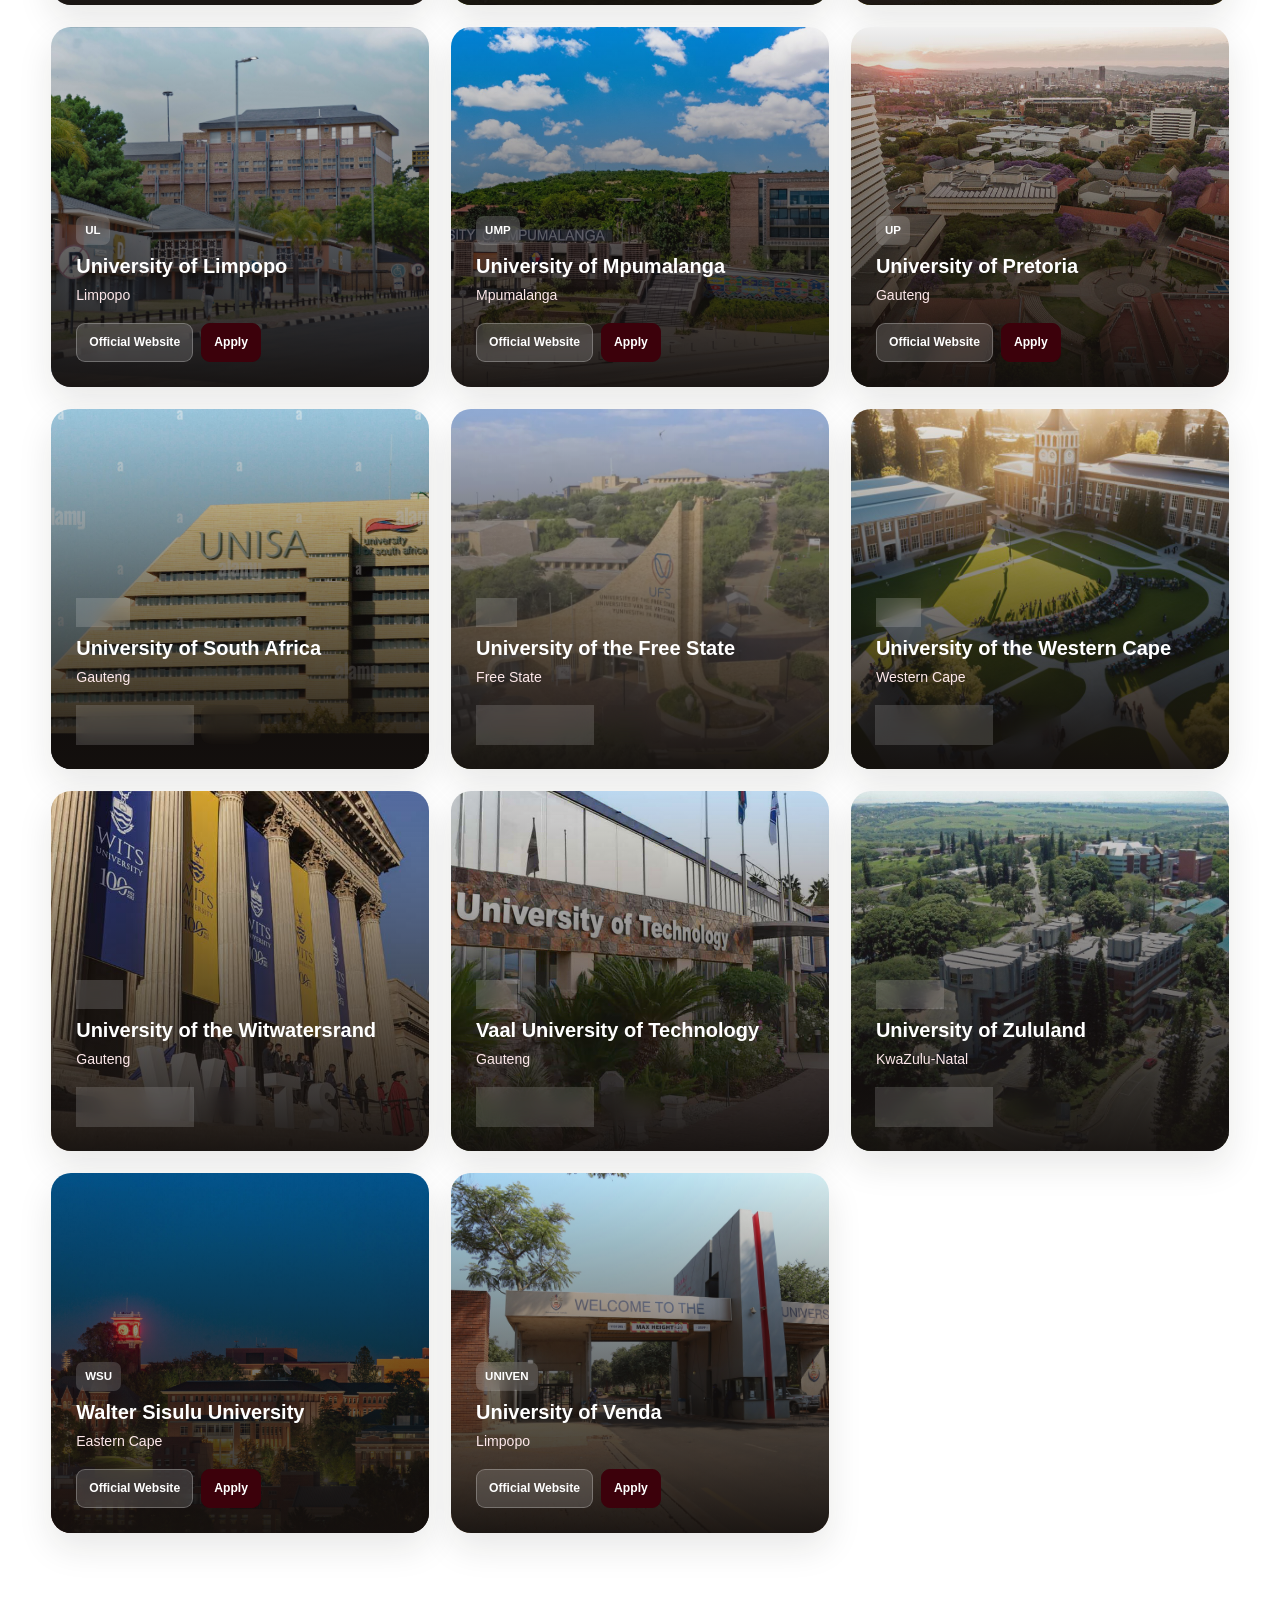
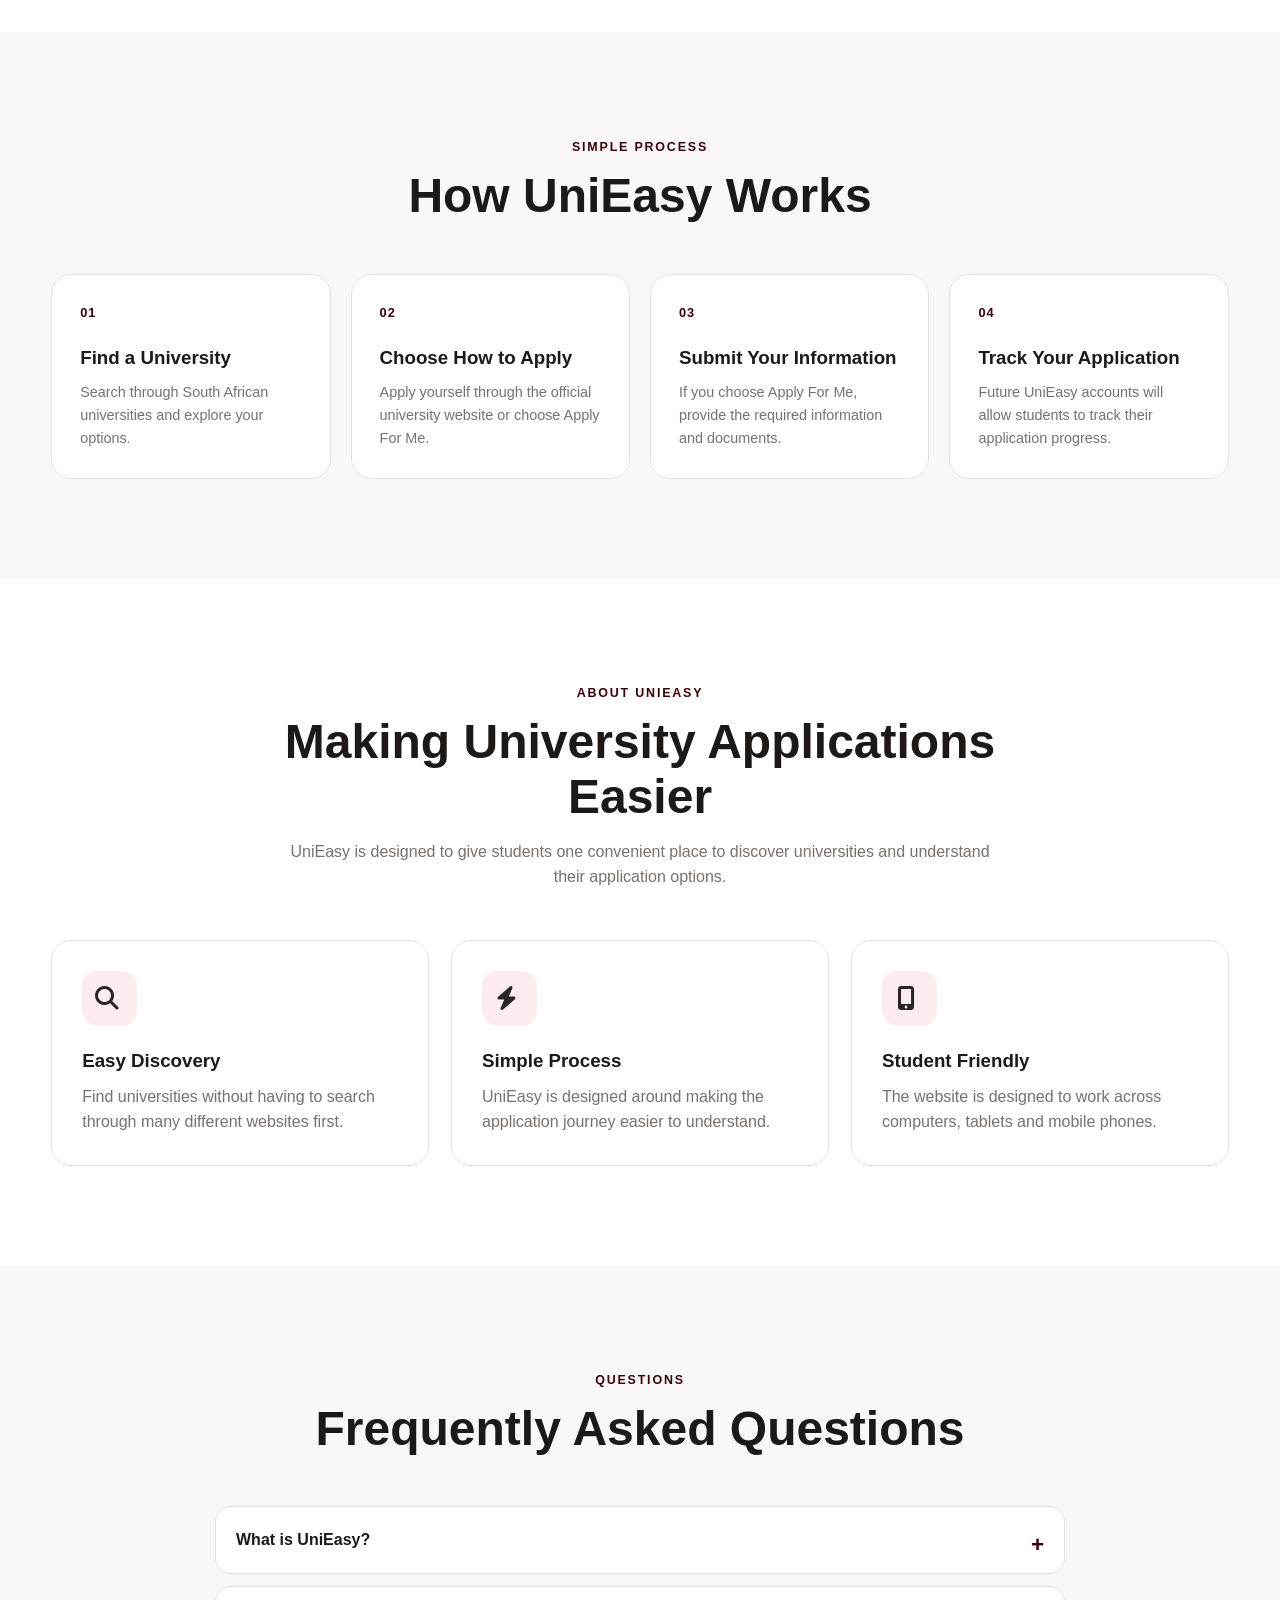
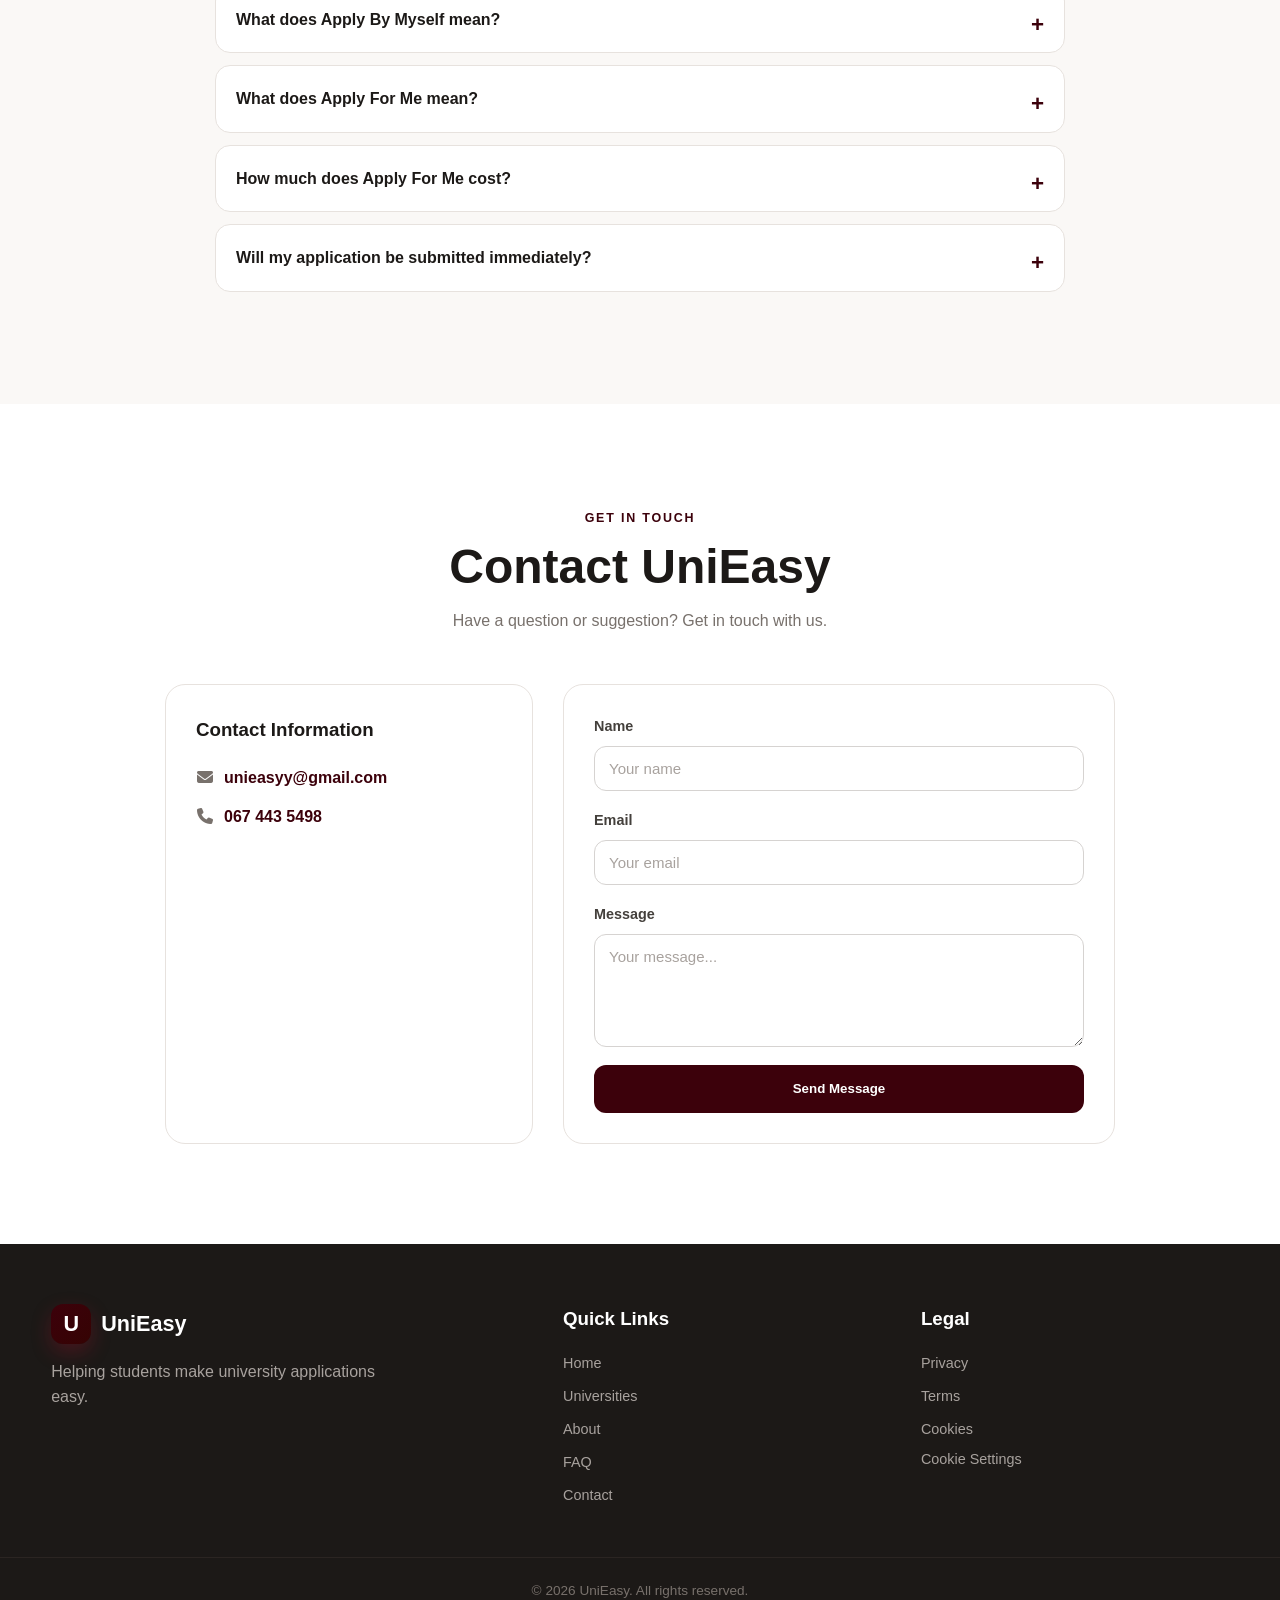
==== commit d6fbb5df: "Update index.html" ====
--- a/index.html
+++ b/index.html
@@ -1,6 +1,15 @@
 <!DOCTYPE html>
 <html lang="en">
 <head>
+    <!-- Google Analytics -->
+    <script async src="https://www.googletagmanager.com/gtag/js?id=G-948XXYHV9R"></script>
+    <script>
+        window.dataLayer = window.dataLayer || [];
+        function gtag(){dataLayer.push(arguments);}
+        gtag('js', new Date());
+
+        gtag('config', 'G-948XXYHV9R');
+    </script>
     <meta charset="UTF-8">
 
     <meta
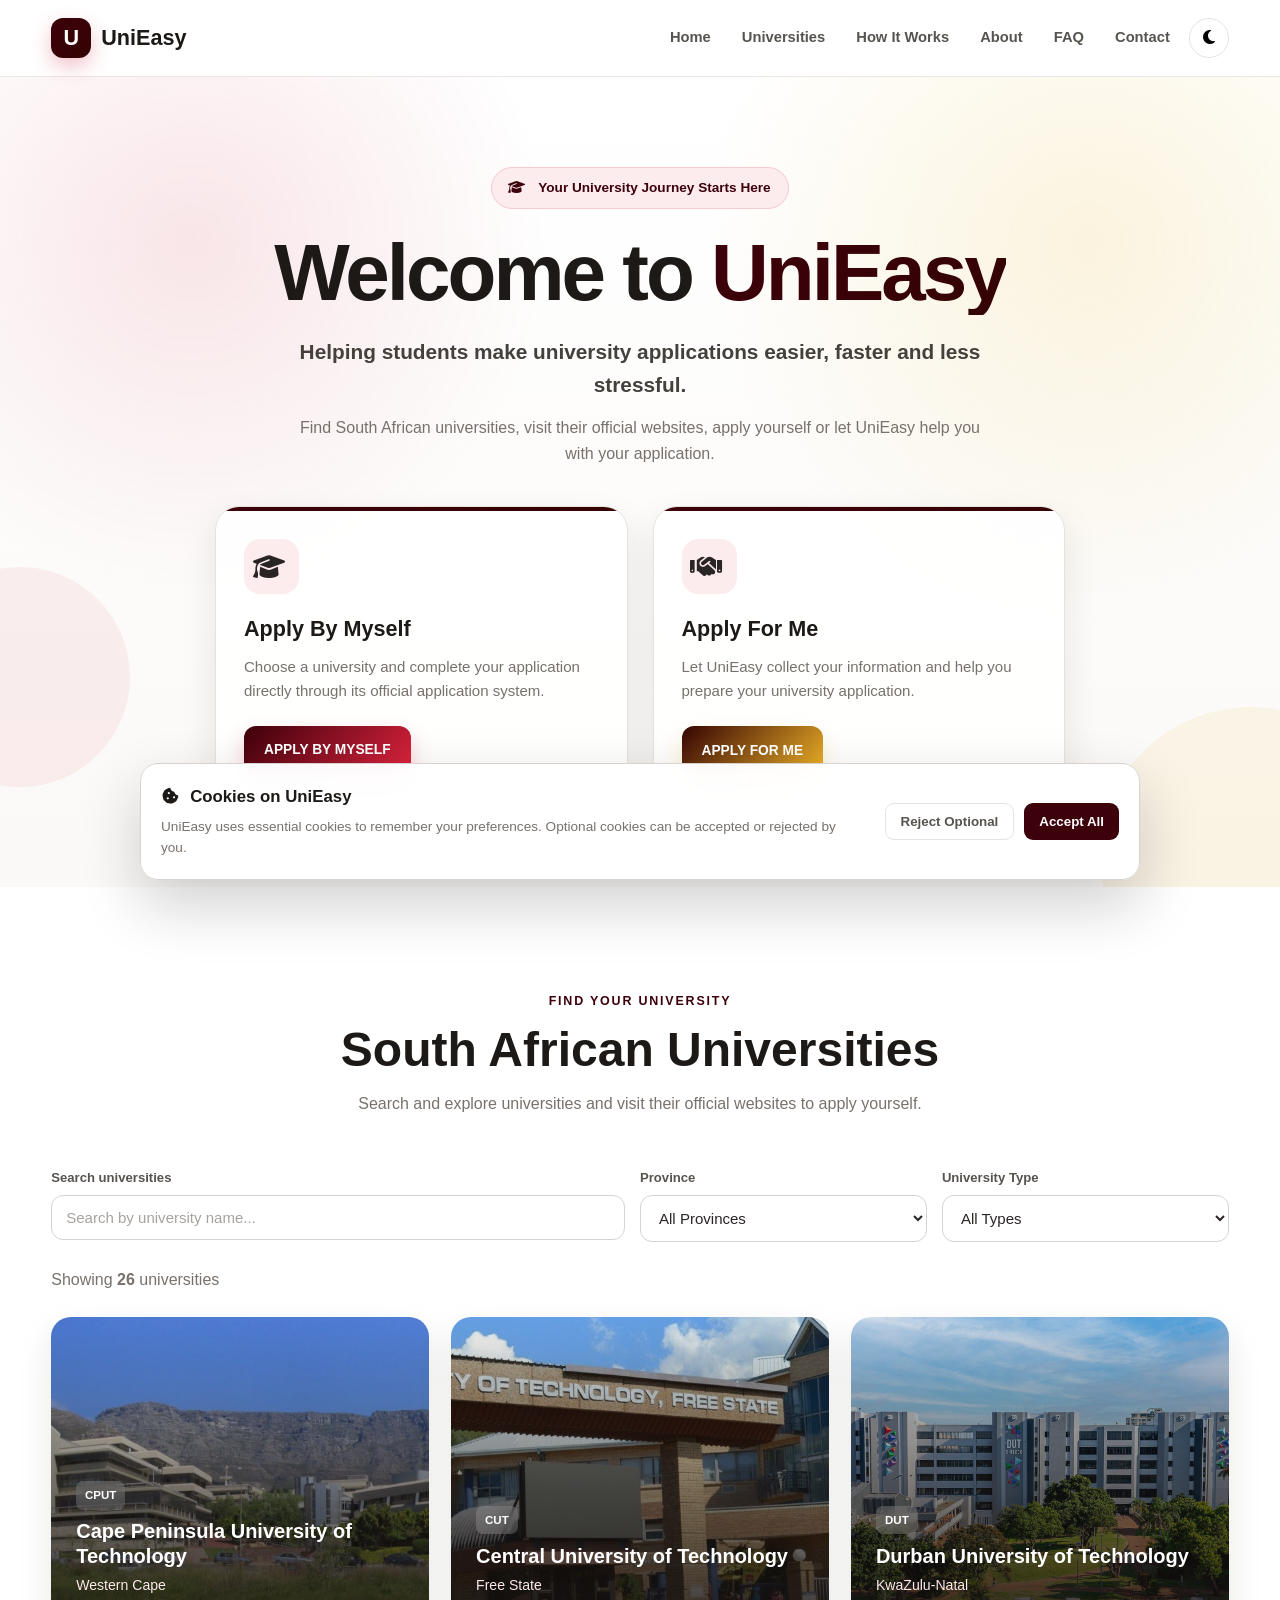
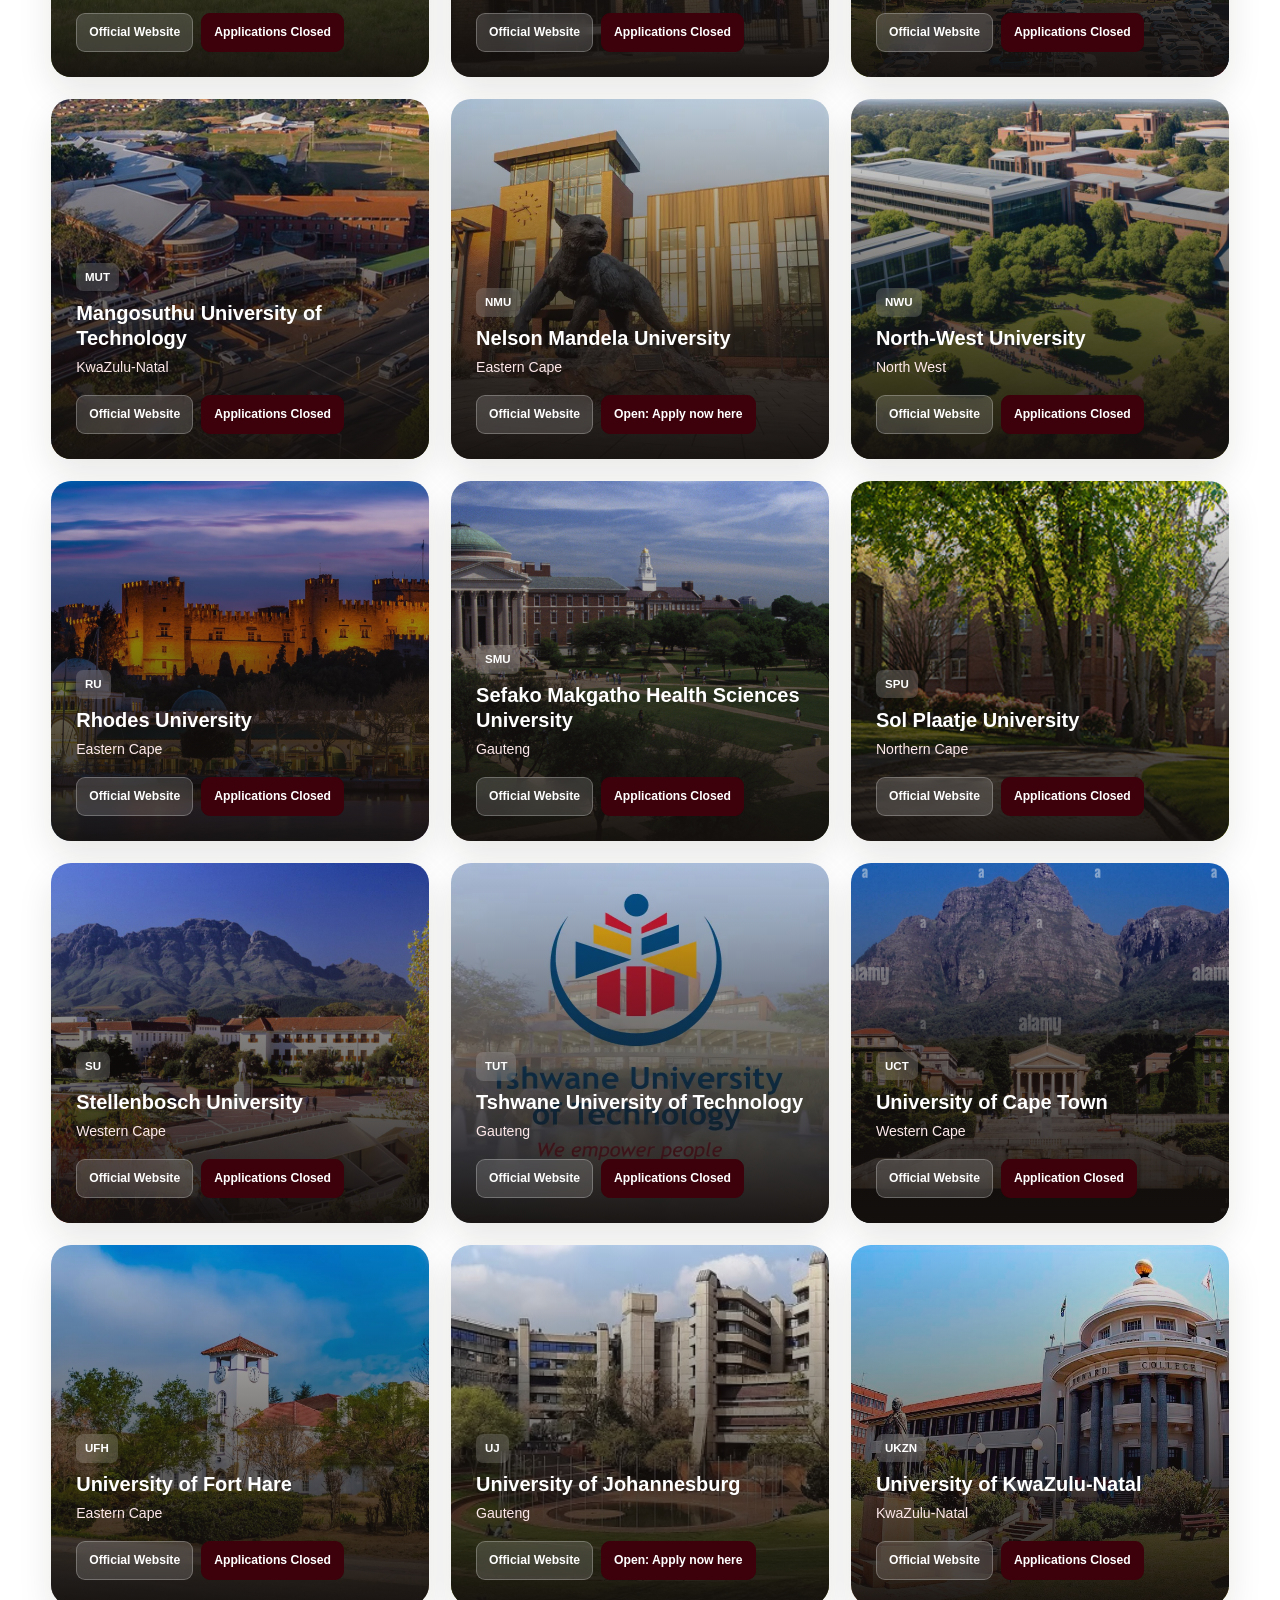
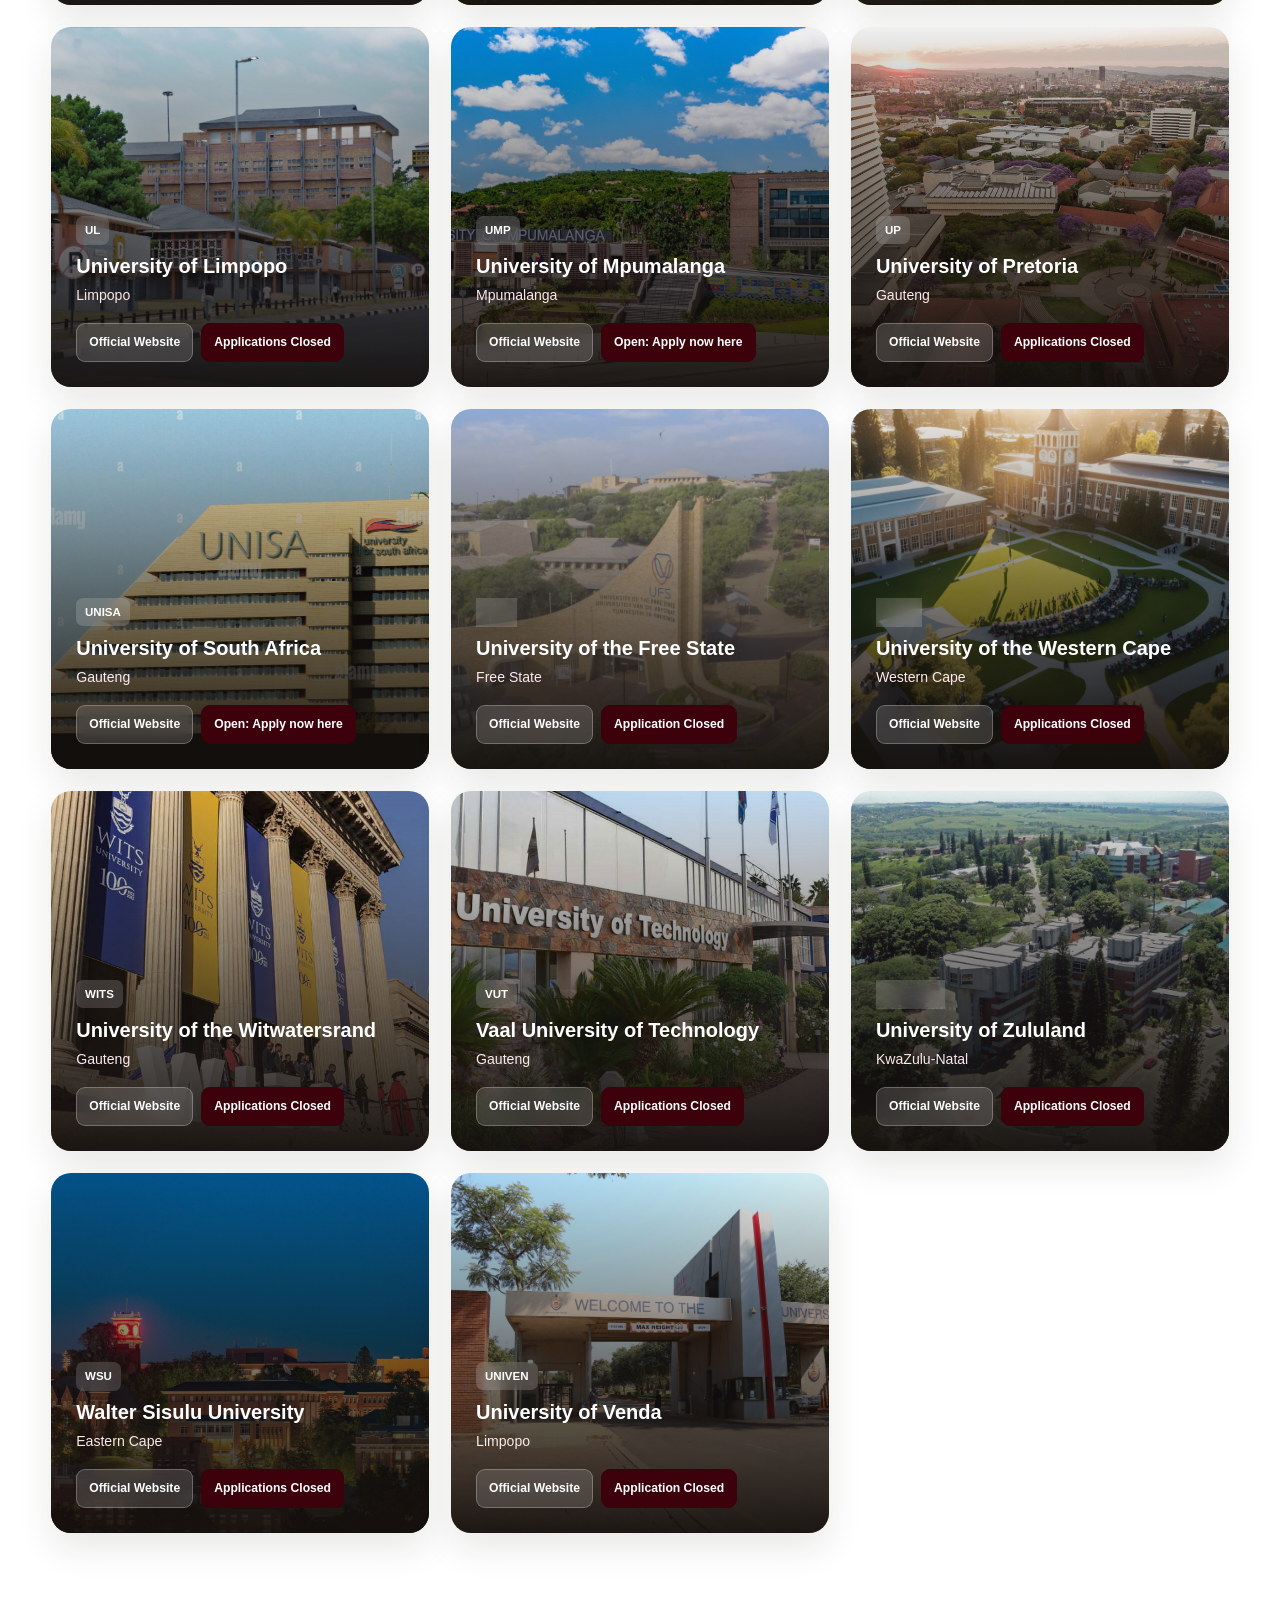
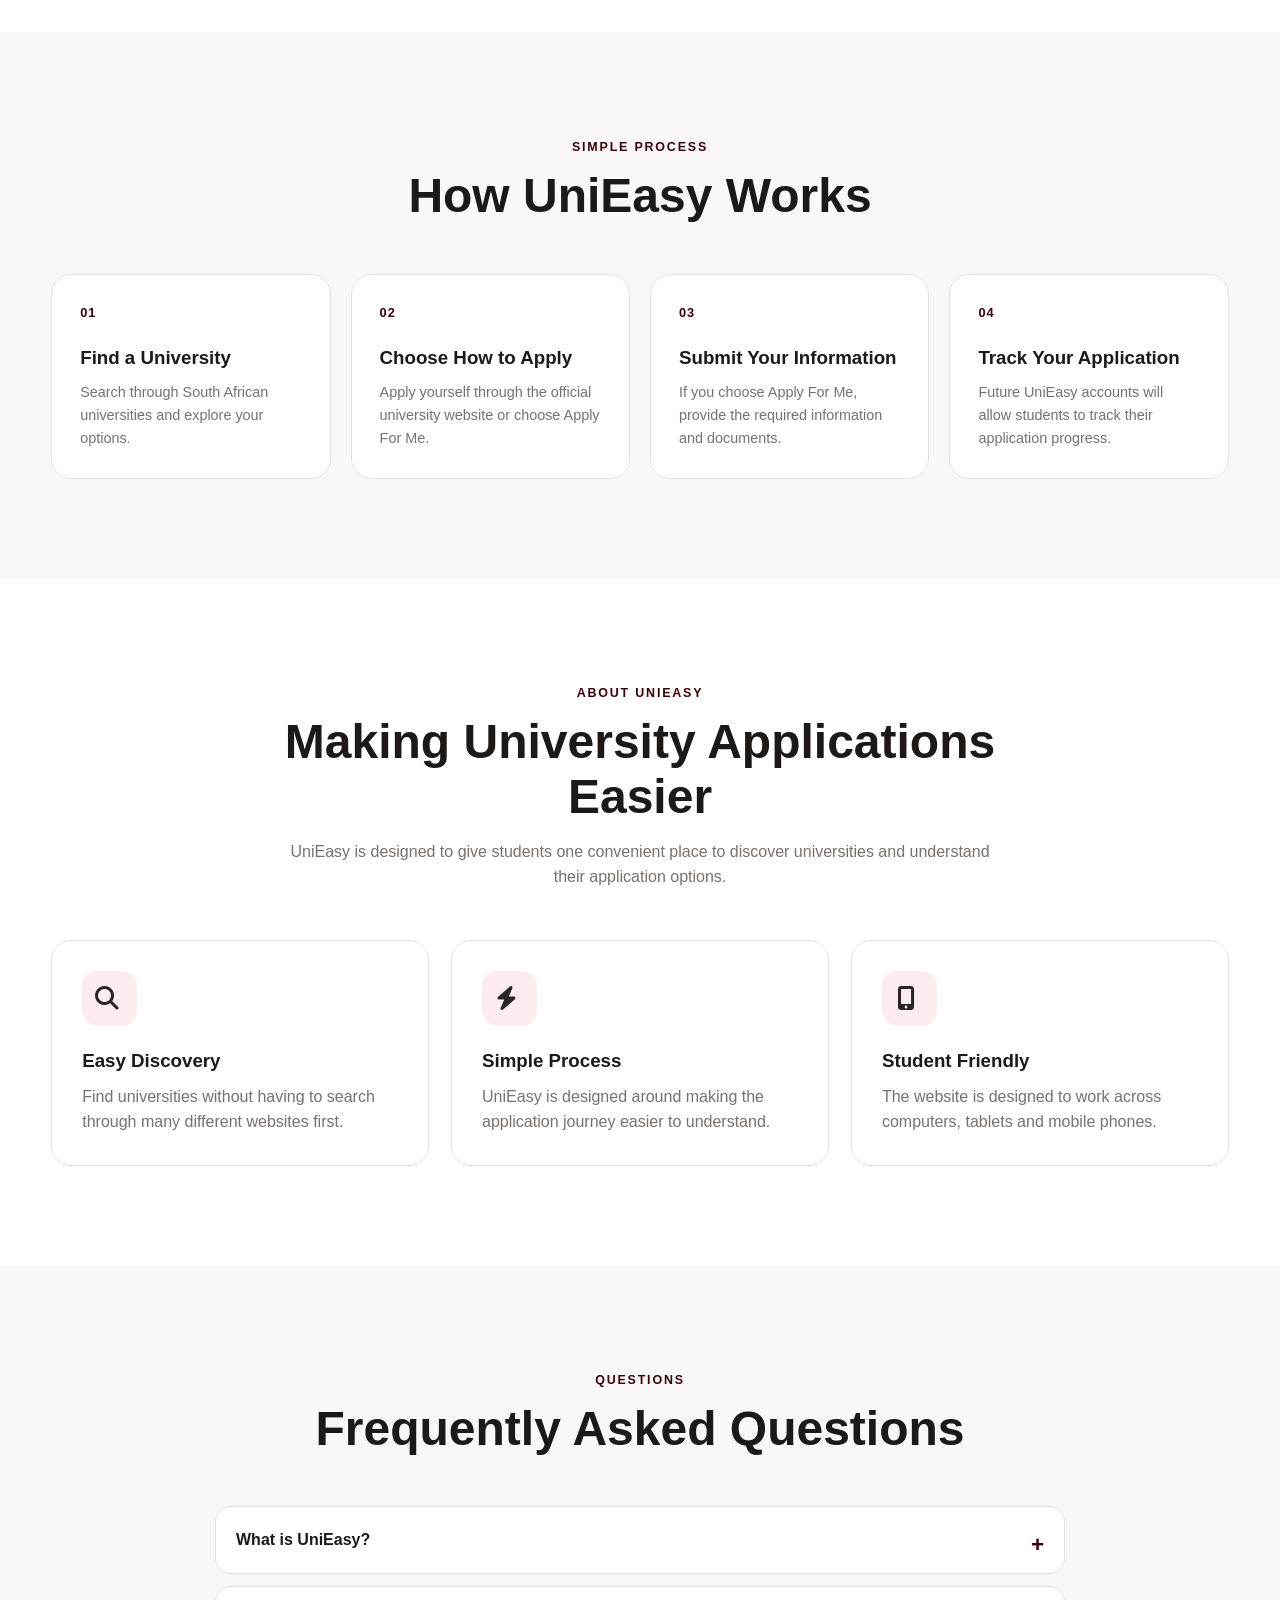
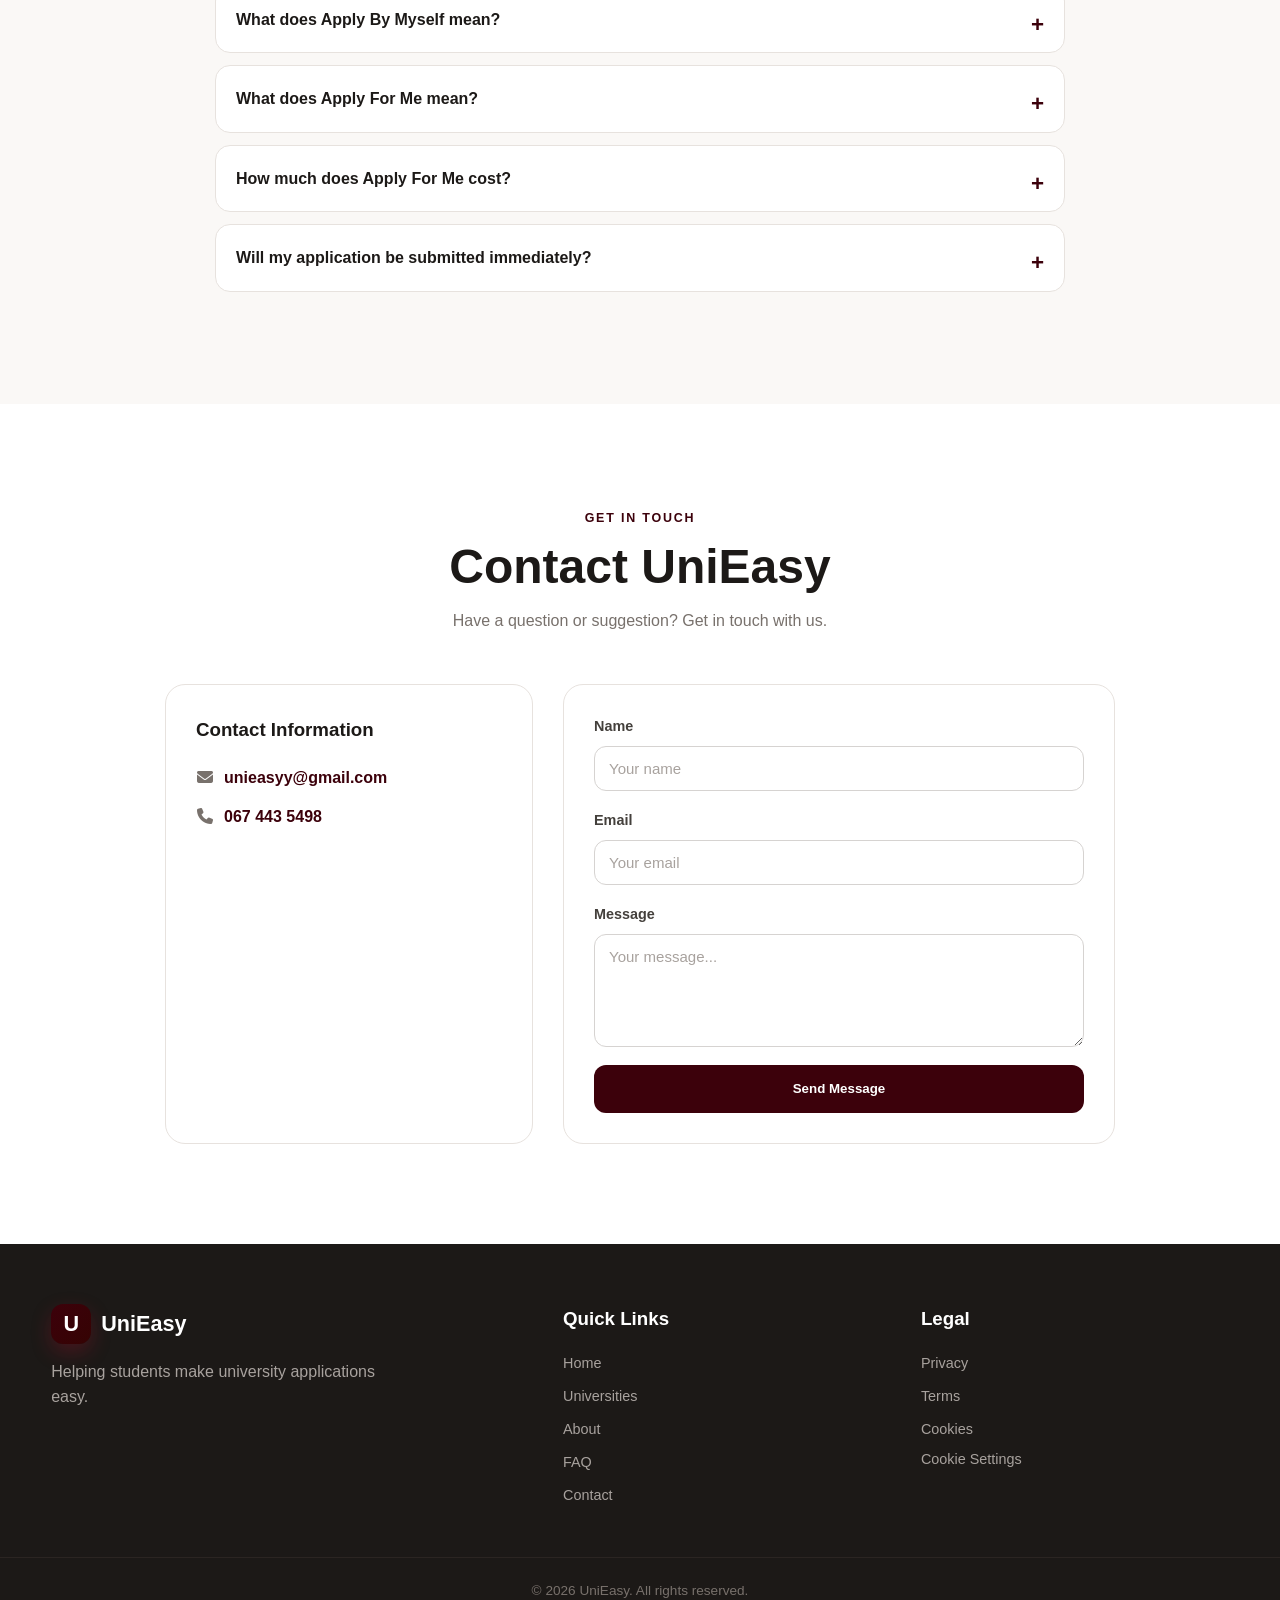
==== commit 92204861: "Update index.html" ====
--- a/index.html
+++ b/index.html
@@ -1938,7 +1938,7 @@
                                     rel="noopener noreferrer"
                                     class="university-button apply"
                                 >
-                                    Apply
+                                    Applications Closed
                                 </a>
 
                             </div>
@@ -1986,7 +1986,7 @@
                                     rel="noopener noreferrer"
                                     class="university-button apply"
                                 >
-                                    Apply
+                                    Applications Closed
                                 </a>
 
                             </div>
@@ -2034,7 +2034,7 @@
                                     rel="noopener noreferrer"
                                     class="university-button apply"
                                 >
-                                    Apply
+                                    Applications Closed
                                 </a>
 
                             </div>
@@ -2082,7 +2082,7 @@
                                     rel="noopener noreferrer"
                                     class="university-button apply"
                                 >
-                                    Apply
+                                    Applications Closed
                                 </a>
 
                             </div>
@@ -2130,7 +2130,7 @@
                                     rel="noopener noreferrer"
                                     class="university-button apply"
                                 >
-                                    Apply
+                                    Open: Apply now here
                                 </a>
 
                             </div>
@@ -2178,7 +2178,7 @@
                                     rel="noopener noreferrer"
                                     class="university-button apply"
                                 >
-                                    Apply
+                                    Applications Closed
                                 </a>
 
                             </div>
@@ -2226,7 +2226,7 @@
                                     rel="noopener noreferrer"
                                     class="university-button apply"
                                 >
-                                    Apply
+                                    Applications Closed
                                 </a>
 
                             </div>
@@ -2274,7 +2274,7 @@
                                     rel="noopener noreferrer"
                                     class="university-button apply"
                                 >
-                                    Apply
+                                    Applications Closed
                                 </a>
 
                             </div>
@@ -2322,7 +2322,7 @@
                                     rel="noopener noreferrer"
                                     class="university-button apply"
                                 >
-                                    Apply
+                                    Applications Closed
                                 </a>
 
                             </div>
@@ -2370,7 +2370,7 @@
                                     rel="noopener noreferrer"
                                     class="university-button apply"
                                 >
-                                    Apply
+                                    Applications Closed
                                 </a>
 
                             </div>
@@ -2418,7 +2418,7 @@
                                     rel="noopener noreferrer"
                                     class="university-button apply"
                                 >
-                                    Apply
+                                    Applications Closed
                                 </a>
 
                             </div>
@@ -2466,7 +2466,7 @@
                                     rel="noopener noreferrer"
                                     class="university-button apply"
                                 >
-                                    Apply
+                                    Application Closed
                                 </a>
 
                             </div>
@@ -2514,7 +2514,7 @@
                                     rel="noopener noreferrer"
                                     class="university-button apply"
                                 >
-                                    Apply
+                                    Applications Closed
                                 </a>
 
                             </div>
@@ -2562,7 +2562,7 @@
                                     rel="noopener noreferrer"
                                     class="university-button apply"
                                 >
-                                    Apply
+                                    Open: Apply now here
                                 </a>
 
                             </div>
@@ -2610,7 +2610,7 @@
                                     rel="noopener noreferrer"
                                     class="university-button apply"
                                 >
-                                    Apply
+                                    Applications Closed
                                 </a>
 
                             </div>
@@ -2658,7 +2658,7 @@
                                     rel="noopener noreferrer"
                                     class="university-button apply"
                                 >
-                                    Apply
+                                    Applications Closed
                                 </a>
 
                             </div>
@@ -2706,7 +2706,7 @@
                                     rel="noopener noreferrer"
                                     class="university-button apply"
                                 >
-                                    Apply
+                                    Open: Apply now here
                                 </a>
 
                             </div>
@@ -2754,7 +2754,7 @@
                                     rel="noopener noreferrer"
                                     class="university-button apply"
                                 >
-                                    Apply
+                                    Applications Closed
                                 </a>
 
                             </div>
@@ -2802,7 +2802,7 @@
                                     rel="noopener noreferrer"
                                     class="university-button apply"
                                 >
-                                    Apply
+                                    Open: Apply now here
                                 </a>
 
                             </div>
@@ -2850,7 +2850,7 @@
                                     rel="noopener noreferrer"
                                     class="university-button apply"
                                 >
-                                    Apply
+                                    Application Closed
                                 </a>
 
                             </div>
@@ -2898,7 +2898,7 @@
                                     rel="noopener noreferrer"
                                     class="university-button apply"
                                 >
-                                    Apply
+                                    Applications Closed
                                 </a>
 
                             </div>
@@ -2946,7 +2946,7 @@
                                     rel="noopener noreferrer"
                                     class="university-button apply"
                                 >
-                                    Apply
+                                    Applications Closed
                                 </a>
 
                             </div>
@@ -2994,7 +2994,7 @@
                                     rel="noopener noreferrer"
                                     class="university-button apply"
                                 >
-                                    Apply
+                                    Applications Closed
                                 </a>
 
                             </div>
@@ -3042,7 +3042,7 @@
                                     rel="noopener noreferrer"
                                     class="university-button apply"
                                 >
-                                    Apply
+                                    Applications Closed
                                 </a>
 
                             </div>
@@ -3090,7 +3090,7 @@
                                     rel="noopener noreferrer"
                                     class="university-button apply"
                                 >
-                                    Apply
+                                    Applications Closed
                                 </a>
 
                             </div>
@@ -3138,7 +3138,7 @@
                                     rel="noopener noreferrer"
                                     class="university-button apply"
                                 >
-                                    Apply
+                                    Application Closed
                                 </a>
 
                             </div>
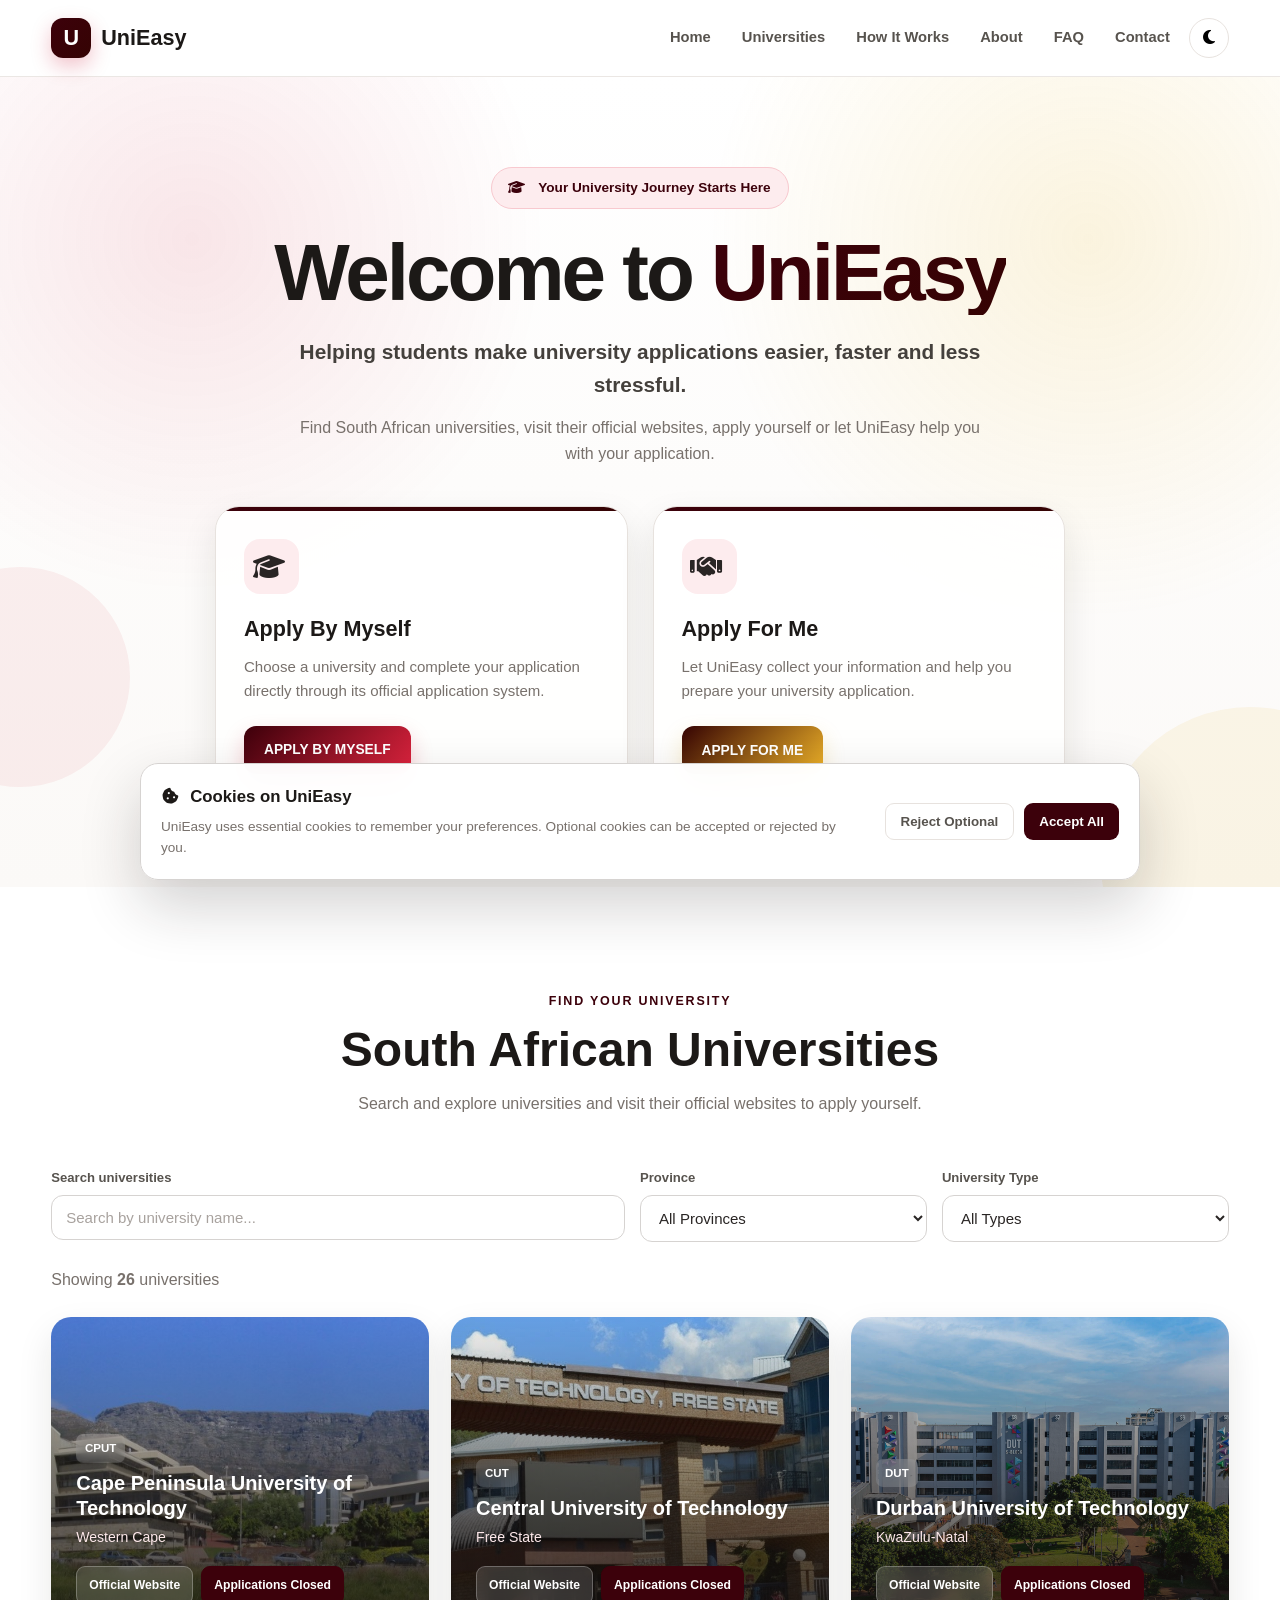
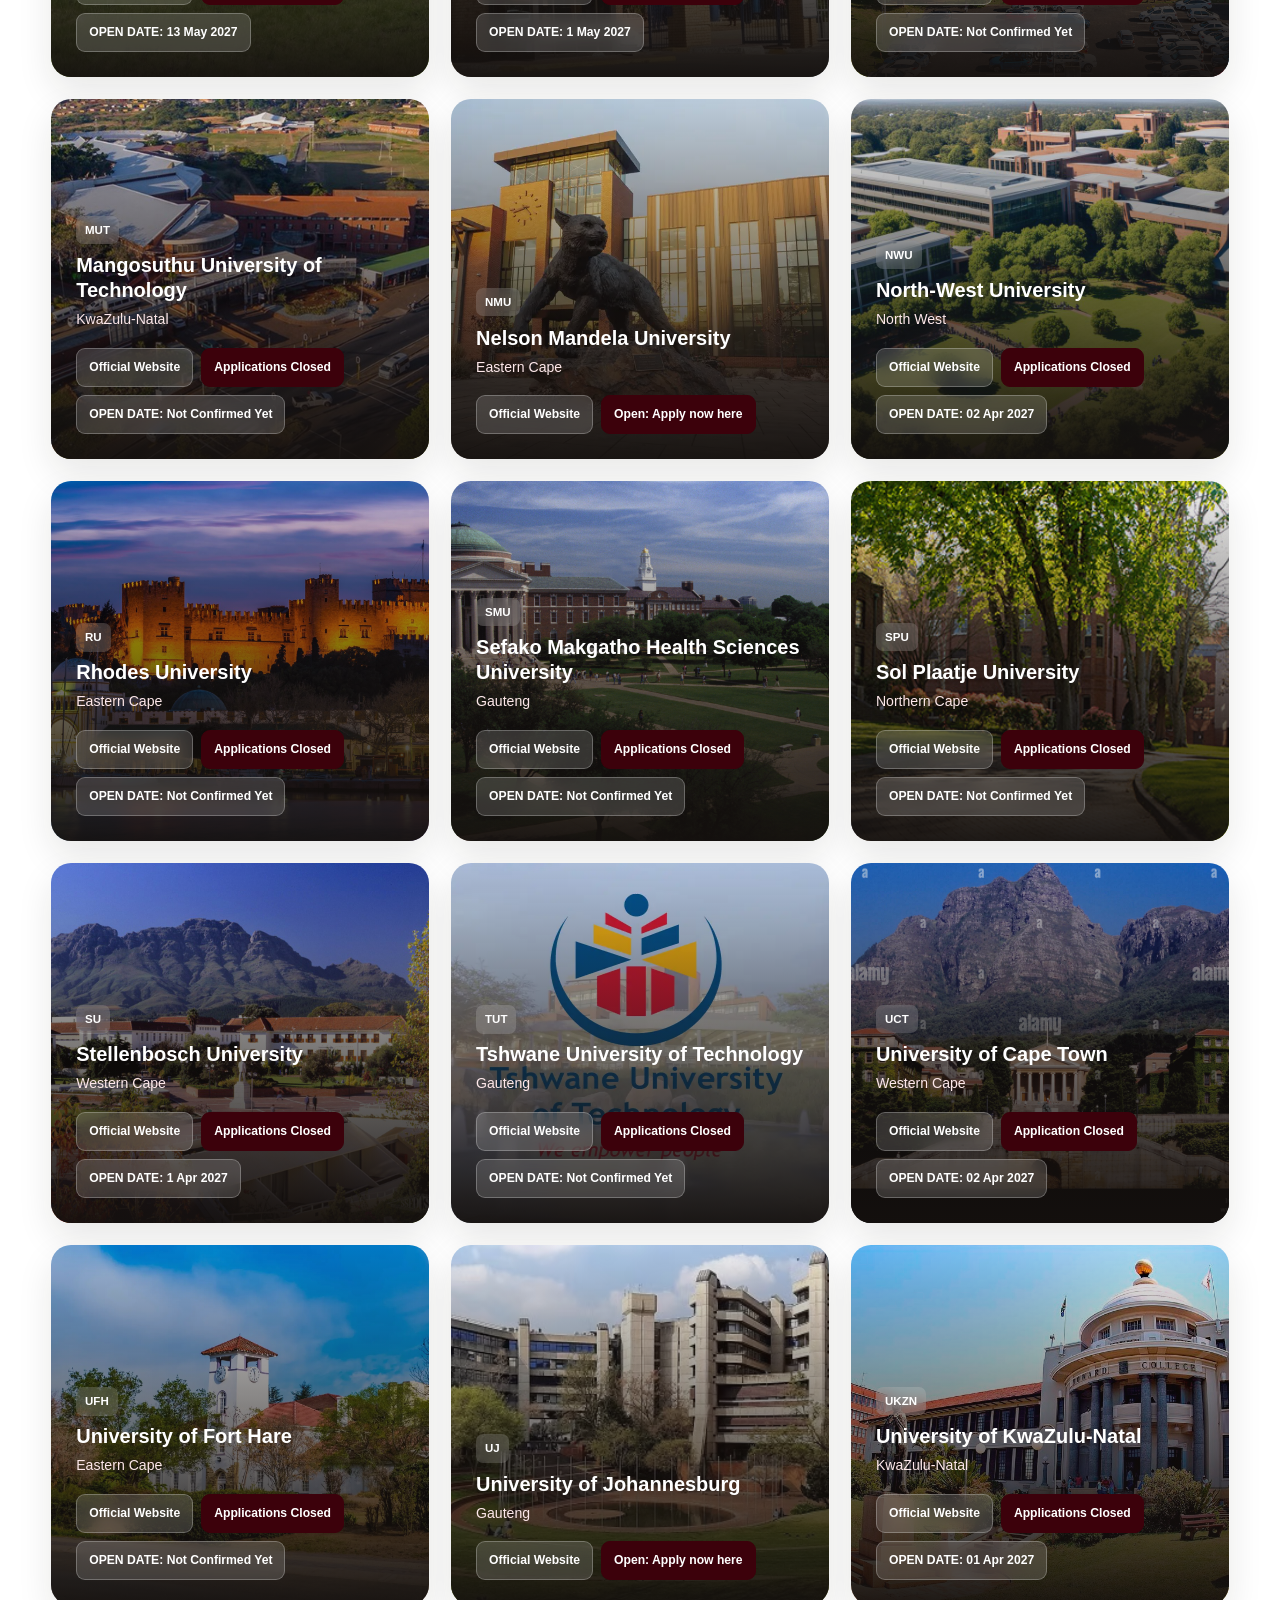
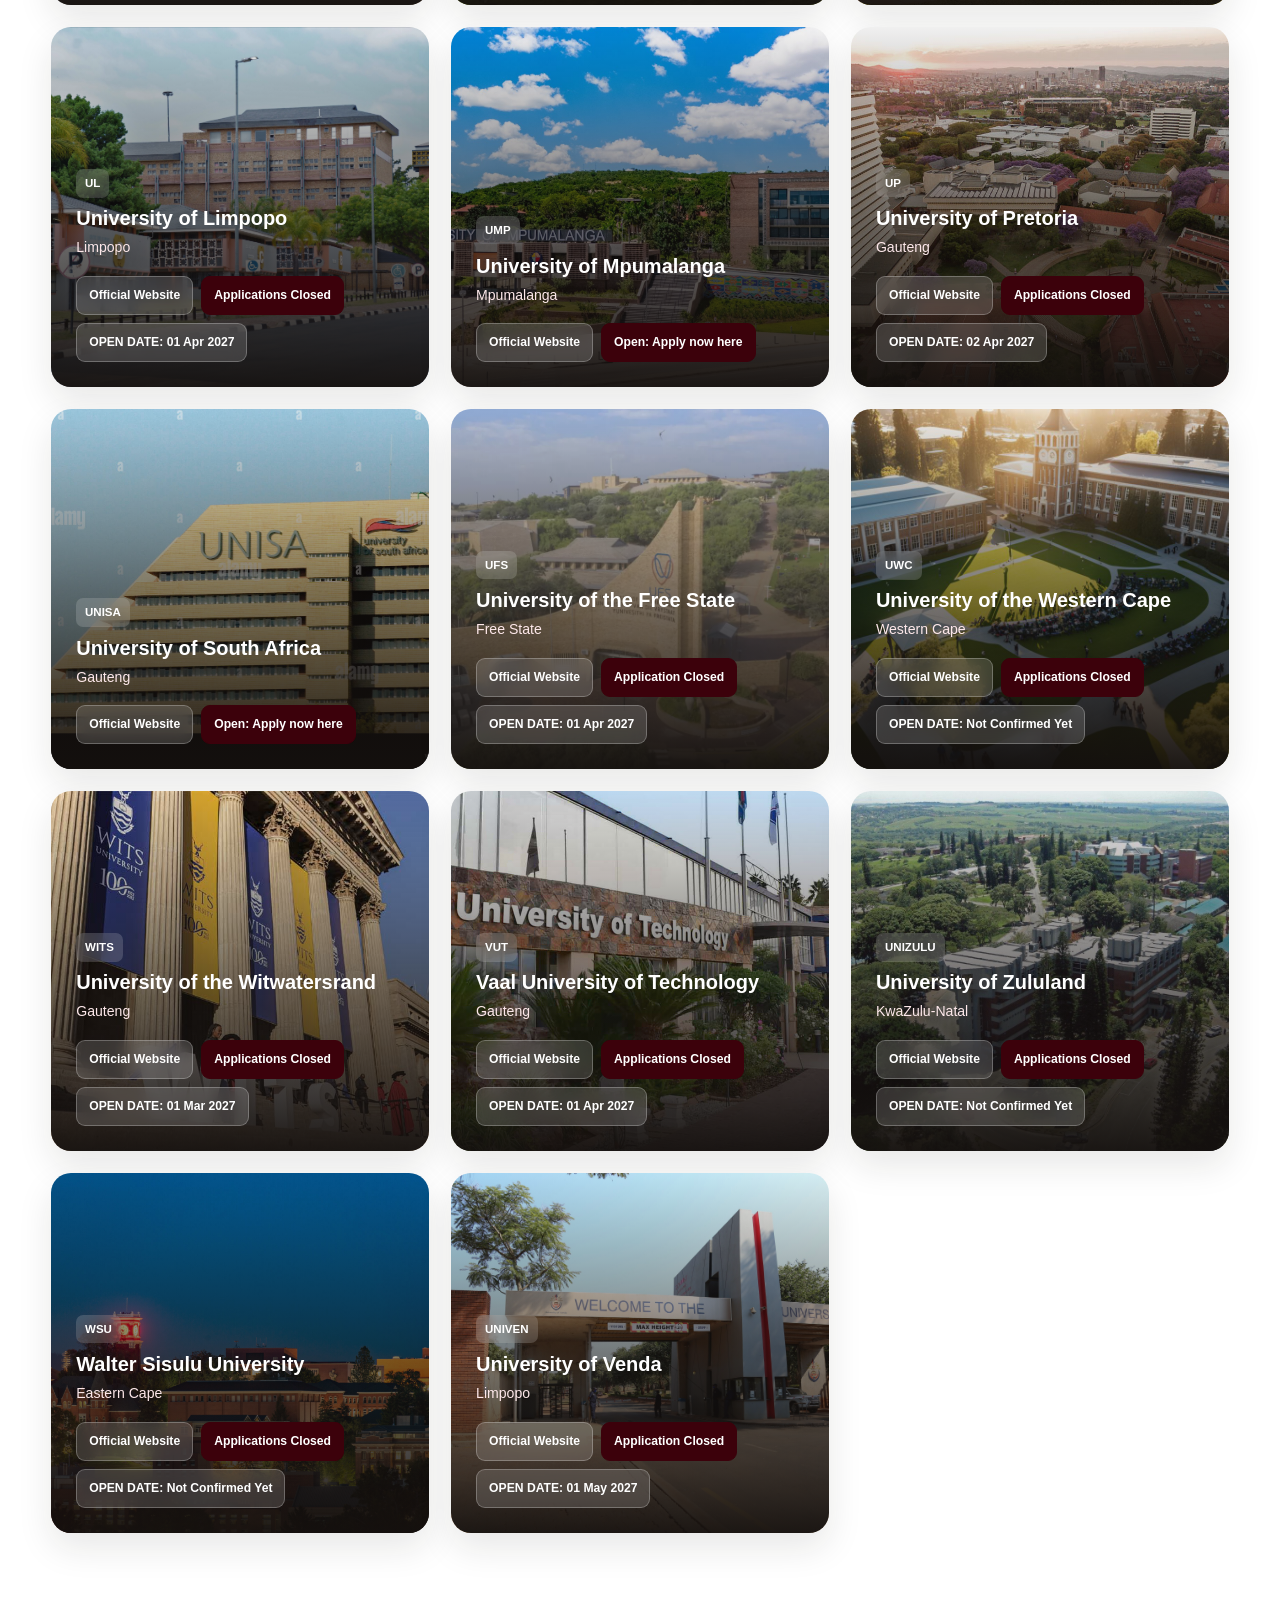
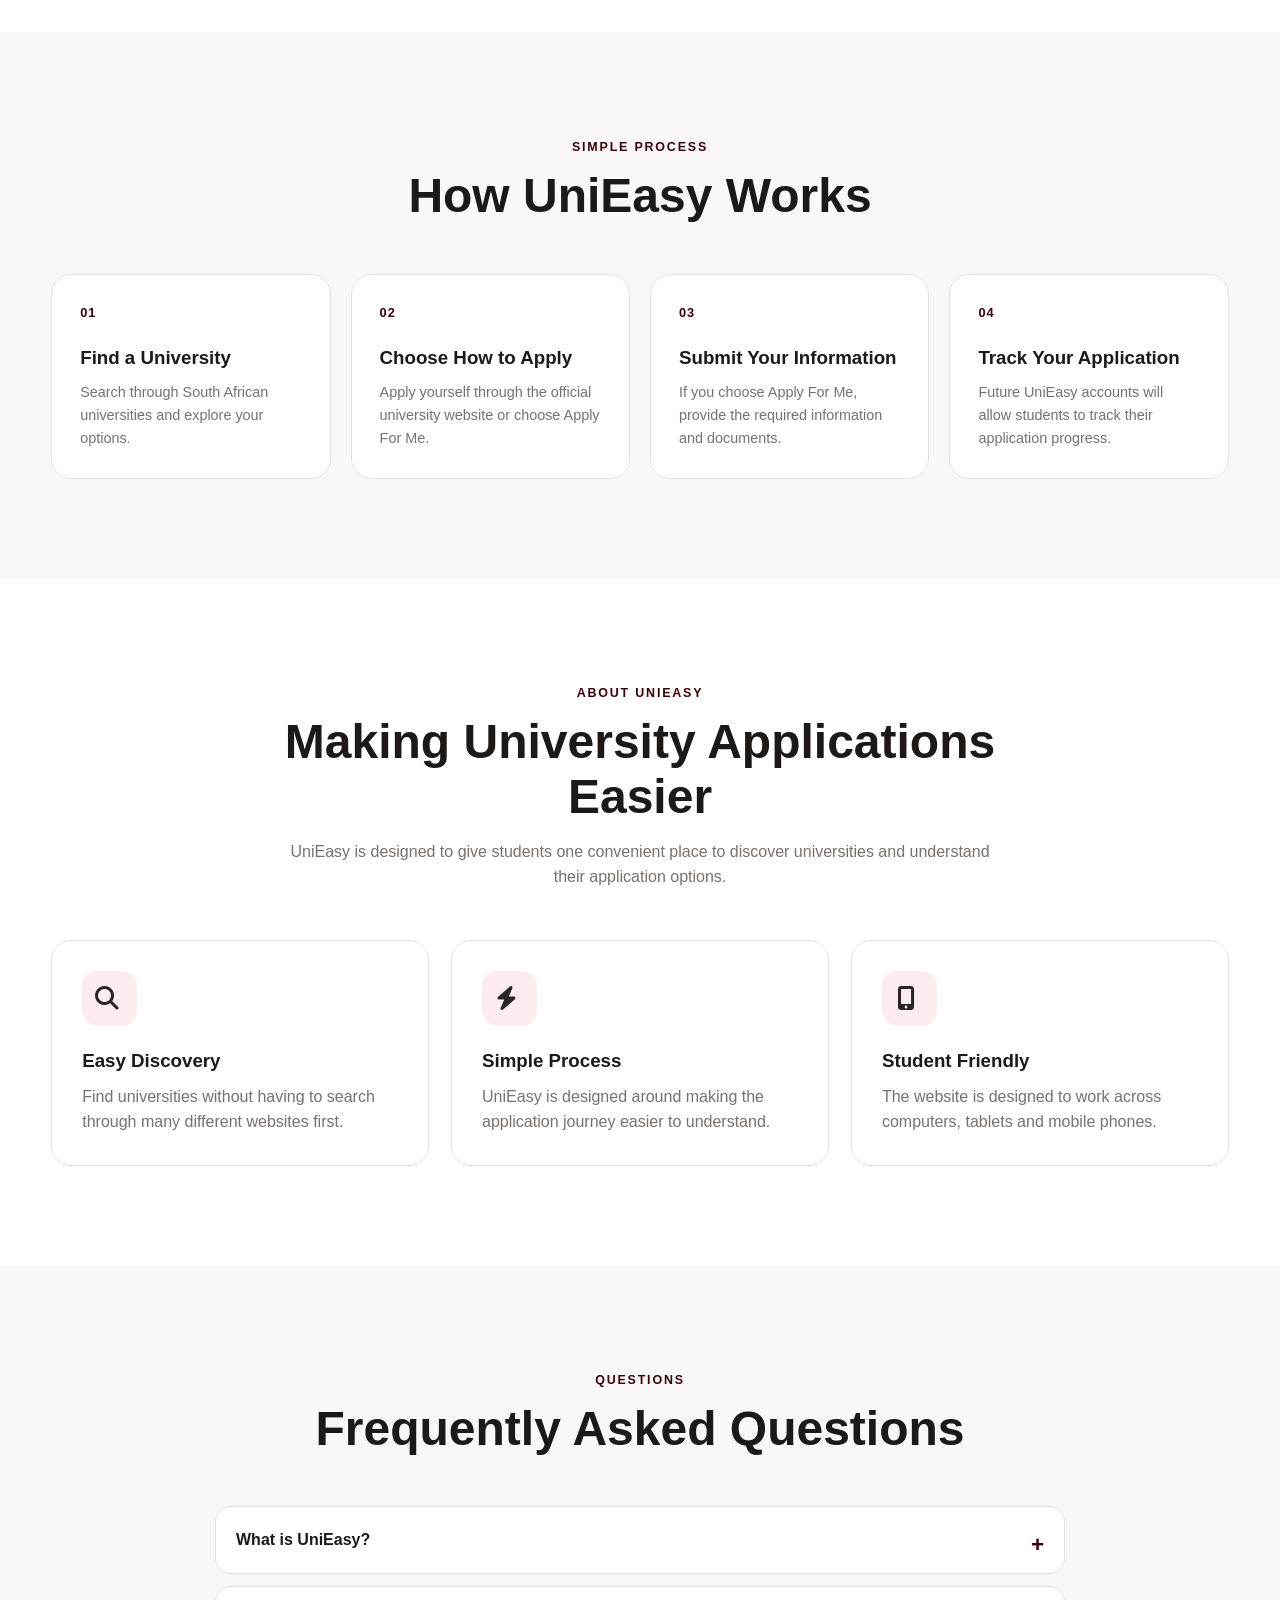
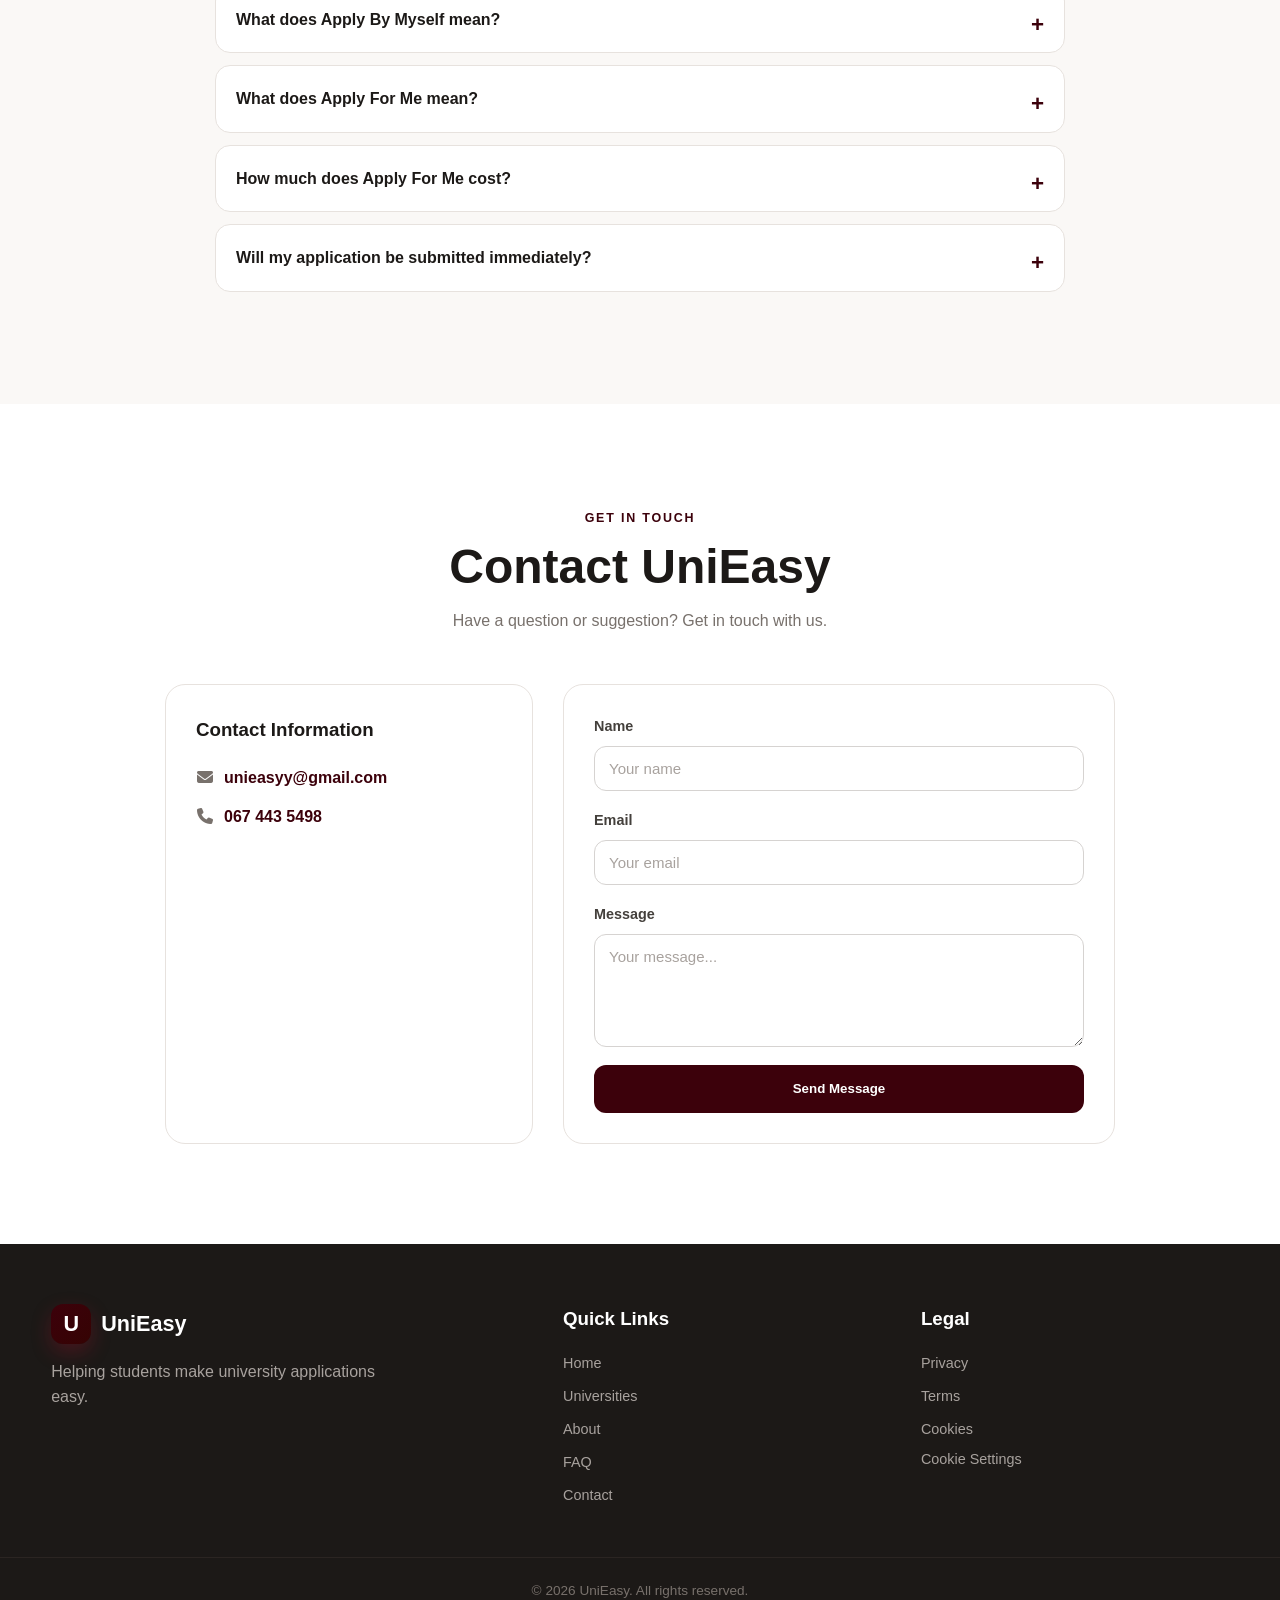
==== commit 52d26deb: "Update print statement from 'Hello' to 'Goodbye'" ====
--- a/index.html
+++ b/index.html
@@ -1941,6 +1941,12 @@
                                     Applications Closed
                                 </a>
 
+                                 <a
+                                    class="university-button"
+                                >
+                                    OPEN DATE: 13 May 2027
+                                </a>
+
                             </div>
 
                         </div>
@@ -1989,6 +1995,12 @@
                                     Applications Closed
                                 </a>
 
+                                <a
+                                    class="university-button"
+                                >
+                                    OPEN DATE: 1 May 2027
+                                </a>
+
                             </div>
 
                         </div>
@@ -2037,6 +2049,12 @@
                                     Applications Closed
                                 </a>
 
+                                <a
+                                    class="university-button"
+                                >
+                                    OPEN DATE: Not Confirmed Yet
+                                </a>
+
                             </div>
 
                         </div>
@@ -2085,6 +2103,12 @@
                                     Applications Closed
                                 </a>
 
+                                <a
+                                    class="university-button"
+                                >
+                                    OPEN DATE: Not Confirmed Yet
+                                </a>
+
                             </div>
 
                         </div>
@@ -2181,6 +2205,12 @@
                                     Applications Closed
                                 </a>
 
+                                <a
+                                    class="university-button"
+                                >
+                                    OPEN DATE: 02 Apr 2027
+                                </a>
+
                             </div>
 
                         </div>
@@ -2229,6 +2259,12 @@
                                     Applications Closed
                                 </a>
 
+                                <a
+                                    class="university-button"
+                                >
+                                    OPEN DATE: Not Confirmed Yet
+                                </a>
+
                             </div>
 
                         </div>
@@ -2277,6 +2313,12 @@
                                     Applications Closed
                                 </a>
 
+                                <a
+                                    class="university-button"
+                                >
+                                    OPEN DATE: Not Confirmed Yet
+                                </a>
+
                             </div>
 
                         </div>
@@ -2325,6 +2367,12 @@
                                     Applications Closed
                                 </a>
 
+                                <a
+                                    class="university-button"
+                                >
+                                    OPEN DATE: Not Confirmed Yet
+                                </a>
+
                             </div>
 
                         </div>
@@ -2373,6 +2421,12 @@
                                     Applications Closed
                                 </a>
 
+                                <a
+                                    class="university-button"
+                                >
+                                    OPEN DATE: 1 Apr 2027
+                                </a>
+
                             </div>
 
                         </div>
@@ -2421,6 +2475,12 @@
                                     Applications Closed
                                 </a>
 
+                                <a
+                                    class="university-button"
+                                >
+                                    OPEN DATE: Not Confirmed Yet
+                                </a>
+
                             </div>
 
                         </div>
@@ -2469,6 +2529,12 @@
                                     Application Closed
                                 </a>
 
+                                <a
+                                    class="university-button"
+                                >
+                                    OPEN DATE: 02 Apr 2027
+                                </a>
+
                             </div>
 
                         </div>
@@ -2517,6 +2583,12 @@
                                     Applications Closed
                                 </a>
 
+                                <a
+                                    class="university-button"
+                                >
+                                    OPEN DATE: Not Confirmed Yet
+                                </a>
+
                             </div>
 
                         </div>
@@ -2613,6 +2685,12 @@
                                     Applications Closed
                                 </a>
 
+                                <a
+                                    class="university-button"
+                                >
+                                    OPEN DATE: 01 Apr 2027
+                                </a>
+
                             </div>
 
                         </div>
@@ -2661,6 +2739,12 @@
                                     Applications Closed
                                 </a>
 
+                                <a
+                                    class="university-button"
+                                >
+                                    OPEN DATE: 01 Apr 2027
+                                </a>
+
                             </div>
 
                         </div>
@@ -2757,6 +2841,12 @@
                                     Applications Closed
                                 </a>
 
+                                <a
+                                    class="university-button"
+                                >
+                                    OPEN DATE: 02 Apr 2027
+                                </a>
+
                             </div>
 
                         </div>
@@ -2853,6 +2943,12 @@
                                     Application Closed
                                 </a>
 
+                                <a
+                                    class="university-button"
+                                >
+                                    OPEN DATE: 01 Apr 2027
+                                </a>
+
                             </div>
 
                         </div>
@@ -2901,6 +2997,12 @@
                                     Applications Closed
                                 </a>
 
+                                <a
+                                    class="university-button"
+                                >
+                                    OPEN DATE: Not Confirmed Yet
+                                </a>
+
                             </div>
 
                         </div>
@@ -2949,6 +3051,12 @@
                                     Applications Closed
                                 </a>
 
+                                <a
+                                    class="university-button"
+                                >
+                                    OPEN DATE: 01 Mar 2027
+                                </a>
+
                             </div>
 
                         </div>
@@ -2997,6 +3105,12 @@
                                     Applications Closed
                                 </a>
 
+                                <a
+                                    class="university-button"
+                                >
+                                    OPEN DATE: 01 Apr 2027
+                                </a>
+
                             </div>
 
                         </div>
@@ -3045,6 +3159,12 @@
                                     Applications Closed
                                 </a>
 
+                                <a
+                                    class="university-button"
+                                >
+                                    OPEN DATE: Not Confirmed Yet
+                                </a>
+
                             </div>
 
                         </div>
@@ -3093,6 +3213,12 @@
                                     Applications Closed
                                 </a>
 
+                                <a
+                                    class="university-button"
+                                >
+                                    OPEN DATE: Not Confirmed Yet
+                                </a>
+
                             </div>
 
                         </div>
@@ -3139,6 +3265,12 @@
                                     class="university-button apply"
                                 >
                                     Application Closed
+                                </a>
+
+                                <a
+                                    class="university-button"
+                                >
+                                    OPEN DATE: 01 May 2027
                                 </a>
 
                             </div>
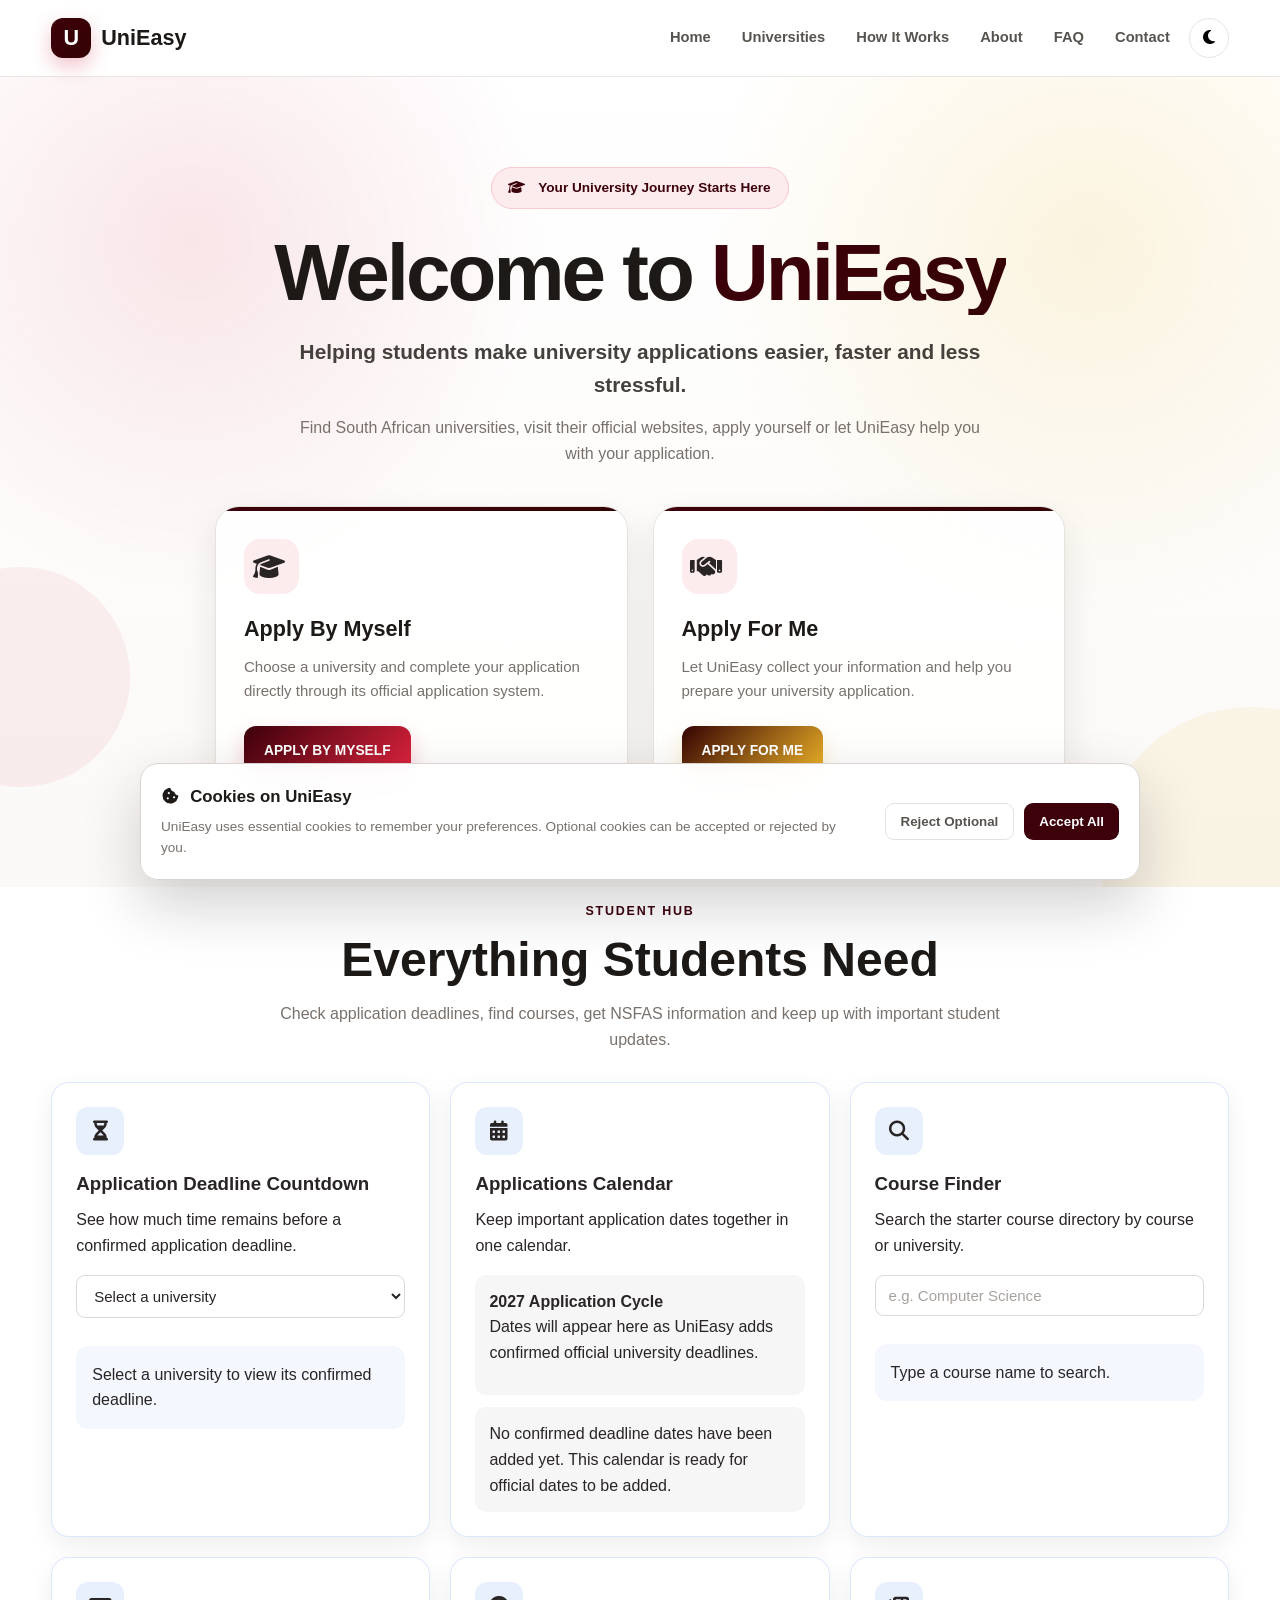
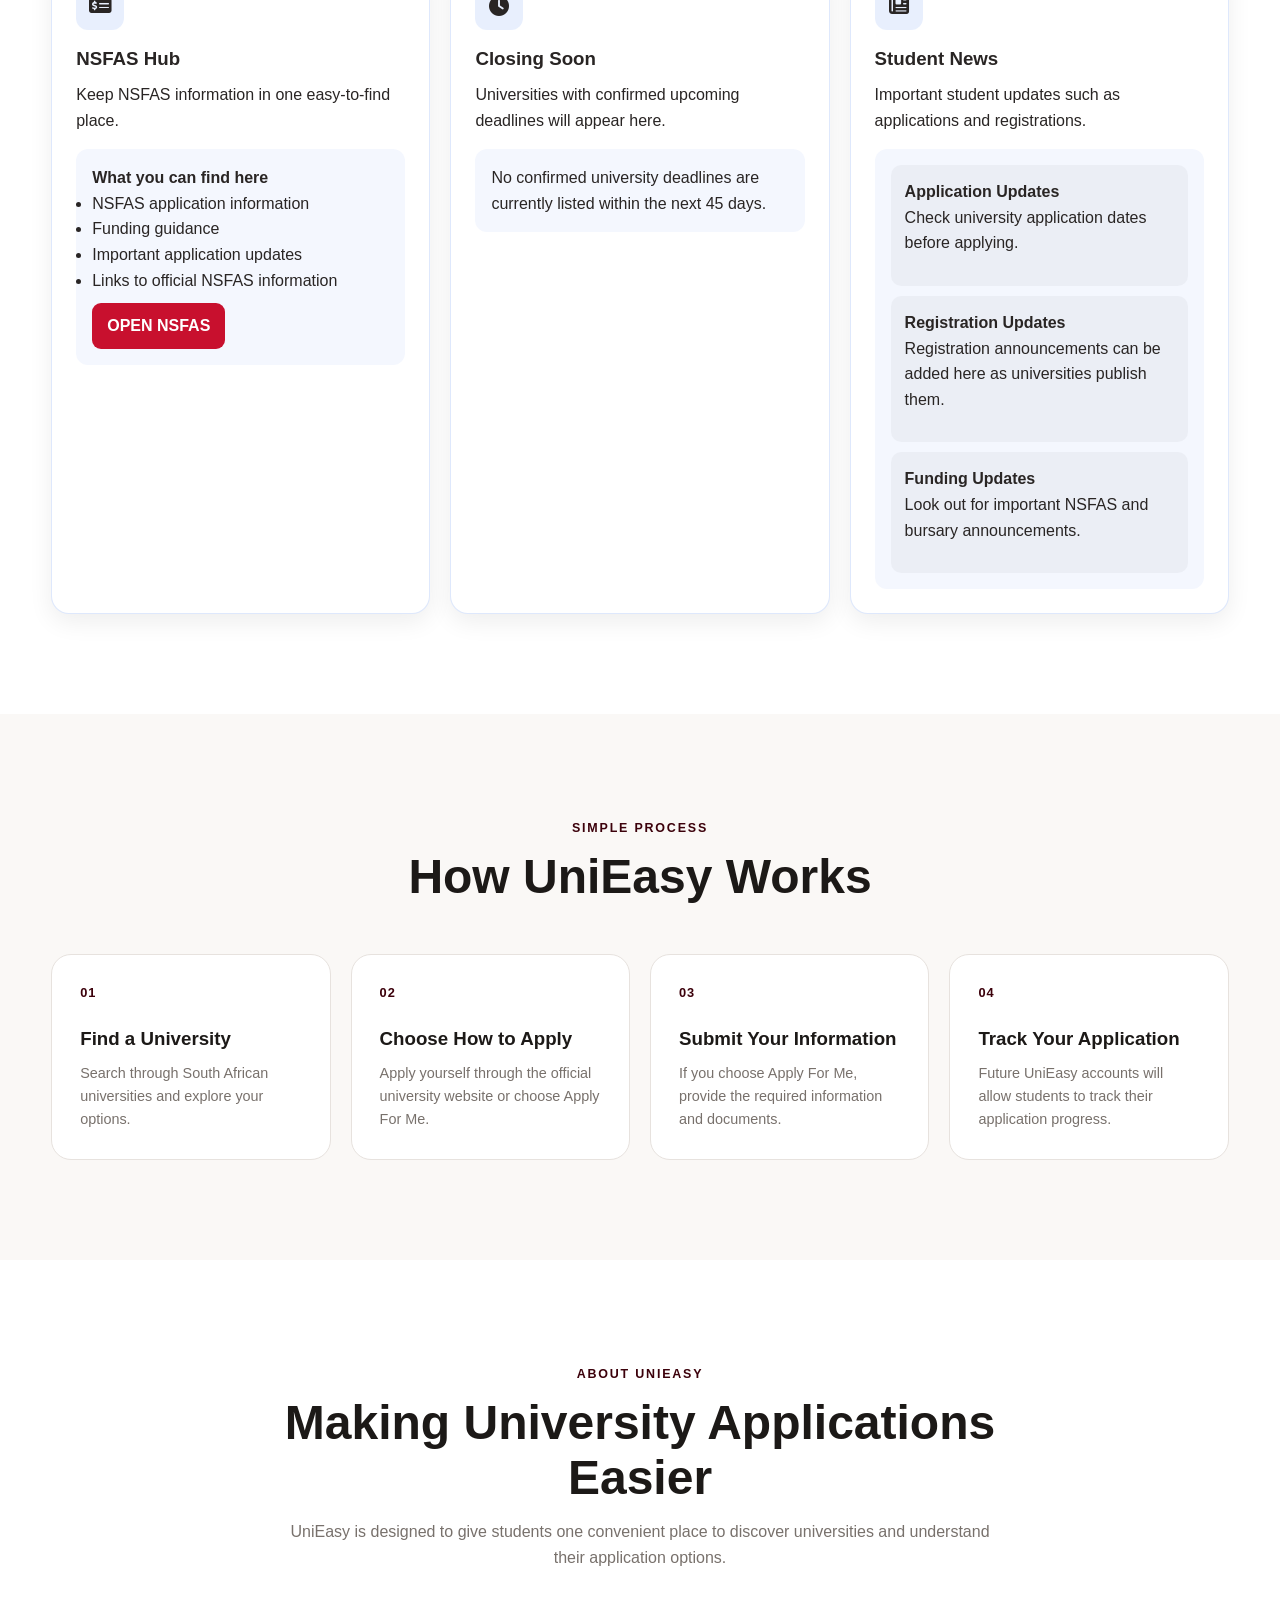
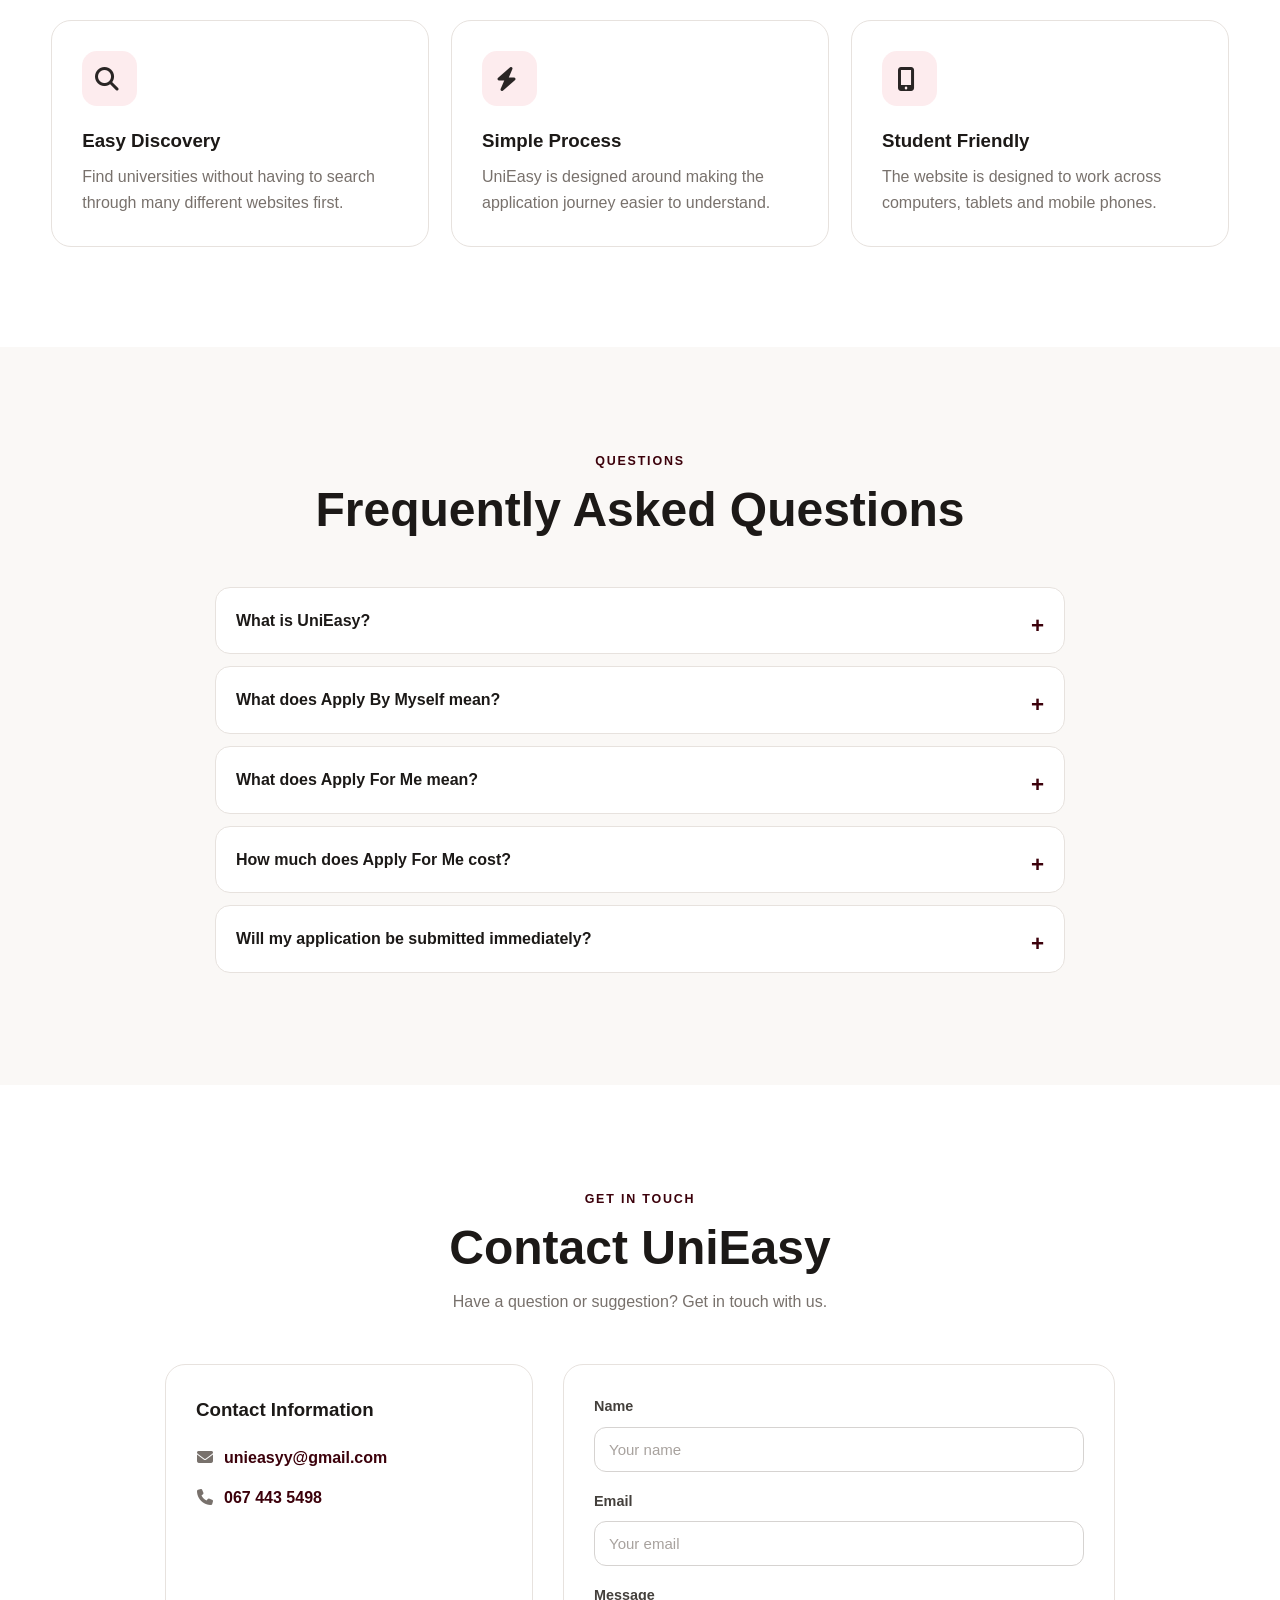
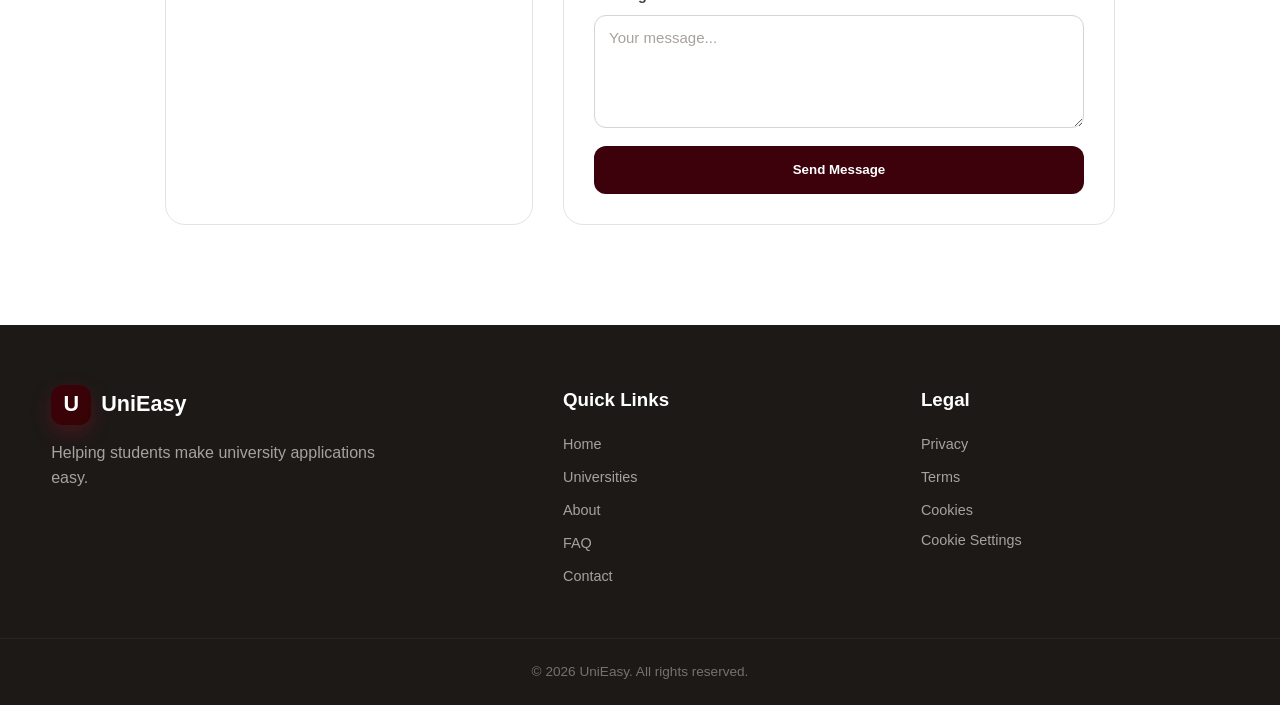
==== commit 58e466cc: "Update index.html" ====
--- a/index.html
+++ b/index.html
@@ -149,6 +149,196 @@
                 gap: 2px;
             }
         }
+
+        /* =========================================================
+           UNIEASY - APPLY BY MYSELF DEDICATED VIEW + STUDENT HUB
+        ========================================================= */
+        body.apply-by-myself-mode .site-header,
+        body.apply-by-myself-mode #home,
+        body.apply-by-myself-mode #studentToolsSection,
+        body.apply-by-myself-mode #applyForMeSection,
+        body.apply-by-myself-mode #how-it-works,
+        body.apply-by-myself-mode #about,
+        body.apply-by-myself-mode #faq,
+        body.apply-by-myself-mode #contact,
+        body.apply-by-myself-mode .site-footer,
+        body.apply-by-myself-mode #cookieBanner,
+        body.apply-by-myself-mode #backToTop {
+            display: none !important;
+        }
+
+        body.apply-by-myself-mode #mainContent {
+            display: block !important;
+        }
+
+        .student-tools-section {
+            padding: 10px 0 50px;
+        }
+
+        .student-tools-section .section-heading {
+            margin-bottom: 10px;
+        }
+
+        .apply-myself-tools {
+            display: grid;
+            grid-template-columns: repeat(3, minmax(0, 1fr));
+            gap: 20px;
+            margin: 30px 0;
+        }
+
+        .student-tool-card {
+            padding: 24px;
+            border-radius: 18px;
+            border: 1px solid rgba(37,99,235,.15);
+            background: var(--card-background, #fff);
+            box-shadow: 0 8px 25px rgba(0,0,0,.07);
+        }
+
+        .student-tool-icon {
+            width: 48px;
+            height: 48px;
+            display: inline-flex;
+            align-items: center;
+            justify-content: center;
+            border-radius: 12px;
+            background: rgba(37,99,235,.1);
+            margin-bottom: 14px;
+            font-size: 20px;
+        }
+
+        .student-tool-card h3 { margin: 0 0 8px; }
+        .student-tool-card p { margin: 0 0 16px; }
+
+        .student-tool-panel {
+            margin-top: 16px;
+            padding: 16px;
+            border-radius: 12px;
+            background: rgba(37,99,235,.05);
+        }
+
+        .deadline-item,
+        .news-item,
+        .calendar-item,
+        .course-result {
+            padding: 14px;
+            margin-bottom: 10px;
+            border-radius: 10px;
+            background: rgba(0,0,0,.035);
+        }
+
+        .deadline-item:last-child,
+        .news-item:last-child,
+        .calendar-item:last-child,
+        .course-result:last-child { margin-bottom: 0; }
+
+        .deadline-days {
+            font-weight: 800;
+            margin-top: 5px;
+        }
+
+        .tool-search,
+        .tool-select {
+            width: 100%;
+            padding: 11px 13px;
+            border: 1px solid rgba(0,0,0,.15);
+            border-radius: 9px;
+            margin-bottom: 12px;
+            background: inherit;
+        }
+
+        .tool-button {
+            border: 0;
+            border-radius: 9px;
+            padding: 10px 15px;
+            cursor: pointer;
+            font-weight: 700;
+            background: #c8102e;
+            color: #fff;
+        }
+
+        .calendar-grid {
+            display: grid;
+            grid-template-columns: repeat(7, 1fr);
+            gap: 5px;
+            margin-top: 12px;
+        }
+
+        .calendar-day {
+            min-height: 48px;
+            padding: 7px;
+            border-radius: 7px;
+            background: rgba(0,0,0,.035);
+            font-size: .85rem;
+        }
+
+        .calendar-day.has-date {
+            border: 2px solid #c8102e;
+            font-weight: 700;
+        }
+
+        .calendar-day small {
+            display: block;
+            margin-top: 4px;
+            font-size: .7rem;
+        }
+
+        .apply-myself-header {
+            padding: 35px 0 10px;
+        }
+
+        .apply-myself-header .back-to-site-button {
+            margin-bottom: 20px;
+        }
+
+        .apply-myself-tools-section {
+            padding-bottom: 20px;
+        }
+
+        @media (max-width: 900px) {
+            .apply-myself-tools {
+                grid-template-columns: repeat(2, minmax(0, 1fr));
+            }
+        }
+
+        @media (max-width: 600px) {
+            .apply-myself-tools {
+                grid-template-columns: 1fr;
+            }
+
+            .calendar-grid {
+                gap: 3px;
+            }
+
+            .calendar-day {
+                min-height: 42px;
+                padding: 5px;
+                font-size: .75rem;
+            }
+        }
+
+        body.dark-mode .student-tool-card {
+            background: #1f1f1f;
+        }
+
+        body.dark-mode .deadline-item,
+        body.dark-mode .news-item,
+        body.dark-mode .calendar-item,
+        body.dark-mode .course-result,
+        body.dark-mode .calendar-day {
+            background: rgba(255,255,255,.06);
+        }
+
+    
+        /* University discovery belongs to Apply By Myself and is hidden until opened. */
+        #universities {
+            display: none;
+        }
+
+        body.apply-by-myself-mode #universities {
+            display: block !important;
+        }
+
+
     </style>
 
 </head>
@@ -261,12 +451,13 @@
                                 official application system.
                             </p>
 
-                            <a
-                                href="#universities"
+                            <button
+                                type="button"
+                                id="openApplyByMyself"
                                 class="apply-btn apply-btn-primary"
                             >
                                 APPLY BY MYSELF
-                            </a>
+                            </button>
 
                         </div>
 
@@ -300,6 +491,182 @@
                     </div>
 
                 </div>
+
+            </div>
+
+        </section>
+
+
+        <!-- =====================================================
+             STUDENT HUB - MAIN PAGE
+        ====================================================== -->
+        <section id="studentToolsSection" class="student-tools-section">
+
+            <div class="container">
+
+                <div class="section-heading">
+                    <span class="section-label">STUDENT HUB</span>
+                    <h2>Everything Students Need</h2>
+                    <p>
+                        Check application deadlines, find courses, get NSFAS information
+                        and keep up with important student updates.
+                    </p>
+                </div>
+
+                <div class="apply-myself-tools-section">
+
+                    <div class="apply-myself-tools">
+
+                        <!-- 1. DEADLINE COUNTDOWN -->
+                        <article class="student-tool-card">
+                            <div class="student-tool-icon">
+                                <i class="fa-solid fa-hourglass-half" aria-hidden="true"></i>
+                            </div>
+                            <h3>Application Deadline Countdown</h3>
+                            <p>See how much time remains before a confirmed application deadline.</p>
+
+                            <select id="deadlineUniversitySelect" class="tool-select">
+                                <option value="">Select a university</option>
+                                <option value="CPUT">CPUT</option>
+                                <option value="CUT">CUT</option>
+                                <option value="DUT">DUT</option>
+                                <option value="MUT">MUT</option>
+                                <option value="NMU">Nelson Mandela University</option>
+                                <option value="NWU">North-West University</option>
+                                <option value="RU">Rhodes University</option>
+                                <option value="SMU">Sefako Makgatho Health Sciences University</option>
+                                <option value="SPU">Sol Plaatje University</option>
+                                <option value="SU">Stellenbosch University</option>
+                                <option value="TUT">Tshwane University of Technology</option>
+                                <option value="UCT">University of Cape Town</option>
+                                <option value="UFH">University of Fort Hare</option>
+                                <option value="UJ">University of Johannesburg</option>
+                                <option value="UKZN">University of KwaZulu-Natal</option>
+                                <option value="UL">University of Limpopo</option>
+                                <option value="UMP">University of Mpumalanga</option>
+                                <option value="UP">University of Pretoria</option>
+                                <option value="UNISA">University of South Africa</option>
+                                <option value="UFS">University of the Free State</option>
+                                <option value="UWC">University of the Western Cape</option>
+                                <option value="WITS">University of the Witwatersrand</option>
+                                <option value="VUT">Vaal University of Technology</option>
+                                <option value="UNIZULU">University of Zululand</option>
+                                <option value="WSU">Walter Sisulu University</option>
+                                <option value="UNIVEN">University of Venda</option>
+                            </select>
+
+                            <div id="deadlineCountdownResult" class="student-tool-panel">
+                                Select a university to view its confirmed deadline.
+                            </div>
+                        </article>
+
+                        <!-- 2. APPLICATIONS CALENDAR -->
+                        <article class="student-tool-card">
+                            <div class="student-tool-icon">
+                                <i class="fa-solid fa-calendar-days" aria-hidden="true"></i>
+                            </div>
+                            <h3>Applications Calendar</h3>
+                            <p>Keep important application dates together in one calendar.</p>
+
+                            <div class="calendar-item">
+                                <strong>2027 Application Cycle</strong>
+                                <p>
+                                    Dates will appear here as UniEasy adds confirmed
+                                    official university deadlines.
+                                </p>
+                            </div>
+
+                            <div id="applicationsCalendar" class="calendar-grid"></div>
+                        </article>
+
+                        <!-- 3. COURSE FINDER -->
+                        <article class="student-tool-card">
+                            <div class="student-tool-icon">
+                                <i class="fa-solid fa-magnifying-glass" aria-hidden="true"></i>
+                            </div>
+                            <h3>Course Finder</h3>
+                            <p>Search the starter course directory by course or university.</p>
+
+                            <input
+                                type="search"
+                                id="courseFinderInput"
+                                class="tool-search"
+                                placeholder="e.g. Computer Science"
+                            >
+
+                            <div id="courseFinderResults" class="student-tool-panel">
+                                Type a course name to search.
+                            </div>
+                        </article>
+
+                        <!-- 4. NSFAS HUB -->
+                        <article class="student-tool-card">
+                            <div class="student-tool-icon">
+                                <i class="fa-solid fa-money-check-dollar" aria-hidden="true"></i>
+                            </div>
+                            <h3>NSFAS Hub</h3>
+                            <p>Keep NSFAS information in one easy-to-find place.</p>
+
+                            <div class="student-tool-panel">
+                                <strong>What you can find here</strong>
+                                <ul>
+                                    <li>NSFAS application information</li>
+                                    <li>Funding guidance</li>
+                                    <li>Important application updates</li>
+                                    <li>Links to official NSFAS information</li>
+                                </ul>
+                                <a
+                                    href="https://www.nsfas.org.za/"
+                                    target="_blank"
+                                    rel="noopener noreferrer"
+                                    class="tool-button"
+                                    style="display:inline-block;text-decoration:none;margin-top:10px;"
+                                >
+                                    OPEN NSFAS
+                                </a>
+                            </div>
+                        </article>
+
+                        <!-- 5. CLOSING SOON -->
+                        <article class="student-tool-card">
+                            <div class="student-tool-icon">
+                                <i class="fa-solid fa-clock" aria-hidden="true"></i>
+                            </div>
+                            <h3>Closing Soon</h3>
+                            <p>Universities with confirmed upcoming deadlines will appear here.</p>
+
+                            <div id="closingSoonList" class="student-tool-panel">
+                                Checking confirmed deadline data...
+                            </div>
+                        </article>
+
+                        <!-- 6. STUDENT NEWS -->
+                        <article class="student-tool-card">
+                            <div class="student-tool-icon">
+                                <i class="fa-solid fa-newspaper" aria-hidden="true"></i>
+                            </div>
+                            <h3>Student News</h3>
+                            <p>Important student updates such as applications and registrations.</p>
+
+                            <div class="student-tool-panel">
+                                <div class="news-item">
+                                    <strong>Application Updates</strong>
+                                    <p>Check university application dates before applying.</p>
+                                </div>
+                                <div class="news-item">
+                                    <strong>Registration Updates</strong>
+                                    <p>Registration announcements can be added here as universities publish them.</p>
+                                </div>
+                                <div class="news-item">
+                                    <strong>Funding Updates</strong>
+                                    <p>Look out for important NSFAS and bursary announcements.</p>
+                                </div>
+                            </div>
+                        </article>
+
+                    </div>
+
+
 
             </div>
 
@@ -1755,6 +2122,7 @@
         </section>
 
 
+
         <!-- =========================
              UNIVERSITIES
         ========================== -->
@@ -1764,6 +2132,15 @@
         >
 
             <div class="container">
+
+                <button
+                    type="button"
+                    id="backFromApplyByMyself"
+                    class="back-to-site-button"
+                >
+                    <i class="fa-solid fa-arrow-left" aria-hidden="true"></i>
+                    Back to Home
+                </button>
 
                 <div class="section-heading">
 
@@ -3898,6 +4275,331 @@
 
 
 
+
+    <script>
+        document.addEventListener("DOMContentLoaded", function () {
+
+            const openApplyByMyself = document.getElementById("openApplyByMyself");
+            const backFromApplyByMyself = document.getElementById("backFromApplyByMyself");
+
+            function showApplyByMyself() {
+                document.body.classList.add("apply-by-myself-mode");
+
+                window.scrollTo({
+                    top: 0,
+                    behavior: "smooth"
+                });
+
+                renderApplicationCalendar();
+                renderClosingSoon();
+            }
+
+            function hideApplyByMyself() {
+                document.body.classList.remove("apply-by-myself-mode");
+
+                const home = document.getElementById("home");
+
+                if (home) {
+                    home.scrollIntoView({
+                        behavior: "smooth",
+                        block: "start"
+                    });
+                }
+            }
+
+            if (openApplyByMyself) {
+                openApplyByMyself.addEventListener("click", showApplyByMyself);
+            }
+
+            if (backFromApplyByMyself) {
+                backFromApplyByMyself.addEventListener("click", hideApplyByMyself);
+            }
+
+            /*
+             * Deadline data:
+             * Only confirmed dates should be entered here.
+             * An empty value deliberately displays "Not confirmed yet"
+             * instead of inventing a university deadline.
+             */
+            const deadlineData = {
+                CPUT: null,
+                CUT: null,
+                DUT: null,
+                MUT: null,
+                NMU: null,
+                NWU: null,
+                RU: null,
+                SMU: null,
+                SPU: null,
+                SU: null,
+                TUT: null,
+                UCT: null,
+                UFH: null,
+                UJ: null,
+                UKZN: null,
+                UL: null,
+                UMP: null,
+                UP: null,
+                UNISA: null,
+                UFS: null,
+                UWC: null,
+                WITS: null,
+                VUT: null,
+                UNIZULU: null,
+                WSU: null,
+                UNIVEN: null
+            };
+
+            const universityNames = {
+                CPUT: "Cape Peninsula University of Technology",
+                CUT: "Central University of Technology",
+                DUT: "Durban University of Technology",
+                MUT: "Mangosuthu University of Technology",
+                NMU: "Nelson Mandela University",
+                NWU: "North-West University",
+                RU: "Rhodes University",
+                SMU: "Sefako Makgatho Health Sciences University",
+                SPU: "Sol Plaatje University",
+                SU: "Stellenbosch University",
+                TUT: "Tshwane University of Technology",
+                UCT: "University of Cape Town",
+                UFH: "University of Fort Hare",
+                UJ: "University of Johannesburg",
+                UKZN: "University of KwaZulu-Natal",
+                UL: "University of Limpopo",
+                UMP: "University of Mpumalanga",
+                UP: "University of Pretoria",
+                UNISA: "University of South Africa",
+                UFS: "University of the Free State",
+                UWC: "University of the Western Cape",
+                WITS: "University of the Witwatersrand",
+                VUT: "Vaal University of Technology",
+                UNIZULU: "University of Zululand",
+                WSU: "Walter Sisulu University",
+                UNIVEN: "University of Venda"
+            };
+
+            const deadlineSelect = document.getElementById("deadlineUniversitySelect");
+            const countdownResult = document.getElementById("deadlineCountdownResult");
+
+            function showDeadline() {
+                if (!deadlineSelect || !countdownResult) return;
+
+                const code = deadlineSelect.value;
+
+                if (!code) {
+                    countdownResult.textContent =
+                        "Select a university to view its confirmed deadline.";
+                    return;
+                }
+
+                const deadline = deadlineData[code];
+
+                if (!deadline) {
+                    countdownResult.innerHTML =
+                        "<strong>" + universityNames[code] + "</strong><br>" +
+                        "Deadline not confirmed yet. UniEasy will show the countdown " +
+                        "once a confirmed official date is entered.";
+                    return;
+                }
+
+                const target = new Date(deadline + "T23:59:59");
+                const now = new Date();
+                const difference = target.getTime() - now.getTime();
+                const days = Math.ceil(difference / 86400000);
+
+                if (days < 0) {
+                    countdownResult.innerHTML =
+                        "<strong>" + universityNames[code] + "</strong><br>" +
+                        "<span class='deadline-days'>Applications have closed.</span>";
+                } else if (days === 0) {
+                    countdownResult.innerHTML =
+                        "<strong>" + universityNames[code] + "</strong><br>" +
+                        "<span class='deadline-days'>Deadline is today.</span>";
+                } else {
+                    countdownResult.innerHTML =
+                        "<strong>" + universityNames[code] + "</strong><br>" +
+                        "<span class='deadline-days'>" + days + " days remaining</span><br>" +
+                        "Deadline: " + deadline;
+                }
+            }
+
+            if (deadlineSelect) {
+                deadlineSelect.addEventListener("change", showDeadline);
+            }
+
+            /*
+             * Applications Calendar
+             */
+            function renderApplicationCalendar() {
+                const calendar = document.getElementById("applicationsCalendar");
+                if (!calendar) return;
+
+                calendar.innerHTML = "";
+
+                const entries = Object.keys(deadlineData)
+                    .filter(function (code) {
+                        return deadlineData[code];
+                    })
+                    .map(function (code) {
+                        return {
+                            code: code,
+                            name: universityNames[code],
+                            date: deadlineData[code]
+                        };
+                    });
+
+                if (!entries.length) {
+                    calendar.innerHTML =
+                        "<div class='calendar-item' style='grid-column:1/-1;'>" +
+                        "No confirmed deadline dates have been added yet. " +
+                        "This calendar is ready for official dates to be added." +
+                        "</div>";
+                    return;
+                }
+
+                entries.forEach(function (entry) {
+                    const item = document.createElement("div");
+                    item.className = "calendar-day has-date";
+                    item.innerHTML =
+                        entry.code +
+                        "<small>" + entry.date + "</small>";
+                    calendar.appendChild(item);
+                });
+            }
+
+            /*
+             * Closing Soon
+             */
+            function renderClosingSoon() {
+                const list = document.getElementById("closingSoonList");
+                if (!list) return;
+
+                const now = new Date();
+
+                const upcoming = Object.keys(deadlineData)
+                    .filter(function (code) {
+                        return deadlineData[code];
+                    })
+                    .map(function (code) {
+                        const date = new Date(deadlineData[code] + "T23:59:59");
+                        return {
+                            code: code,
+                            name: universityNames[code],
+                            date: date,
+                            days: Math.ceil((date - now) / 86400000)
+                        };
+                    })
+                    .filter(function (item) {
+                        return item.days >= 0 && item.days <= 45;
+                    })
+                    .sort(function (a, b) {
+                        return a.date - b.date;
+                    });
+
+                if (!upcoming.length) {
+                    list.innerHTML =
+                        "No confirmed university deadlines are currently listed " +
+                        "within the next 45 days.";
+                    return;
+                }
+
+                list.innerHTML = upcoming.map(function (item) {
+                    return (
+                        "<div class='deadline-item'>" +
+                        "<strong>" + item.name + "</strong>" +
+                        "<div class='deadline-days'>" +
+                        item.days + " days left" +
+                        "</div>" +
+                        "<small>Deadline: " +
+                        item.date.toLocaleDateString("en-ZA") +
+                        "</small>" +
+                        "</div>"
+                    );
+                }).join("");
+            }
+
+            /*
+             * Starter Course Finder.
+             * Add more courses to this array as UniEasy's university
+             * course directory grows.
+             */
+            const courseData = [
+                ["Computer Science", "NWU"],
+                ["Computer Science", "UJ"],
+                ["Computer Science", "UCT"],
+                ["Computer Science", "WITS"],
+                ["Computer Science", "UP"],
+                ["Mathematics", "NWU"],
+                ["Mathematics", "UCT"],
+                ["Mathematics", "WITS"],
+                ["Engineering", "TUT"],
+                ["Engineering", "UP"],
+                ["Engineering", "UCT"],
+                ["Information Technology", "TUT"],
+                ["Information Technology", "UJ"],
+                ["Information Technology", "CUT"],
+                ["Accounting", "UJ"],
+                ["Accounting", "UCT"],
+                ["Accounting", "WITS"],
+                ["Law", "UP"],
+                ["Law", "WITS"],
+                ["Law", "UKZN"],
+                ["Education", "NWU"],
+                ["Education", "UJ"],
+                ["Education", "UP"],
+                ["Health Sciences", "SMU"],
+                ["Health Sciences", "UCT"],
+                ["Nursing", "UKZN"],
+                ["Nursing", "NWU"]
+            ];
+
+            const courseInput = document.getElementById("courseFinderInput");
+            const courseResults = document.getElementById("courseFinderResults");
+
+            function searchCourses() {
+                if (!courseInput || !courseResults) return;
+
+                const query = courseInput.value.trim().toLowerCase();
+
+                if (!query) {
+                    courseResults.textContent =
+                        "Type a course name to search.";
+                    return;
+                }
+
+                const results = courseData.filter(function (item) {
+                    return item[0].toLowerCase().includes(query) ||
+                           universityNames[item[1]].toLowerCase().includes(query);
+                });
+
+                if (!results.length) {
+                    courseResults.textContent =
+                        "No course matches found in the starter directory.";
+                    return;
+                }
+
+                courseResults.innerHTML = results.map(function (item) {
+                    return (
+                        "<div class='course-result'>" +
+                        "<strong>" + item[0] + "</strong><br>" +
+                        universityNames[item[1]] +
+                        "</div>"
+                    );
+                }).join("");
+            }
+
+            if (courseInput) {
+                courseInput.addEventListener("input", searchCourses);
+            }
+
+            document.body.classList.remove("apply-by-myself-mode");
+
+            renderApplicationCalendar();
+            renderClosingSoon();
+        });
+    </script>
+
     <script>
         document.addEventListener("DOMContentLoaded", function () {
 
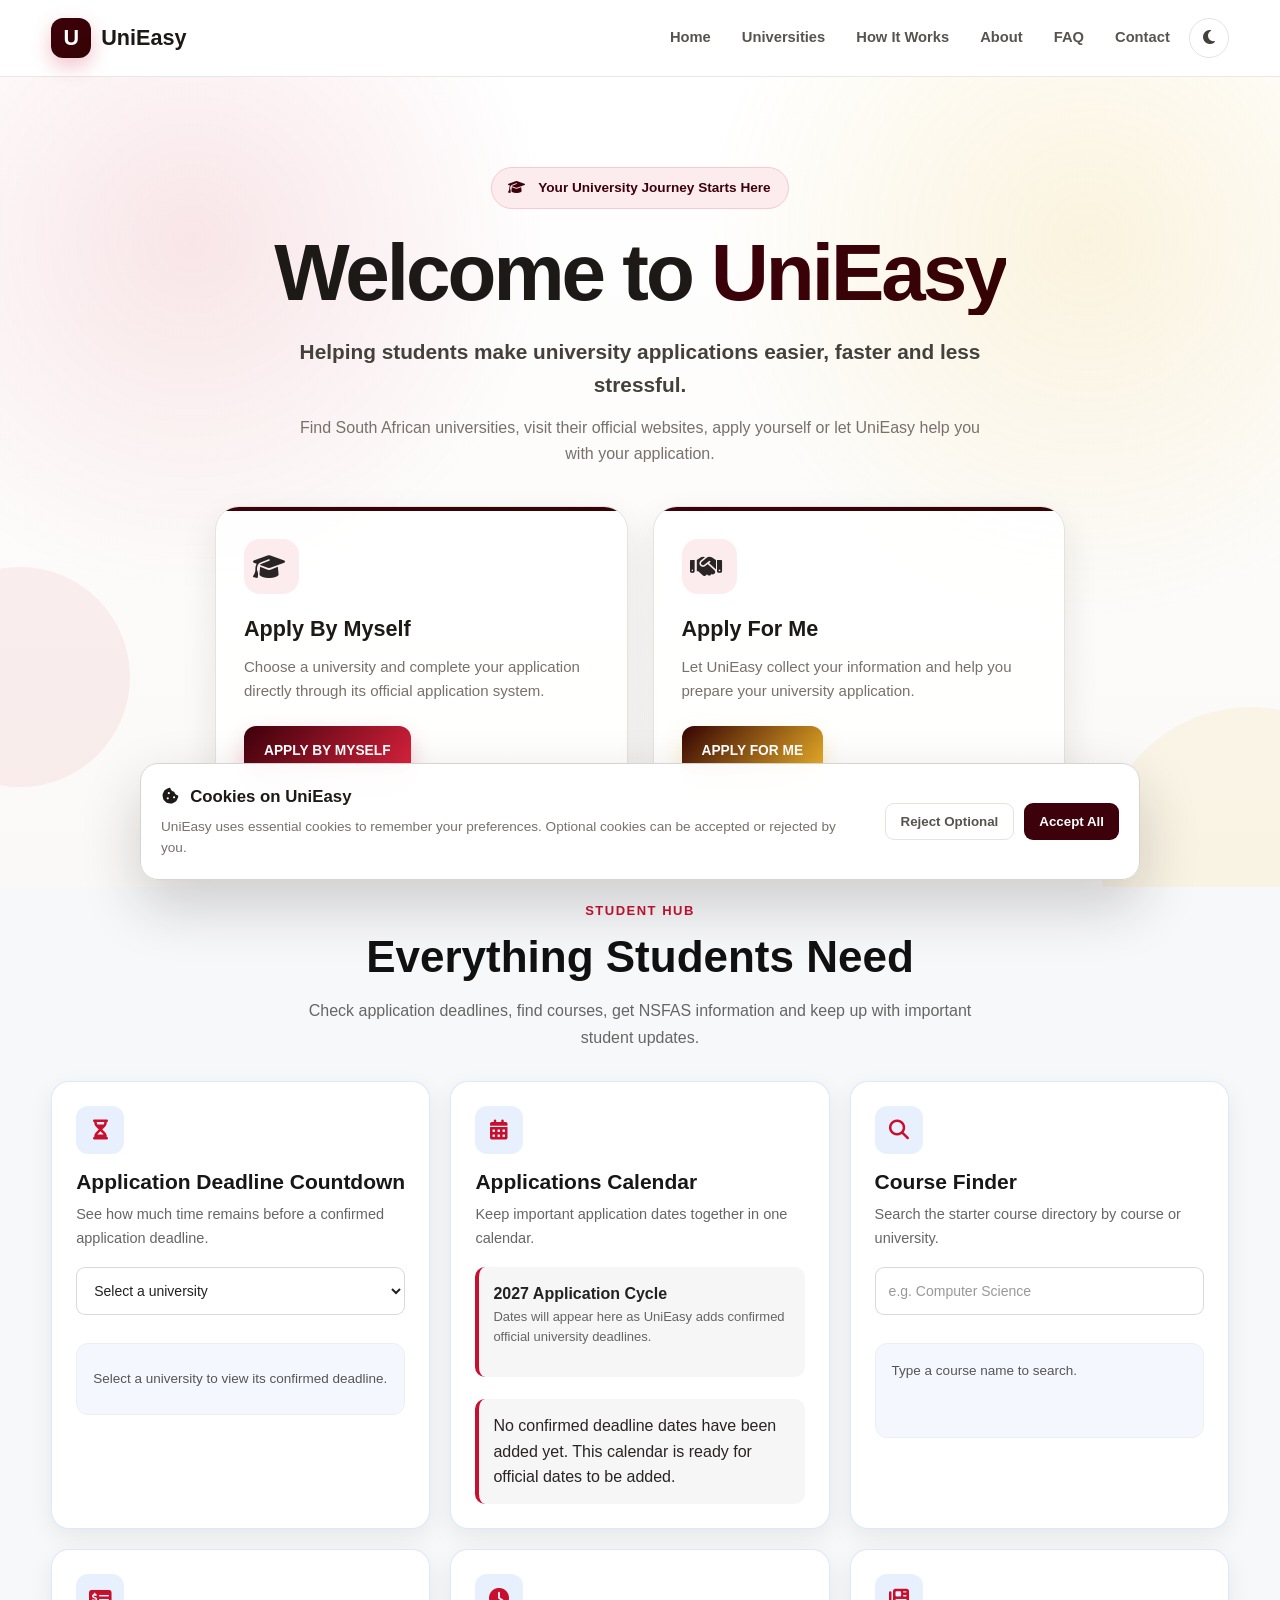
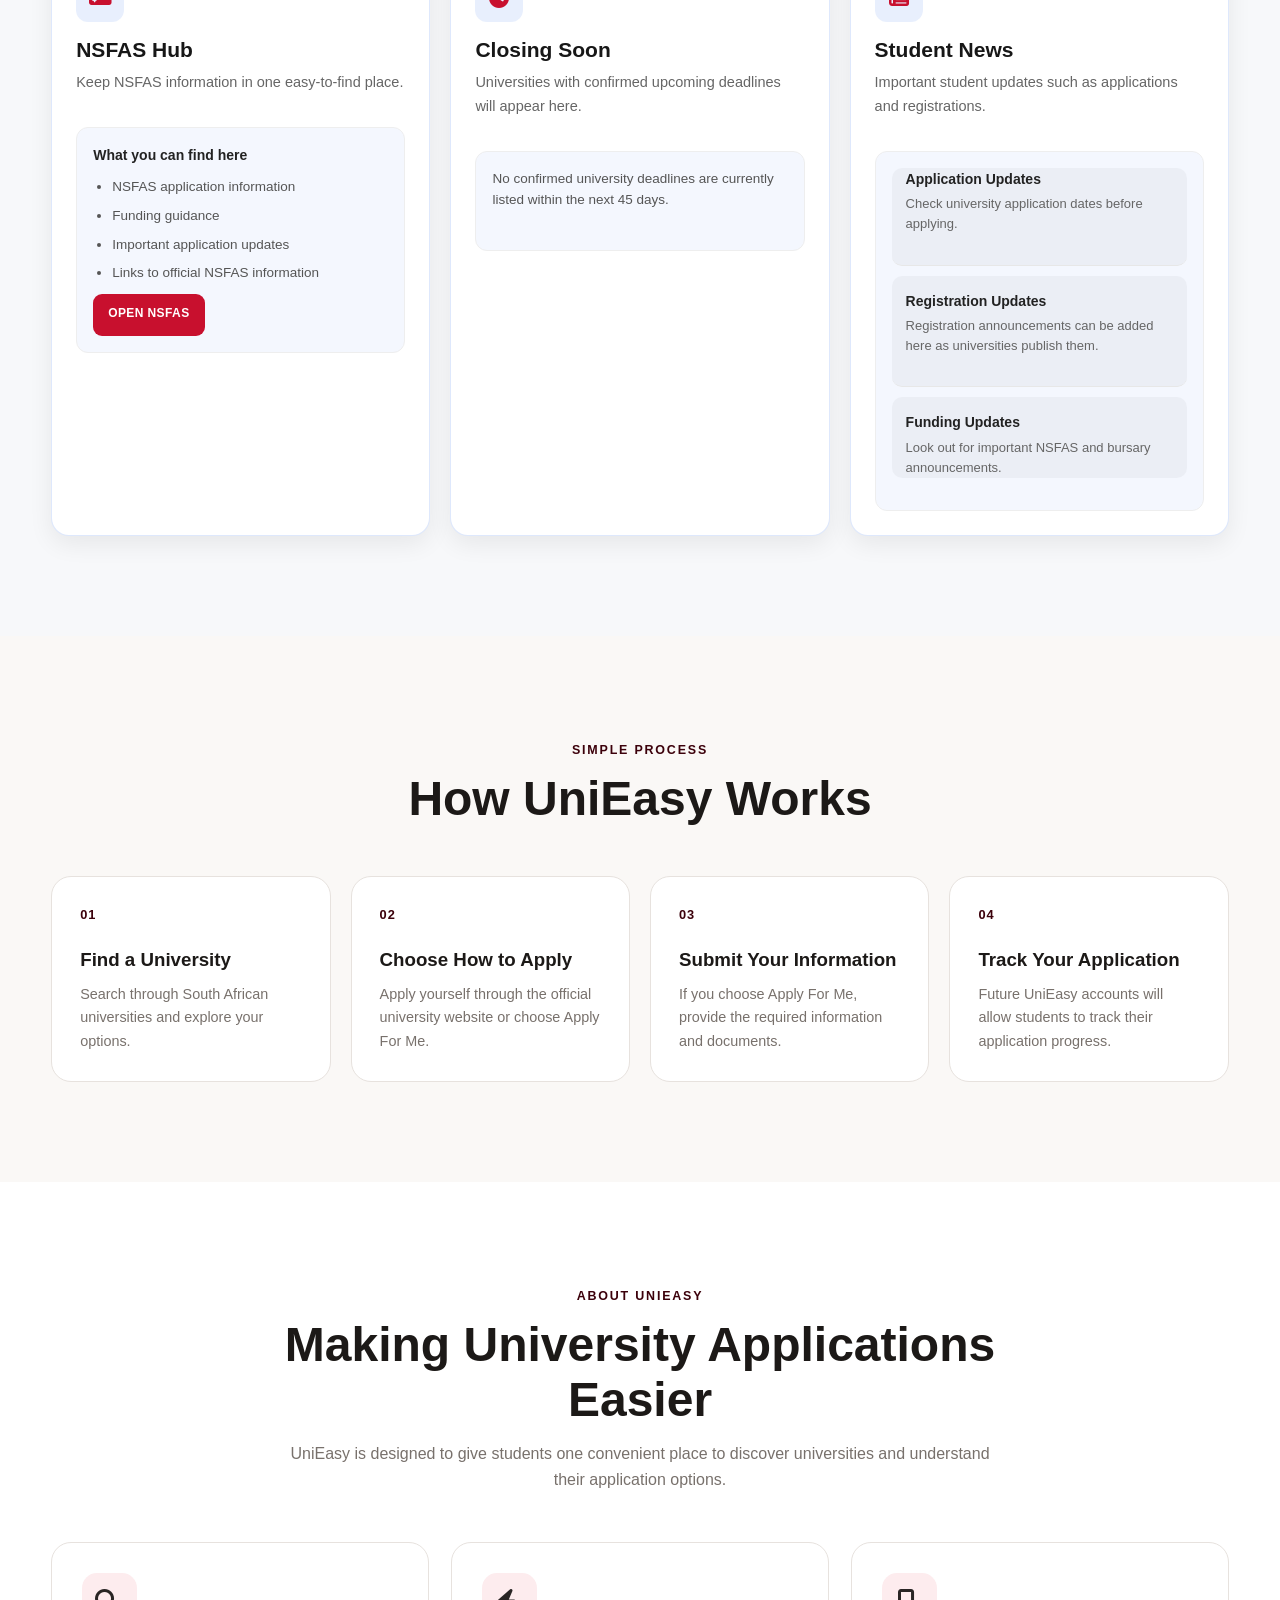
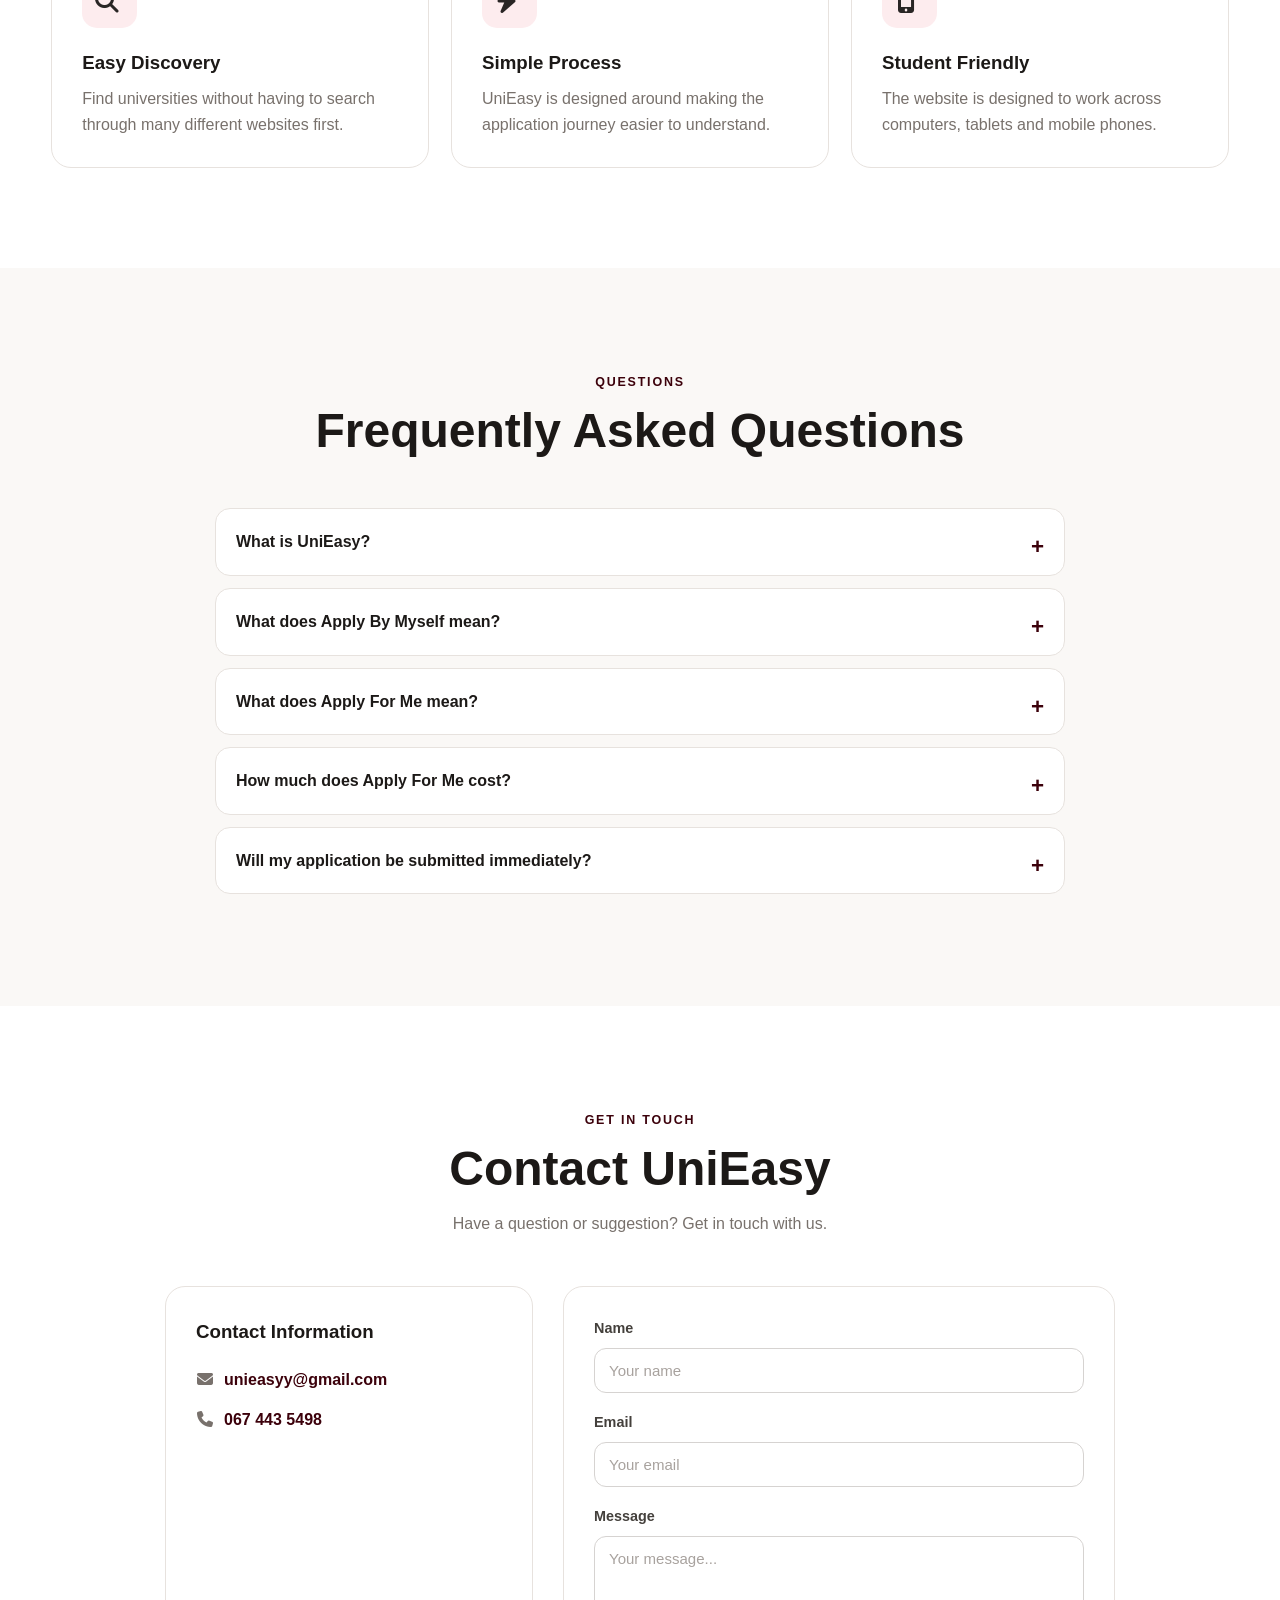
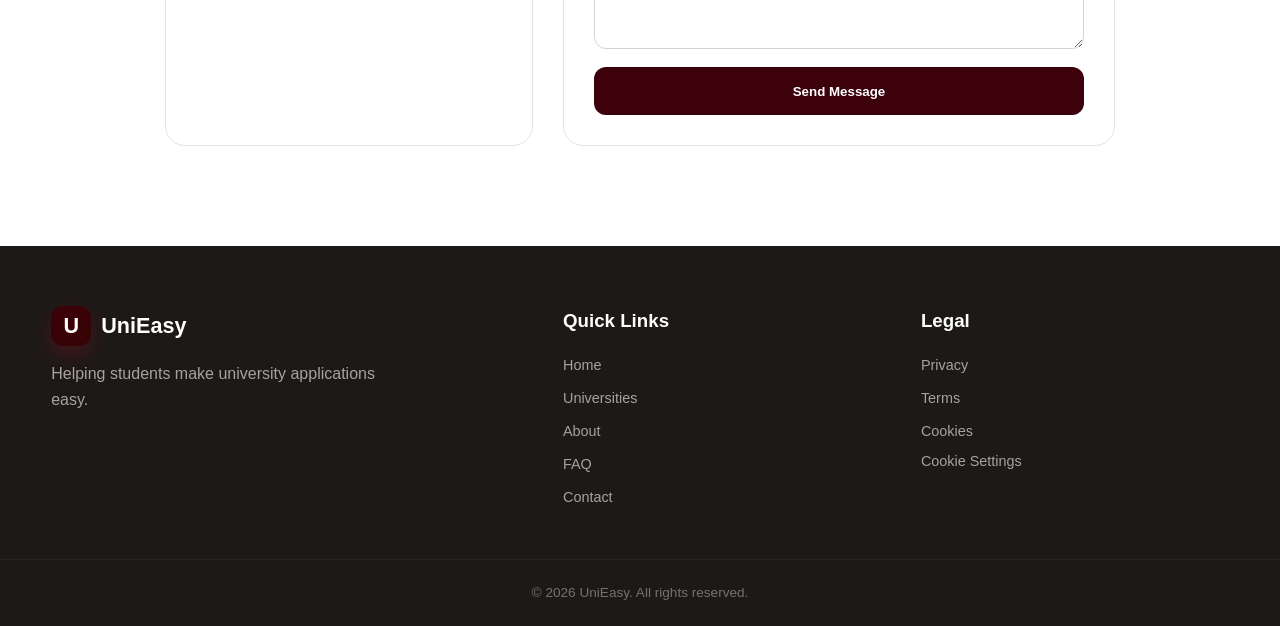
==== commit eaecc84a: "Update print statement from 'Hello' to 'Goodbye'" ====
--- a/index.html
+++ b/index.html
@@ -4730,6 +4730,8 @@
     </script>
 
     <script src="script.js"></script>
+    <script>window.UNIEASY_API="https://unieasy.onrender.com";</script>
+    <script src="unieasy-live.js"></script>
 
 </body>
 </html>
--- a/style.css
+++ b/style.css
@@ -317,6 +317,469 @@
 
 .apply-btn:hover { transform: translateY(-3px); box-shadow: 0 15px 28px rgba(28, 25, 23, 0.18); }
 .apply-btn:active { transform: translateY(0) scale(0.98); }
+
+/* =========================================================
+   UNIEASY - STUDENT HUB
+   ========================================================= */
+
+.student-tools-section {
+    width: 100%;
+    padding: 80px 0;
+    background: #f7f8fa;
+    position: relative;
+}
+
+.student-tools-section .container {
+    width: min(1180px, 92%);
+    margin: 0 auto;
+}
+
+/* SECTION HEADING */
+
+.student-tools-section .section-heading {
+    text-align: center;
+    max-width: 760px;
+    margin: 0 auto 45px;
+}
+
+.student-tools-section .section-label {
+    display: inline-block;
+    font-size: 13px;
+    font-weight: 800;
+    letter-spacing: 1.5px;
+    color: #c8102e;
+    margin-bottom: 10px;
+    text-transform: uppercase;
+}
+
+.student-tools-section .section-heading h2 {
+    margin: 0 0 14px;
+    font-size: clamp(30px, 4vw, 44px);
+    line-height: 1.15;
+    font-weight: 800;
+    color: #111111;
+}
+
+.student-tools-section .section-heading p {
+    margin: 0 auto;
+    max-width: 680px;
+    font-size: 16px;
+    line-height: 1.7;
+    color: #666666;
+}
+
+/* TOOLS GRID */
+
+.apply-myself-tools-section {
+    width: 100%;
+}
+
+.apply-myself-tools {
+    display: grid;
+    grid-template-columns: repeat(3, minmax(0, 1fr));
+    gap: 24px;
+    align-items: stretch;
+}
+
+/* TOOL CARDS */
+
+.student-tool-card {
+    position: relative;
+    display: flex;
+    flex-direction: column;
+    min-width: 0;
+    min-height: 430px;
+    padding: 30px;
+    background: #ffffff;
+    border: 1px solid #e6e6e6;
+    border-radius: 18px;
+    box-shadow: 0 8px 25px rgba(0, 0, 0, 0.06);
+    overflow: hidden;
+
+    transition:
+        transform 0.25s ease,
+        box-shadow 0.25s ease,
+        border-color 0.25s ease;
+}
+
+.student-tool-card::before {
+    content: "";
+    position: absolute;
+    top: 0;
+    left: 0;
+    width: 100%;
+    height: 4px;
+    background: #c8102e;
+    transform: scaleX(0);
+    transform-origin: left;
+    transition: transform 0.3s ease;
+}
+
+.student-tool-card:hover {
+    transform: translateY(-7px);
+    border-color: #d9d9d9;
+    box-shadow: 0 18px 40px rgba(0, 0, 0, 0.10);
+}
+
+.student-tool-card:hover::before {
+    transform: scaleX(1);
+}
+
+/* ICON */
+
+.student-tool-icon {
+    width: 58px;
+    height: 58px;
+    display: flex;
+    align-items: center;
+    justify-content: center;
+    margin-bottom: 20px;
+    border-radius: 15px;
+    background: #fff1f3;
+    color: #c8102e;
+    font-size: 24px;
+
+    transition:
+        background 0.25s ease,
+        color 0.25s ease,
+        transform 0.25s ease;
+}
+
+.student-tool-card:hover .student-tool-icon {
+    background: #c8102e;
+    color: #ffffff;
+    transform: scale(1.05);
+}
+
+/* CARD TEXT */
+
+.student-tool-card h3 {
+    margin: 0 0 10px;
+    font-size: 21px;
+    line-height: 1.3;
+    font-weight: 800;
+    color: #171717;
+}
+
+.student-tool-card > p {
+    margin: 0 0 22px;
+    font-size: 14.5px;
+    line-height: 1.65;
+    color: #666666;
+}
+
+/* SELECT */
+
+.tool-select {
+    width: 100%;
+    min-height: 48px;
+    padding: 0 14px;
+    border: 1px solid #d9d9d9;
+    border-radius: 10px;
+    background-color: #ffffff;
+    color: #222222;
+    font-size: 14px;
+    font-family: inherit;
+    outline: none;
+    cursor: pointer;
+
+    transition:
+        border-color 0.2s ease,
+        box-shadow 0.2s ease;
+}
+
+.tool-select:hover {
+    border-color: #bdbdbd;
+}
+
+.tool-select:focus {
+    border-color: #c8102e;
+    box-shadow: 0 0 0 3px rgba(200, 16, 46, 0.10);
+}
+
+/* SEARCH */
+
+.tool-search {
+    width: 100%;
+    min-height: 48px;
+    padding: 0 15px;
+    border: 1px solid #d9d9d9;
+    border-radius: 10px;
+    background: #ffffff;
+    color: #222222;
+    font-size: 14px;
+    font-family: inherit;
+    outline: none;
+
+    transition:
+        border-color 0.2s ease,
+        box-shadow 0.2s ease;
+}
+
+.tool-search::placeholder {
+    color: #999999;
+}
+
+.tool-search:focus {
+    border-color: #c8102e;
+    box-shadow: 0 0 0 3px rgba(200, 16, 46, 0.10);
+}
+
+/* TOOL PANELS */
+
+.student-tool-panel {
+    width: 100%;
+    margin-top: 16px;
+    padding: 17px;
+    border: 1px solid #eeeeee;
+    border-radius: 12px;
+    background: #fafafa;
+    color: #555555;
+    font-size: 13.5px;
+    line-height: 1.6;
+    overflow-wrap: anywhere;
+}
+
+.student-tool-panel strong {
+    display: block;
+    margin-bottom: 8px;
+    color: #222222;
+    font-size: 14px;
+    font-weight: 800;
+}
+
+/* PANEL LIST */
+
+.student-tool-panel ul {
+    margin: 10px 0 0;
+    padding-left: 19px;
+}
+
+.student-tool-panel li {
+    margin-bottom: 7px;
+    color: #555555;
+}
+
+.student-tool-panel li:last-child {
+    margin-bottom: 0;
+}
+
+/* NSFAS BUTTON */
+
+.tool-button {
+    display: inline-flex;
+    align-items: center;
+    justify-content: center;
+    min-height: 42px;
+    padding: 0 18px;
+    border: 0;
+    border-radius: 9px;
+    background: #c8102e;
+    color: #ffffff;
+    font-size: 12px;
+    font-weight: 800;
+    letter-spacing: 0.4px;
+    cursor: pointer;
+
+    transition:
+        background 0.2s ease,
+        transform 0.2s ease,
+        box-shadow 0.2s ease;
+}
+
+.tool-button:hover {
+    background: #a80d25;
+    transform: translateY(-2px);
+    box-shadow: 0 7px 16px rgba(200, 16, 46, 0.22);
+}
+
+/* CALENDAR */
+
+.calendar-item {
+    padding: 15px;
+    margin-bottom: 15px;
+    border-radius: 11px;
+    background: #f8f8f8;
+    border-left: 4px solid #c8102e;
+}
+
+.calendar-item strong {
+    margin-bottom: 6px;
+    color: #222222;
+}
+
+.calendar-item p {
+    margin: 0;
+    font-size: 13px;
+    line-height: 1.55;
+    color: #666666;
+}
+
+.calendar-grid {
+    display: grid;
+    grid-template-columns: repeat(7, 1fr);
+    gap: 5px;
+    margin-top: 12px;
+}
+
+/* NEWS */
+
+.news-item {
+    padding: 13px 0;
+    border-bottom: 1px solid #e7e7e7;
+}
+
+.news-item:first-child {
+    padding-top: 0;
+}
+
+.news-item:last-child {
+    padding-bottom: 0;
+    border-bottom: none;
+}
+
+.news-item strong {
+    margin-bottom: 4px;
+    color: #222222;
+}
+
+.news-item p {
+    margin: 0;
+    font-size: 13px;
+    line-height: 1.55;
+    color: #666666;
+}
+
+/* COUNTDOWN */
+
+#deadlineCountdownResult {
+    min-height: 72px;
+    display: flex;
+    align-items: center;
+    margin-top: 16px;
+}
+
+#deadlineCountdownResult strong {
+    color: #c8102e;
+}
+
+/* CLOSING SOON */
+
+#closingSoonList {
+    min-height: 100px;
+}
+
+#closingSoonList .deadline-item {
+    padding: 12px 0;
+    border-bottom: 1px solid #e8e8e8;
+}
+
+#closingSoonList .deadline-item:last-child {
+    border-bottom: none;
+}
+
+/* COURSE FINDER */
+
+#courseFinderResults {
+    min-height: 95px;
+}
+
+#courseFinderResults .course-result {
+    padding: 12px 0;
+    border-bottom: 1px solid #e7e7e7;
+}
+
+#courseFinderResults .course-result:last-child {
+    border-bottom: none;
+}
+
+/* STUDENT HUB DARK MODE */
+
+.dark-mode .student-tools-section {
+    background: #111111;
+}
+
+.dark-mode .student-tools-section .section-heading h2 {
+    color: #ffffff;
+}
+
+.dark-mode .student-tools-section .section-heading p {
+    color: #aaaaaa;
+}
+
+.dark-mode .student-tool-card {
+    background: #1b1b1b;
+    border-color: #303030;
+    box-shadow: 0 10px 30px rgba(0, 0, 0, 0.25);
+}
+
+.dark-mode .student-tool-card h3 {
+    color: #ffffff;
+}
+
+.dark-mode .student-tool-card > p {
+    color: #aaaaaa;
+}
+
+.dark-mode .student-tool-icon {
+    background: #35141b;
+    color: #ff526d;
+}
+
+.dark-mode .student-tool-card:hover .student-tool-icon {
+    background: #c8102e;
+    color: #ffffff;
+}
+
+.dark-mode .tool-select,
+.dark-mode .tool-search {
+    background: #222222;
+    border-color: #3a3a3a;
+    color: #ffffff;
+}
+
+.dark-mode .tool-select option {
+    background: #222222;
+    color: #ffffff;
+}
+
+.dark-mode .student-tool-panel {
+    background: #222222;
+    border-color: #353535;
+    color: #aaaaaa;
+}
+
+.dark-mode .student-tool-panel strong {
+    color: #ffffff;
+}
+
+.dark-mode .student-tool-panel li {
+    color: #aaaaaa;
+}
+
+.dark-mode .calendar-item {
+    background: #252525;
+}
+
+.dark-mode .calendar-item strong {
+    color: #ffffff;
+}
+
+.dark-mode .calendar-item p {
+    color: #aaaaaa;
+}
+
+.dark-mode .news-item {
+    border-color: #353535;
+}
+
+.dark-mode .news-item strong {
+    color: #ffffff;
+}
+
+.dark-mode .news-item p {
+    color: #aaaaaa;
+}
 
 /* SECTION HEADING */
 .section-heading { text-align: center; max-width: 720px; margin: 0 auto 50px; }
